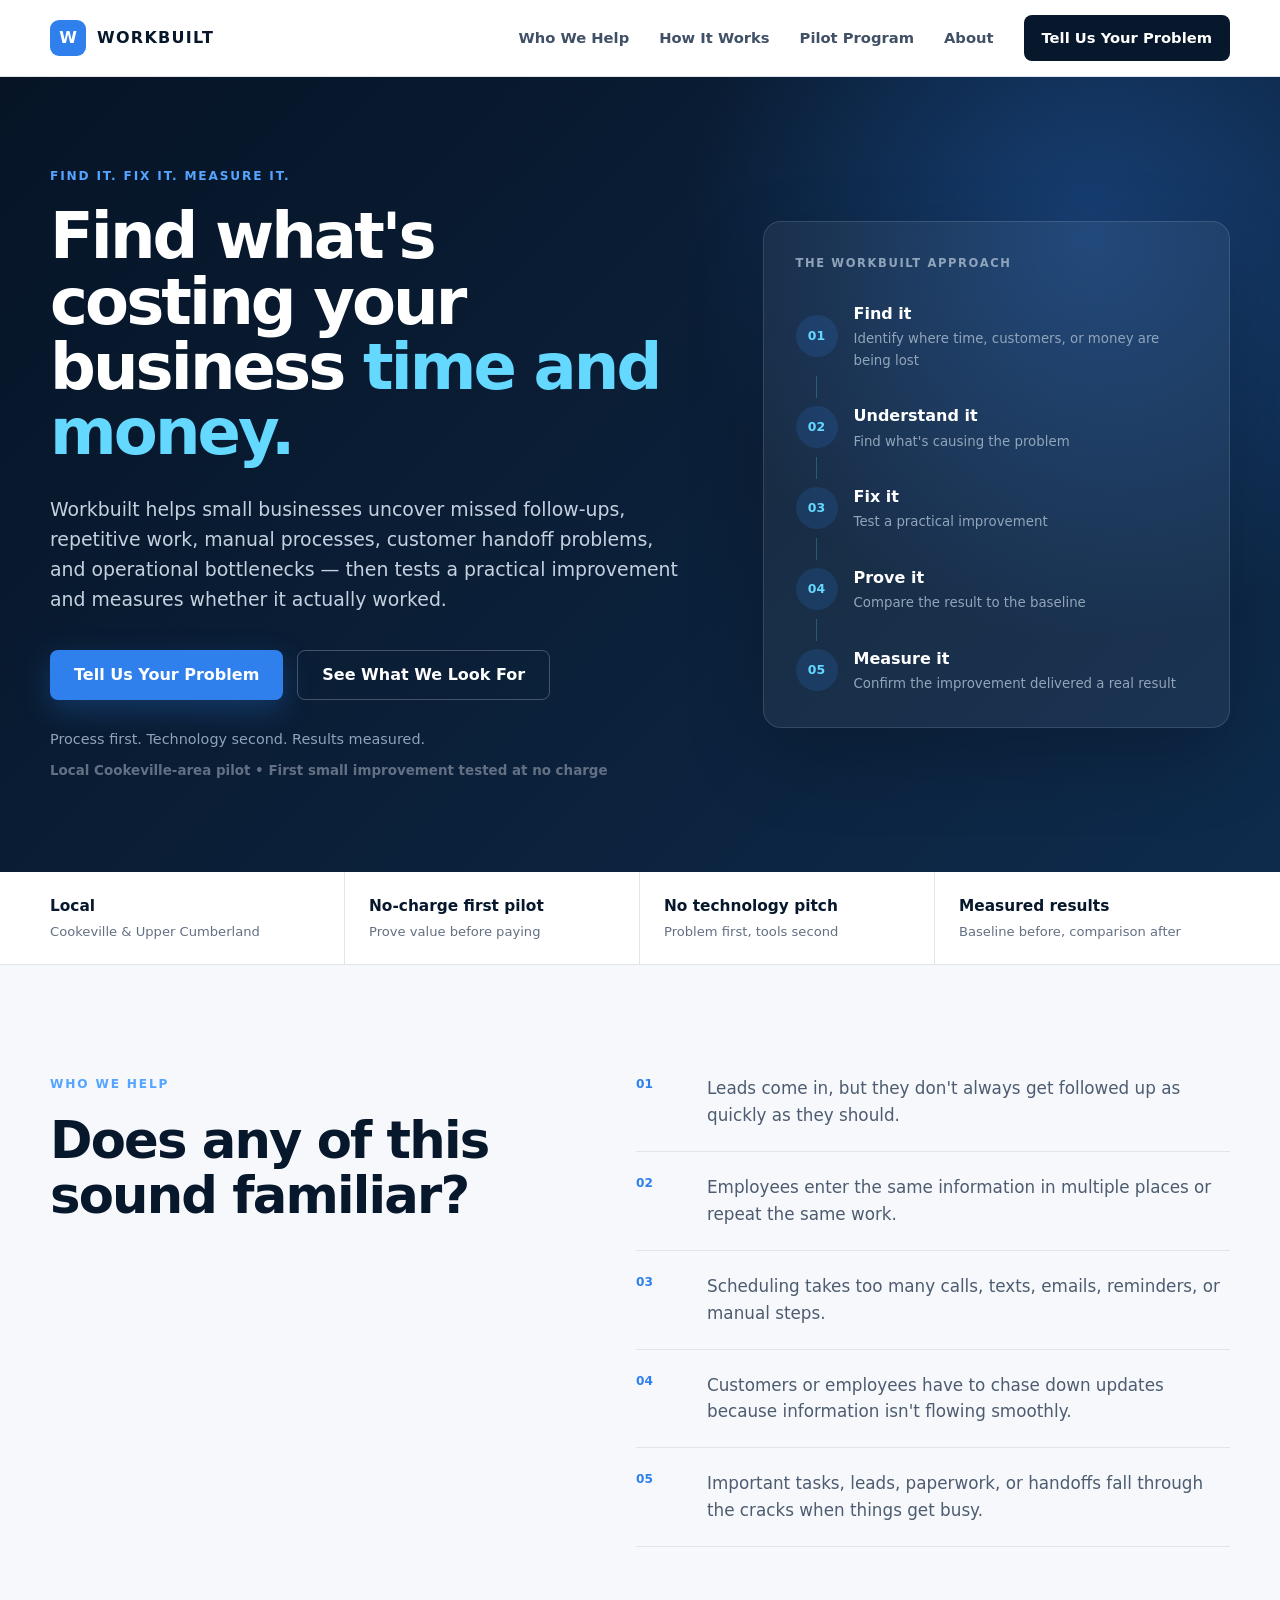
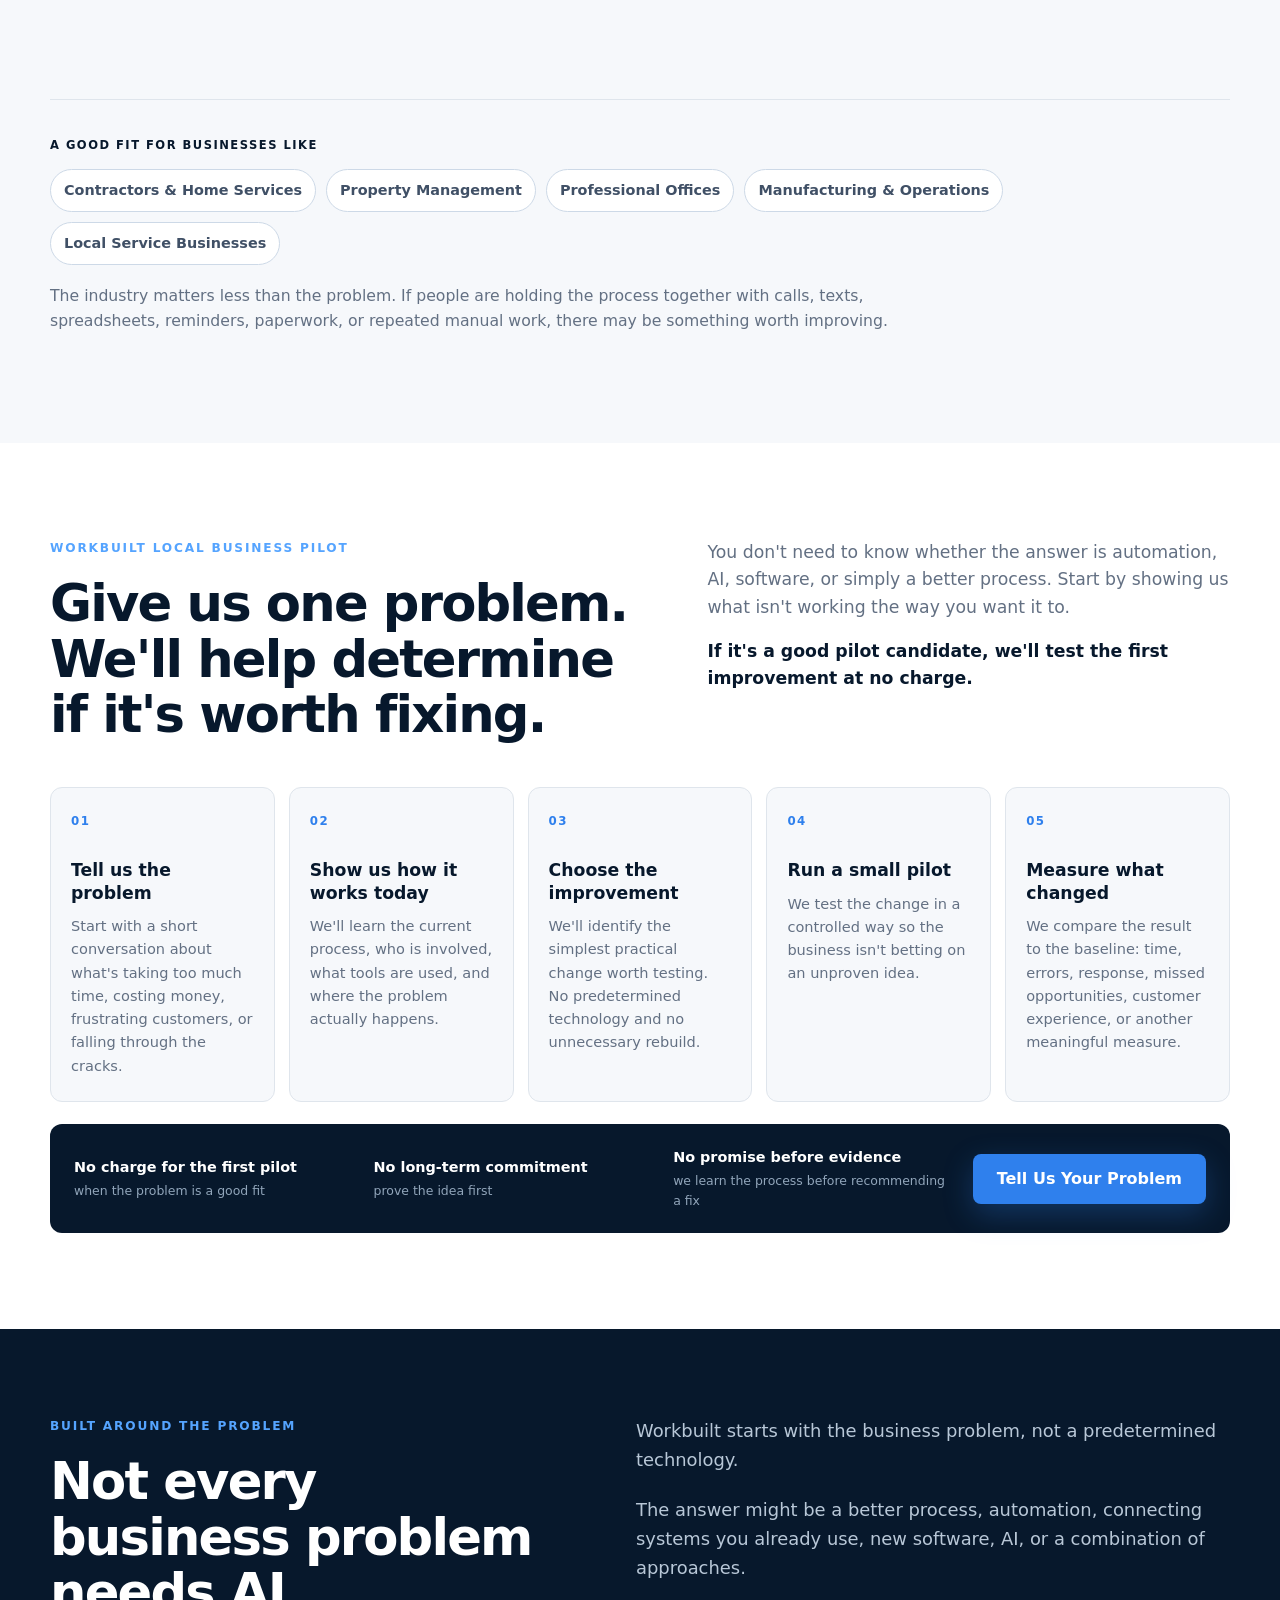
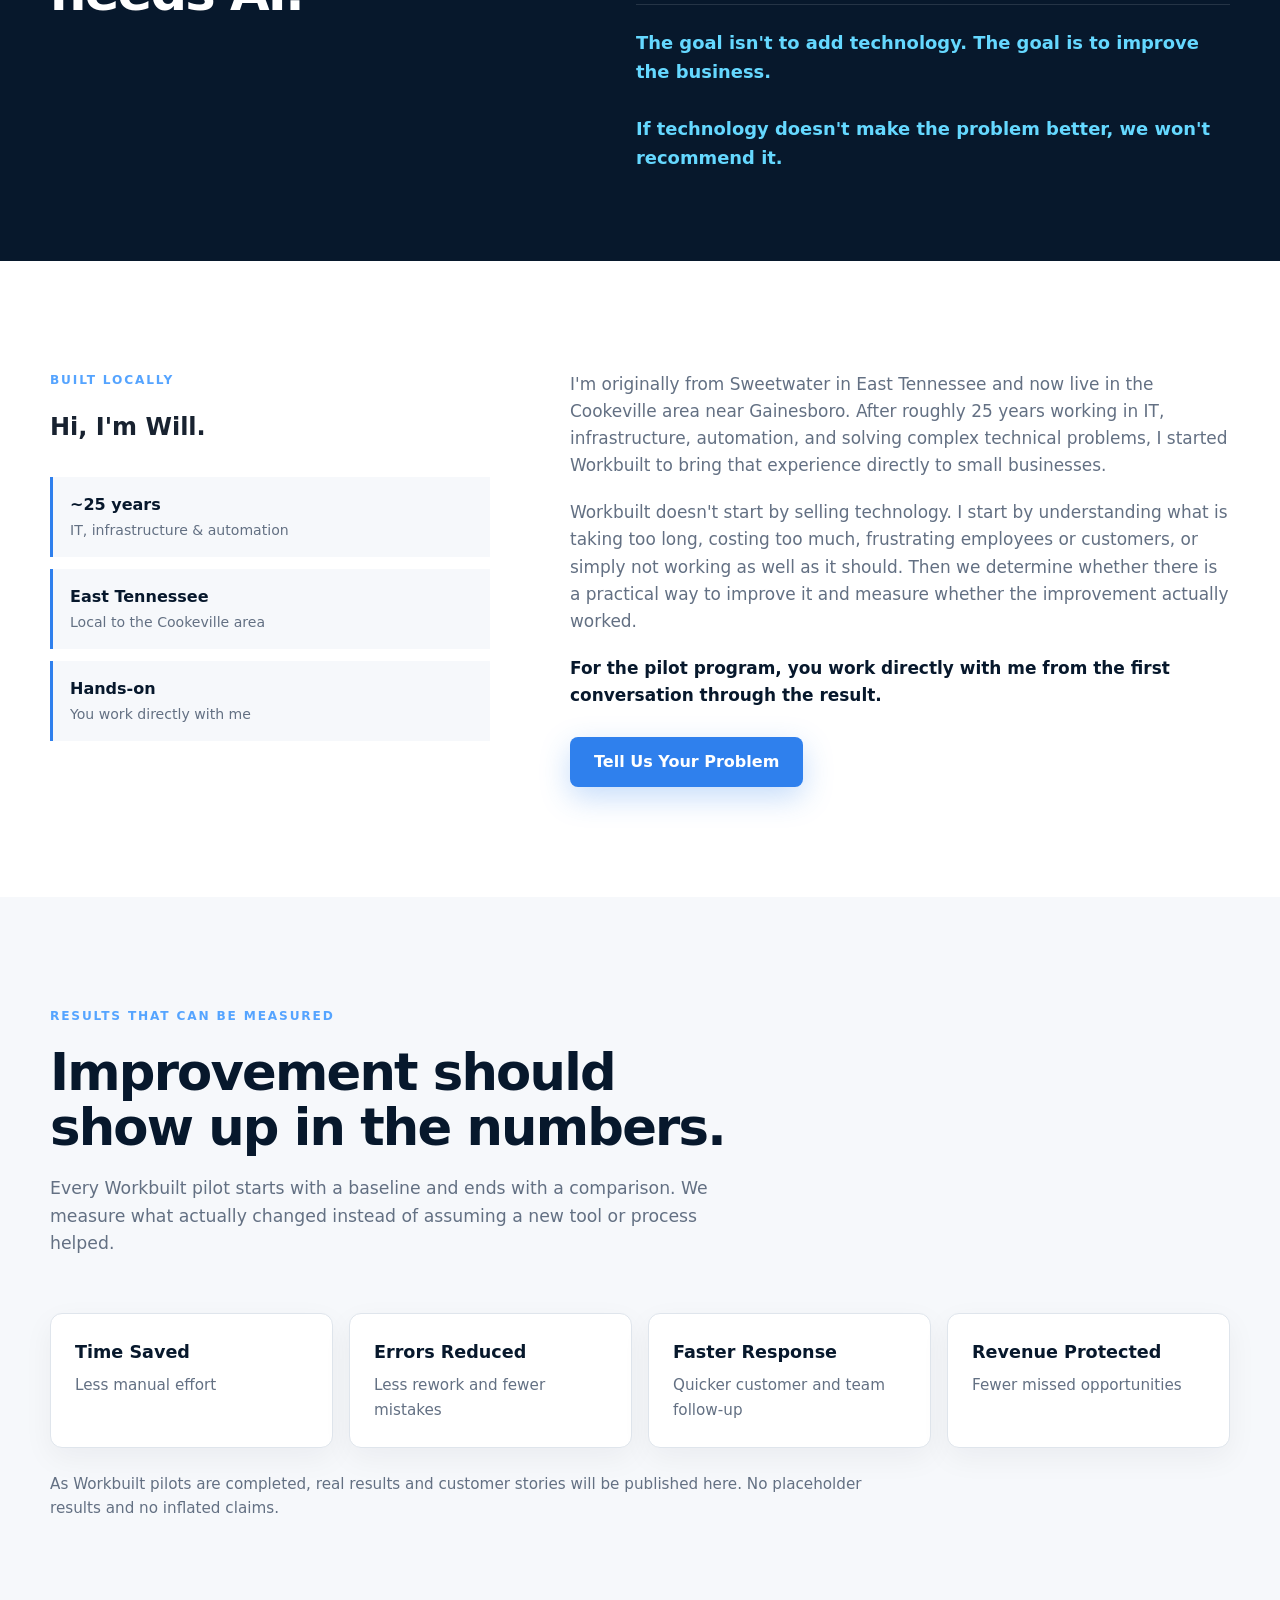
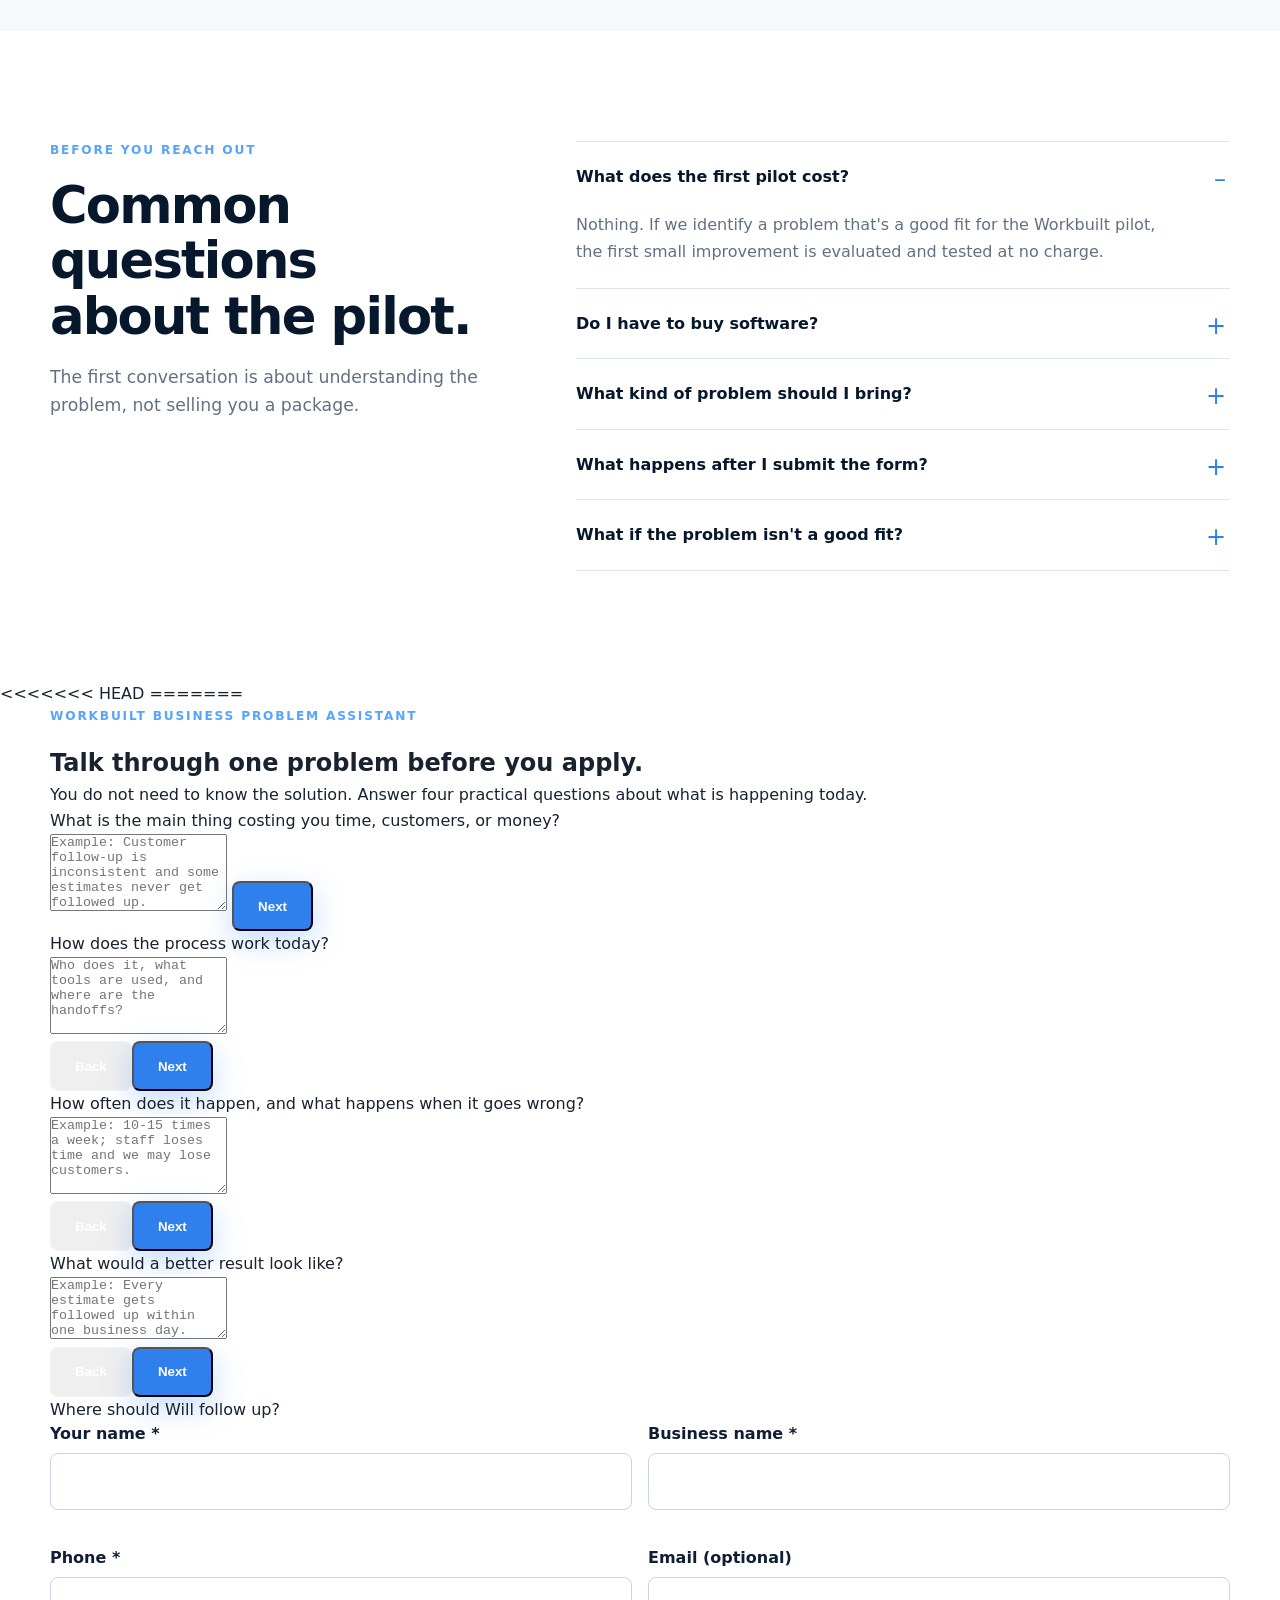
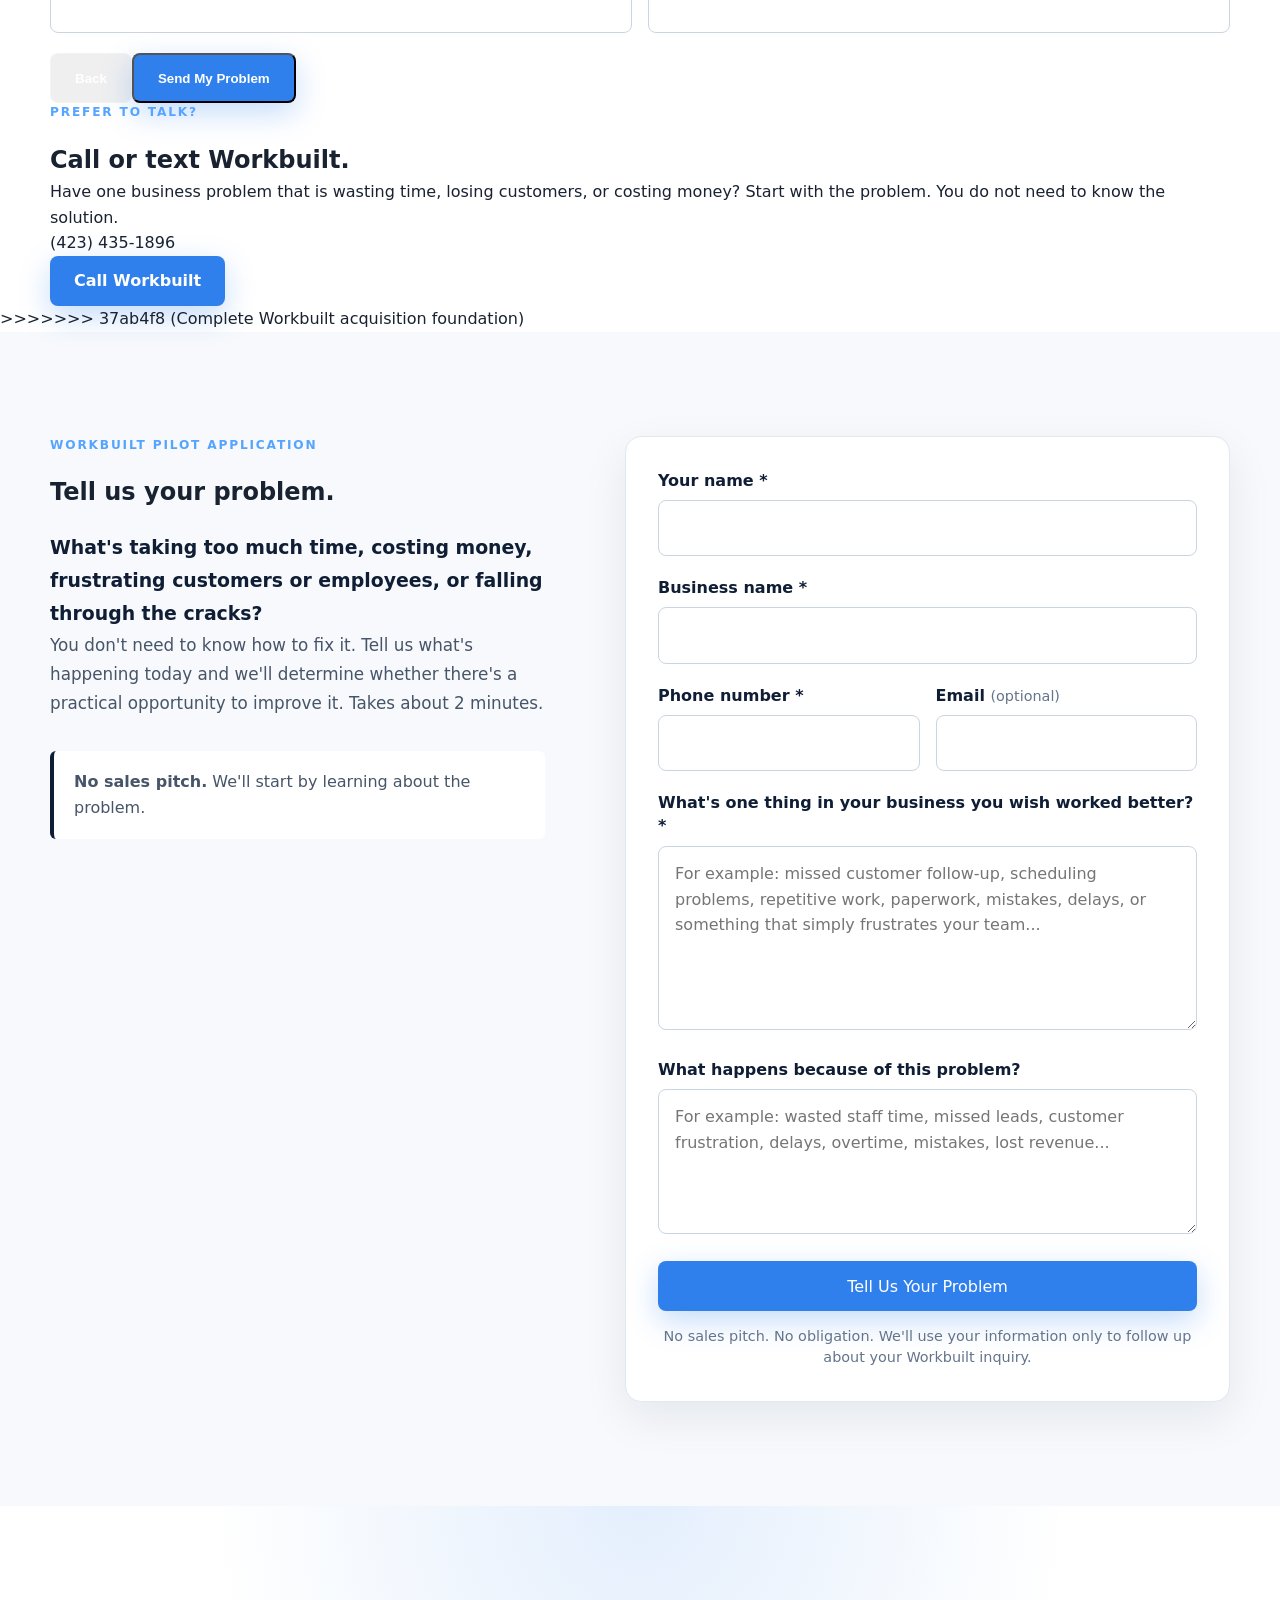
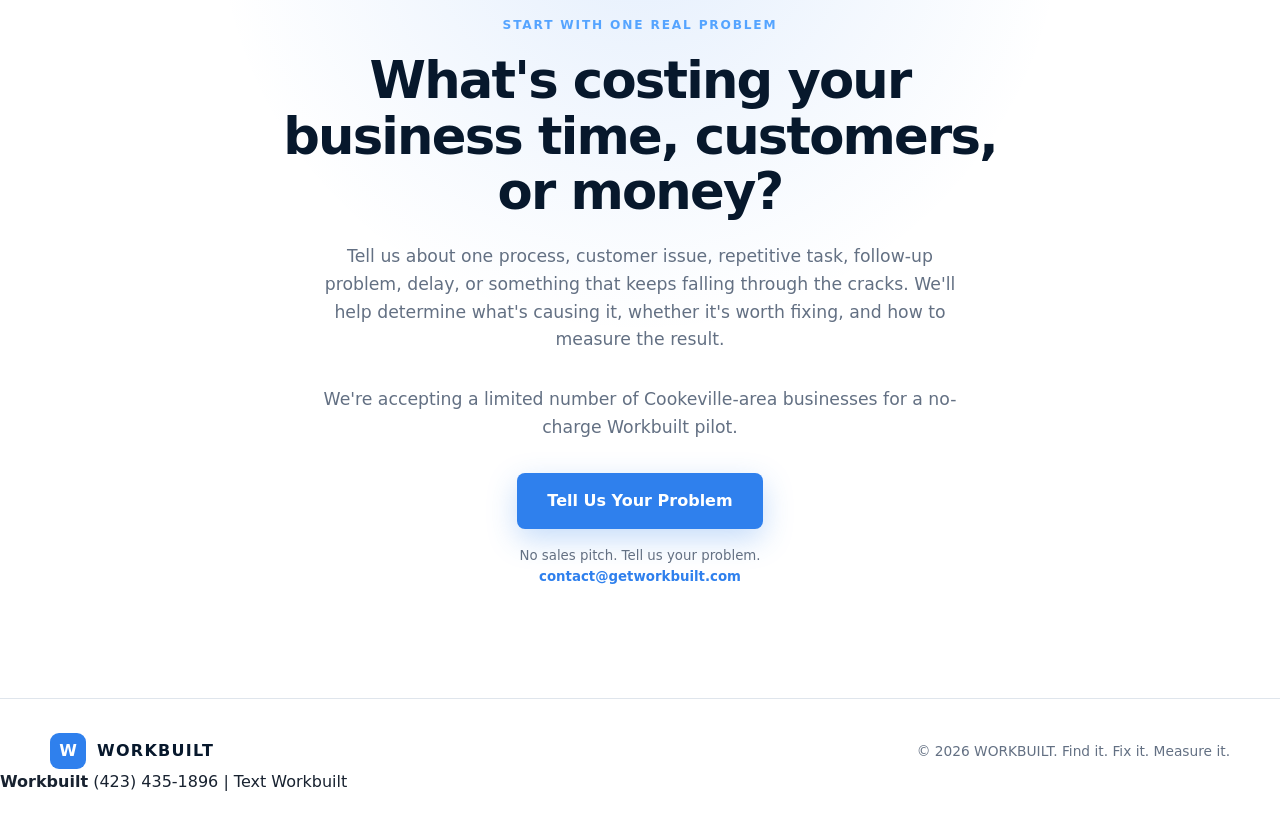
==== index.html @ 3d79f834 "Complete Workbuilt acquisition foundation" ====
<!DOCTYPE html>
<html lang="en">
<head>
    <meta charset="UTF-8">
    <meta
        name="viewport"
        content="width=device-width, initial-scale=1.0"
    >

    <title>
        WORKBUILT | Find What Is Costing Your Business Time and Money
    </title>

    <meta
        name="description"
        content="WORKBUILT helps small businesses find missed follow-ups, repetitive work, manual processes, and operational problems that cost time or money — then test practical improvements and measure the result."
    >

    <meta
        name="robots"
        content="index, follow"
    >

    <meta
        property="og:title"
        content="WORKBUILT"
    >

    <meta
        property="og:description"
        content="Workbuilt helps businesses find operational problems costing time, customers, or money, then test practical improvements and measure whether they worked."
    >

    <meta
        property="og:type"
        content="website"
    >

    <meta
        property="og:url"
        content="https://getworkbuilt.com"
    >

    <meta property="og:site_name" content="WORKBUILT">
    <meta name="twitter:card" content="summary">
    <meta name="twitter:title" content="WORKBUILT | Find It. Fix It. Measure It.">
    <meta name="twitter:description" content="Tell Workbuilt one real business problem. We find the cause, test a practical improvement, and measure the result.">
    <meta name="theme-color" content="#0f1e35">

    <link
        rel="canonical"
        href="https://getworkbuilt.com"
    >

    <link
        rel="stylesheet"
        href="styles.css"
    >

<style>

/* ==========================================================
   WORKBUILT CONVERSION STYLES
   ========================================================== */

/* Pilot readability */

#pilot .pilot-copy {
    color: #475569;
    max-width: 640px;
}

#pilot .pilot-copy p {
    color: #475569;
    font-size: 1.08rem;
    line-height: 1.75;
    margin: 0 0 1.35rem;
}

#pilot .pilot-copy .pilot-lead {
    color: #0f1e35;
    font-weight: 700;
    font-size: 1.22rem;
    line-height: 1.55;
}

#pilot .pilot-copy strong {
    color: #0f1e35;
    font-weight: 800;
}

#pilot .pilot-copy .button {
    margin-top: 0.35rem;
}

/* Tighten philosophy / AI section */

#solutions {
    padding-top: 5.5rem;
    padding-bottom: 5.5rem;
}

#solutions .philosophy-copy p:last-child {
    margin-bottom: 0;
}

/* Keep the pilot offer visually balanced */

#pilot {
    padding-top: 6rem;
    padding-bottom: 6rem;
}

#pilot .audience-grid {
    align-items: start;
}

/* Mobile refinement */

@media (max-width: 768px) {

    #pilot {
        padding-top: 4.5rem;
        padding-bottom: 4.5rem;
    }

    #solutions {
        padding-top: 4.5rem;
        padding-bottom: 4.5rem;
    }

    #pilot .pilot-copy {
        max-width: none;
    }

    #pilot .pilot-copy .pilot-lead {
        font-size: 1.12rem;
    }
}



/* ==========================================================
   WORKBUILT PILOT APPLICATION
   ========================================================== */

.pilot-application-section {
    padding: 6.5rem 0;
    background: #f7f9fc;
}

.pilot-application-grid {
    display: grid;
    grid-template-columns: minmax(0, 0.9fr) minmax(0, 1.1fr);
    gap: 5rem;
    align-items: start;
}

.pilot-application-intro h2 {
    margin-top: 0.75rem;
    margin-bottom: 1.25rem;
}

.pilot-application-intro p {
    color: #475569;
    font-size: 1.05rem;
    line-height: 1.75;
}

.pilot-application-lead {
    color: #0f1e35 !important;
    font-size: 1.18rem !important;
    font-weight: 650;
}

.pilot-application-note {
    margin-top: 2rem;
    padding: 1.15rem 1.25rem;
    background: #ffffff;
    border-left: 4px solid #0f1e35;
    border-radius: 6px;
    color: #475569;
    line-height: 1.6;
}

.pilot-form-card {
    background: #ffffff;
    border: 1px solid #e2e8f0;
    border-radius: 16px;
    padding: 2rem;
    box-shadow: 0 16px 45px rgba(15, 30, 53, 0.08);
}

.form-field {
    margin-bottom: 1.25rem;
}

.form-field label {
    display: block;
    margin-bottom: 0.5rem;
    color: #0f1e35;
    font-weight: 700;
    line-height: 1.45;
}

.optional-label {
    color: #64748b;
    font-weight: 500;
    font-size: 0.9rem;
}

.form-field input,
.form-field textarea {
    width: 100%;
    box-sizing: border-box;
    border: 1px solid #cbd5e1;
    border-radius: 8px;
    background: #ffffff;
    color: #0f1e35;
    font: inherit;
    font-size: 1rem;
    padding: 0.9rem 1rem;
    transition:
        border-color 0.15s ease,
        box-shadow 0.15s ease;
}

.form-field textarea {
    resize: vertical;
    min-height: 145px;
}

.form-field input:focus,
.form-field textarea:focus {
    outline: none;
    border-color: #0f1e35;
    box-shadow: 0 0 0 3px rgba(15, 30, 53, 0.10);
}

.pilot-contact-grid {
    display: grid;
    grid-template-columns: 1fr 1fr;
    gap: 1rem;
}

.pilot-submit-button {
    width: 100%;
    border: 0;
    cursor: pointer;
    font: inherit;
}

.pilot-submit-button:disabled {
    opacity: 0.65;
    cursor: wait;
}

.pilot-form-reassurance {
    margin: 0.9rem 0 0;
    text-align: center;
    color: #64748b;
    font-size: 0.9rem;
}

.pilot-form-status {
    display: none;
    margin-top: 1.25rem;
    padding: 1rem 1.1rem;
    border-radius: 8px;
    line-height: 1.55;
}

.pilot-form-status.success {
    display: block;
    background: #f0fdf4;
    border: 1px solid #bbf7d0;
    color: #166534;
}

.pilot-form-status.error {
    display: block;
    background: #fff7ed;
    border: 1px solid #fed7aa;
    color: #9a3412;
}

.form-honeypot {
    position: absolute !important;
    left: -10000px !important;
    width: 1px !important;
    height: 1px !important;
    overflow: hidden !important;
}

@media (max-width: 850px) {

    .pilot-application-section {
        padding: 4.75rem 0;
    }

    .pilot-application-grid {
        grid-template-columns: 1fr;
        gap: 2.5rem;
    }

    .pilot-form-card {
        padding: 1.5rem;
    }
}

@media (max-width: 600px) {

    .pilot-contact-grid {
        grid-template-columns: 1fr;
        gap: 0;
    }

    .pilot-form-card {
        padding: 1.25rem;
        border-radius: 12px;
    }

    .pilot-application-intro p {
        font-size: 1rem;
    }
}


/* Workbuilt Pilot form final responsive refinements */
.pilot-form-reassurance {
    width: 100%;
    max-width: 100%;
    box-sizing: border-box;
    white-space: normal;
    overflow-wrap: break-word;
    text-align: center;
    line-height: 1.5;
    margin-left: auto;
    margin-right: auto;
}

.pilot-form-card {
    min-width: 0;
}

.pilot-form-card form {
    min-width: 0;
    width: 100%;
}

@media (max-width: 700px) {
    .pilot-form-row {
        grid-template-columns: 1fr;
    }

    .pilot-application-grid {
        grid-template-columns: 1fr;
    }
}

</style>


<script type="application/ld+json">
{
  "@context": "https://schema.org",
  "@type": "ProfessionalService",
  "name": "Workbuilt",
  "url": "https://getworkbuilt.com",
  "email": "contact@getworkbuilt.com",
  "founder": {
    "@type": "Person",
    "name": "Will Goodman"
  },
  "areaServed": [
    {"@type": "City", "name": "Cookeville"},
    {"@type": "AdministrativeArea", "name": "Upper Cumberland, Tennessee"}
  ],
  "description": "Workbuilt helps small businesses identify operational problems, test practical improvements, and measure the result."
}
</script>

<script type="application/ld+json">
{
  "@context": "https://schema.org",
  "@type": "FAQPage",
  "mainEntity": [
    {"@type":"Question","name":"What does the first pilot cost?","acceptedAnswer":{"@type":"Answer","text":"Nothing. If Workbuilt identifies a problem that is a good fit for the pilot, the first small improvement is evaluated and tested at no charge."}},
    {"@type":"Question","name":"Do I have to buy software?","acceptedAnswer":{"@type":"Answer","text":"No. Workbuilt starts with the problem. The right answer may be a process change, something you already use, automation, AI, new software, or a combination."}},
    {"@type":"Question","name":"What kind of problem should I bring?","acceptedAnswer":{"@type":"Answer","text":"A recurring problem that wastes staff time, causes missed follow-up, creates delays or mistakes, frustrates customers, or depends too heavily on someone remembering the next step."}},
    {"@type":"Question","name":"What happens after I submit the form?","acceptedAnswer":{"@type":"Answer","text":"Workbuilt starts with a short conversation to understand the problem. If there is a promising opportunity, the current process is documented and both sides decide whether a small pilot makes sense."}}
  ]
}
</script>

</head>

<body>

<a class="skip-link" href="#main-content">Skip to main content</a>

<header class="site-header">
    <div class="container nav-container">

        <a
            class="brand"
            href="#top"
            aria-label="WORKBUILT home"
        >
            <span class="brand-mark">W</span>
            <span class="brand-name">WORKBUILT</span>
        </a>

        <nav class="nav-links" aria-label="Primary navigation">
            <a href="#who-we-help">Who We Help</a>
            <a href="#how-it-works">How It Works</a>
            <a href="#pilot">Pilot Program</a>
            <a href="#about">About</a>
            <a class="nav-cta" href="#pilot-application">
                Tell Us Your Problem
            </a>
        </nav>

    </div>
</header>


<main id="main-content" tabindex="-1">
<div id="top" aria-hidden="true"></div>

    <section class="hero">

        <div class="container hero-grid">

            <div class="hero-content">

                <div class="eyebrow">
                    FIND IT. FIX IT. MEASURE IT.
                </div>

                <h1>
                    Find what's costing your business
                    <span>time and money.</span>
                </h1>

                <p class="hero-copy">
                    Workbuilt helps small businesses uncover missed follow-ups,
                    repetitive work, manual processes, customer handoff problems,
                    and operational bottlenecks &mdash; then tests a practical
                    improvement and measures whether it actually worked.
                </p>

                <div class="hero-actions">

                    <a
                        class="button button-primary"
                        href="#pilot-application"
                    >Tell Us Your Problem</a>

                    <a
                        class="button button-secondary"
                        href="#who-we-help"
                    >
                        See What We Look For
                    </a>

                </div>

                <div class="hero-note">
                    Process first. Technology second. Results measured.
                    <span class="hero-local-note">Local Cookeville-area pilot &bull; First small improvement tested at no charge</span>
                </div>

            </div>


            <div class="hero-panel">

                <div class="panel-label">
                    THE WORKBUILT APPROACH
                </div>

                <div class="process-flow">

                    <div class="flow-item">
                        <span>01</span>
                        <div>
                            <strong>Find it</strong>
                            <small>Identify where time, customers, or money are being lost</small>
                        </div>
                    </div>

                    <div class="flow-line"></div>

                    <div class="flow-item">
                        <span>02</span>
                        <div>
                            <strong>Understand it</strong>
                            <small>Find what's causing the problem</small>
                        </div>
                    </div>

                    <div class="flow-line"></div>

                    <div class="flow-item">
                        <span>03</span>
                        <div>
                            <strong>Fix it</strong>
                            <small>Test a practical improvement</small>
                        </div>
                    </div>

                    <div class="flow-line"></div>

                    <div class="flow-item">
                        <span>04</span>
                        <div>
                            <strong>Prove it</strong>
                            <small>Compare the result to the baseline</small>
                        </div>
                    </div>

                    <div class="flow-line"></div>

                    <div class="flow-item">
                        <span>05</span>
                        <div>
                            <strong>Measure it</strong>
                            <small>Confirm the improvement delivered a real result</small>
                        </div>
                    </div>

                </div>

            </div>

        </div>

    </section>

    <section class="trust-strip" aria-label="Workbuilt pilot highlights">
        <div class="container trust-strip-grid">
            <div class="trust-item"><strong>Local</strong><span>Cookeville & Upper Cumberland</span></div>
            <div class="trust-item"><strong>No-charge first pilot</strong><span>Prove value before paying</span></div>
            <div class="trust-item"><strong>No technology pitch</strong><span>Problem first, tools second</span></div>
            <div class="trust-item"><strong>Measured results</strong><span>Baseline before, comparison after</span></div>
        </div>
    </section>


    <section
        class="section section-light"
        id="who-we-help"
    >

        <div class="container audience-grid">

            <div class="section-heading audience-heading">

                <div class="eyebrow">WHO WE HELP</div>

                <h2>
                    Does any of this
                    sound familiar?
                </h2>

            </div>


            <div class="signal-list">

                <div class="signal">
                    <span>01</span>
                    <p>
                        Leads come in, but they don't always get
                        followed up as quickly as they should.
                    </p>
                </div>

                <div class="signal">
                    <span>02</span>
                    <p>
                        Employees enter the same information in multiple
                        places or repeat the same work.
                    </p>
                </div>

                <div class="signal">
                    <span>03</span>
                    <p>
                        Scheduling takes too many calls, texts, emails,
                        reminders, or manual steps.
                    </p>
                </div>

                <div class="signal">
                    <span>04</span>
                    <p>
                        Customers or employees have to chase down updates
                        because information isn't flowing smoothly.
                    </p>
                </div>

                <div class="signal">
                    <span>05</span>
                    <p>
                        Important tasks, leads, paperwork, or handoffs fall
                        through the cracks when things get busy.
                    </p>
                </div>

            </div>

            <div class="industry-fit" aria-label="Businesses Workbuilt can help">
                <p class="industry-fit-label">A GOOD FIT FOR BUSINESSES LIKE</p>
                <div class="industry-chips">
                    <span>Contractors & Home Services</span>
                    <span>Property Management</span>
                    <span>Professional Offices</span>
                    <span>Manufacturing & Operations</span>
                    <span>Local Service Businesses</span>
                </div>
                <p class="industry-fit-note">The industry matters less than the problem. If people are holding the process together with calls, texts, spreadsheets, reminders, paperwork, or repeated manual work, there may be something worth improving.</p>
            </div>

        </div>

    </section>


    <section class="section pilot-section" id="pilot">
        <div class="container">
            <div class="pilot-header-grid">
                <div class="section-heading">
                    <div class="eyebrow">WORKBUILT LOCAL BUSINESS PILOT</div>
                    <h2>Give us one problem. We'll help determine if it's worth fixing.</h2>
                </div>
                <div class="pilot-intro-copy">
                    <p>You don't need to know whether the answer is automation, AI, software, or simply a better process. Start by showing us what isn't working the way you want it to.</p>
                    <p><strong>If it's a good pilot candidate, we'll test the first improvement at no charge.</strong></p>
                </div>
            </div>

            <div class="pilot-steps" id="how-it-works">
                <article class="pilot-step"><span>01</span><h3>Tell us the problem</h3><p>Start with a short conversation about what's taking too much time, costing money, frustrating customers, or falling through the cracks.</p></article>
                <article class="pilot-step"><span>02</span><h3>Show us how it works today</h3><p>We'll learn the current process, who is involved, what tools are used, and where the problem actually happens.</p></article>
                <article class="pilot-step"><span>03</span><h3>Choose the improvement</h3><p>We'll identify the simplest practical change worth testing. No predetermined technology and no unnecessary rebuild.</p></article>
                <article class="pilot-step"><span>04</span><h3>Run a small pilot</h3><p>We test the change in a controlled way so the business isn't betting on an unproven idea.</p></article>
                <article class="pilot-step"><span>05</span><h3>Measure what changed</h3><p>We compare the result to the baseline: time, errors, response, missed opportunities, customer experience, or another meaningful measure.</p></article>
            </div>

            <div class="pilot-proof-bar">
                <div><strong>No charge for the first pilot</strong><span>when the problem is a good fit</span></div>
                <div><strong>No long-term commitment</strong><span>prove the idea first</span></div>
                <div><strong>No promise before evidence</strong><span>we learn the process before recommending a fix</span></div>
                <a class="button button-primary" href="#pilot-application">Tell Us Your Problem</a>
            </div>
        </div>
    </section>


    <section
        class="section philosophy-section"
        id="solutions"
    >

        <div class="container philosophy-grid">

            <div>

                <div class="eyebrow">
                    BUILT AROUND THE PROBLEM
                </div>

                <h2>
                    Not every business problem needs AI.
                </h2>

            </div>

            <div class="philosophy-copy">

                <p>
                    Workbuilt starts with the business problem,
                    not a predetermined technology.
                </p>

                <p>
                    The answer might be a better process, automation,
                    connecting systems you already use, new software,
                    AI, or a combination of approaches.
                </p>

                <p class="highlight-copy">
                    The goal isn't to add technology.
                    The goal is to improve the business.<br><br>
                    If technology doesn't make the problem better,
                    we won't recommend it.
                </p>

            </div>

        </div>

    </section>


    <section class="section founder-section" id="about">
    <div class="container founder-grid">
        <div class="founder-heading">
            <div class="eyebrow">BUILT LOCALLY</div>
            <h2>Hi, I'm Will.</h2>
            <div class="founder-facts">
                <div><strong>~25 years</strong><span>IT, infrastructure & automation</span></div>
                <div><strong>East Tennessee</strong><span>Local to the Cookeville area</span></div>
                <div><strong>Hands-on</strong><span>You work directly with me</span></div>
            </div>
        </div>
        <div class="founder-copy">
            <p>I'm originally from Sweetwater in East Tennessee and now live in the Cookeville area near Gainesboro. After roughly 25 years working in IT, infrastructure, automation, and solving complex technical problems, I started Workbuilt to bring that experience directly to small businesses.</p>
            <p>Workbuilt doesn't start by selling technology. I start by understanding what is taking too long, costing too much, frustrating employees or customers, or simply not working as well as it should. Then we determine whether there is a practical way to improve it and measure whether the improvement actually worked.</p>
            <p><strong>For the pilot program, you work directly with me from the first conversation through the result.</strong></p>
            <a class="button button-primary" href="#pilot-application">Tell Us Your Problem</a>
        </div>
    </div>
</section>

<section class="section section-light results-section" id="results">
    <div class="container">
        <div class="section-heading">
            <div class="eyebrow">RESULTS THAT CAN BE MEASURED</div>
            <h2>Improvement should show up in the numbers.</h2>
            <p>Every Workbuilt pilot starts with a baseline and ends with a comparison. We measure what actually changed instead of assuming a new tool or process helped.</p>
        </div>
        <div class="results-grid">
            <div class="result-card"><strong>Time Saved</strong><span>Less manual effort</span></div>
            <div class="result-card"><strong>Errors Reduced</strong><span>Less rework and fewer mistakes</span></div>
            <div class="result-card"><strong>Faster Response</strong><span>Quicker customer and team follow-up</span></div>
            <div class="result-card"><strong>Revenue Protected</strong><span>Fewer missed opportunities</span></div>
        </div>
        <p class="results-note">As Workbuilt pilots are completed, real results and customer stories will be published here. No placeholder results and no inflated claims.</p>
    </div>
</section>

<section class="section faq-section" id="faq">
    <div class="container faq-grid">
        <div class="section-heading faq-heading">
            <div class="eyebrow">BEFORE YOU REACH OUT</div>
            <h2>Common questions about the pilot.</h2>
            <p>The first conversation is about understanding the problem, not selling you a package.</p>
        </div>
        <div class="faq-list">
            <details open><summary>What does the first pilot cost?</summary><p>Nothing. If we identify a problem that's a good fit for the Workbuilt pilot, the first small improvement is evaluated and tested at no charge.</p></details>
            <details><summary>Do I have to buy software?</summary><p>No. Workbuilt starts with the problem. The right answer may be a process change, something you already use, automation, AI, new software, or a combination.</p></details>
            <details><summary>What kind of problem should I bring?</summary><p>Anything that repeatedly wastes staff time, causes missed follow-up, creates delays or mistakes, frustrates customers, or depends too heavily on someone remembering to do the next step.</p></details>
            <details><summary>What happens after I submit the form?</summary><p>We'll have a short conversation to understand the problem. If there's a promising opportunity, we'll document how it works today and decide together whether a small pilot makes sense.</p></details>
            <details><summary>What if the problem isn't a good fit?</summary><p>We'll tell you. The goal is not to force every problem into a Workbuilt project. If we don't see a practical way to help, there's no obligation.</p></details>
        </div>
    </div>
</section>

<<<<<<< HEAD
=======
    

<section id="workbuilt-problem-assistant" class="wb-assistant-section">
  <div class="container">
    <div class="wb-assistant-card">
      <div class="eyebrow">WORKBUILT BUSINESS PROBLEM ASSISTANT</div>
      <h2>Talk through one problem before you apply.</h2>
      <p class="wb-assistant-lead">You do not need to know the solution. Answer four practical questions about what is happening today.</p>
      <form id="wb-assistant-form" action="https://formspree.io/f/mppzkrew" method="POST">
        <input type="hidden" name="_subject" value="New Workbuilt Website Problem Conversation">
        <input type="hidden" name="source" value="WEBSITE CHAT">
        <input type="hidden" name="utm_source" id="wba-utm-source">
        <input type="hidden" name="utm_medium" id="wba-utm-medium">
        <input type="hidden" name="utm_campaign" id="wba-utm-campaign">
        <input type="hidden" name="utm_content" id="wba-utm-content">
        <input type="hidden" name="utm_term" id="wba-utm-term">
        <input type="hidden" name="landing_page" id="wba-landing-page">
        <input type="hidden" name="referrer" id="wba-referrer">

        <div class="wb-assistant-step is-active" data-step="1">
          <div class="wb-assistant-question">What is the main thing costing you time, customers, or money?</div>
          <textarea name="business_problem" rows="5" required placeholder="Example: Customer follow-up is inconsistent and some estimates never get followed up."></textarea>
          <button type="button" class="button button-primary" data-wb-next>Next</button>
        </div>

        <div class="wb-assistant-step" data-step="2">
          <div class="wb-assistant-question">How does the process work today?</div>
          <textarea name="current_process" rows="5" required placeholder="Who does it, what tools are used, and where are the handoffs?"></textarea>
          <div class="wb-assistant-actions"><button type="button" class="button button-secondary" data-wb-back>Back</button><button type="button" class="button button-primary" data-wb-next>Next</button></div>
        </div>

        <div class="wb-assistant-step" data-step="3">
          <div class="wb-assistant-question">How often does it happen, and what happens when it goes wrong?</div>
          <textarea name="frequency_and_impact" rows="5" required placeholder="Example: 10-15 times a week; staff loses time and we may lose customers."></textarea>
          <div class="wb-assistant-actions"><button type="button" class="button button-secondary" data-wb-back>Back</button><button type="button" class="button button-primary" data-wb-next>Next</button></div>
        </div>

        <div class="wb-assistant-step" data-step="4">
          <div class="wb-assistant-question">What would a better result look like?</div>
          <textarea name="desired_outcome" rows="4" required placeholder="Example: Every estimate gets followed up within one business day."></textarea>
          <div class="wb-assistant-actions"><button type="button" class="button button-secondary" data-wb-back>Back</button><button type="button" class="button button-primary" data-wb-next>Next</button></div>
        </div>

        <div class="wb-assistant-step" data-step="5">
          <div class="wb-assistant-question">Where should Will follow up?</div>
          <div class="pilot-contact-grid">
            <div class="form-field"><label for="wba-name">Your name *</label><input id="wba-name" name="name" type="text" autocomplete="name" required></div>
            <div class="form-field"><label for="wba-business">Business name *</label><input id="wba-business" name="business" type="text" autocomplete="organization" required></div>
            <div class="form-field"><label for="wba-phone">Phone *</label><input id="wba-phone" name="phone" type="tel" autocomplete="tel" required></div>
            <div class="form-field"><label for="wba-email">Email (optional)</label><input id="wba-email" name="email" type="email" autocomplete="email"></div>
          </div>
          <div class="form-honeypot" aria-hidden="true"><label>Leave this field empty<input type="text" name="_gotcha" tabindex="-1" autocomplete="off"></label></div>
          <div class="wb-assistant-actions"><button type="button" class="button button-secondary" data-wb-back>Back</button><button id="wb-assistant-submit" type="submit" class="button button-primary">Send My Problem</button></div>
        </div>
        <div id="wb-assistant-status" class="pilot-form-status" role="status" aria-live="polite"></div>
      </form>
    </div>
  </div>
</section>


<section class="wb-phone-section" data-workbuilt-phone="true">
  <div class="container">
    <div class="wb-phone-card">
      <div>
        <div class="eyebrow">PREFER TO TALK?</div>
        <h2>Call or text Workbuilt.</h2>
        <p>Have one business problem that is wasting time, losing customers, or costing money? Start with the problem. You do not need to know the solution.</p>
        <a class="wb-phone-number" href="tel:+14234351896" data-contact-method="PHONE">(423) 435-1896</a>
      </div>
      <div class="wb-phone-actions">
        <a class="button button-primary" href="tel:+14234351896" data-contact-method="PHONE">Call Workbuilt</a>
        <a class="button button-secondary" href="sms:+14234351896" data-contact-method="SMS">Text Workbuilt</a>
      </div>
    </div>
  </div>
</section>

>>>>>>> 37ab4f8 (Complete Workbuilt acquisition foundation)
<section id="pilot-application" class="pilot-application-section">
    <div class="container">
        <div class="pilot-application-grid">

            <div class="pilot-application-intro">
                <div class="eyebrow">
                    WORKBUILT PILOT APPLICATION
                </div>

                <h2>
                    Tell us your problem.
                </h2>

                <p class="pilot-application-lead">
                    What's taking too much time, costing money, frustrating customers
                    or employees, or falling through the cracks?
                </p>

                <p>
                    You don't need to know how to fix it. Tell us what's happening today
                    and we'll determine whether there's a practical opportunity
                    to improve it. Takes about 2 minutes.
                </p>

                <div class="pilot-application-note">
                    <strong>No sales pitch.</strong>
                    We'll start by learning about the problem.
                </div>
            </div>

            <div class="pilot-form-card">

                <form
                    id="workbuilt-pilot-form"
                    action="https://formspree.io/f/mppzkrew"
                    method="POST"
                >

                    <input
                        type="hidden"
                        name="_subject"
                        value="New Workbuilt Pilot Application"
                    >

                    <input
                        type="hidden"
                        name="source"
                        value="getworkbuilt.com Workbuilt Pilot"
                    >
                    <input type="hidden" name="utm_source" id="wb-utm-source">
                    <input type="hidden" name="utm_medium" id="wb-utm-medium">
                    <input type="hidden" name="utm_campaign" id="wb-utm-campaign">
                    <input type="hidden" name="utm_content" id="wb-utm-content">
                    <input type="hidden" name="utm_term" id="wb-utm-term">
                    <input type="hidden" name="landing_page" id="wb-landing-page">
                    <input type="hidden" name="referrer" id="wb-referrer">

                    <div class="form-field">
                        <label for="pilot-name">
                            Your name <span aria-hidden="true">*</span>
                        </label>

                        <input
                            id="pilot-name"
                            name="name"
                            type="text"
                            autocomplete="name"
                            required
                        >
                    </div>

                    <div class="form-field">
                        <label for="pilot-business">
                            Business name <span aria-hidden="true">*</span>
                        </label>

                        <input
                            id="pilot-business"
                            name="business"
                            type="text"
                            autocomplete="organization"
                            required
                        >
                    </div>

                    <div class="pilot-contact-grid">

                        <div class="form-field">
                            <label for="pilot-phone">
                                Phone number <span aria-hidden="true">*</span>
                            </label>

                            <input
                                id="pilot-phone"
                                name="phone"
                                type="tel"
                                autocomplete="tel"
                                required
                            >
                        </div>

                        <div class="form-field">
                            <label for="pilot-email">
                                Email
                                <span class="optional-label">(optional)</span>
                            </label>

                            <input
                                id="pilot-email"
                                name="email"
                                type="email"
                                autocomplete="email"
                            >
                        </div>

                    </div>

                    <div class="form-field">
                        <label for="pilot-problem">
                            What's one thing in your business you wish worked better?
                            <span aria-hidden="true">*</span>
                        </label>

                        <textarea
                            id="pilot-problem"
                            name="business_problem"
                            rows="6"
                            required
                            placeholder="For example: missed customer follow-up, scheduling problems, repetitive work, paperwork, mistakes, delays, or something that simply frustrates your team..."
                        ></textarea>
                    </div>

                    <div class="form-field">
                        <label for="pilot-impact">
                            What happens because of this problem?
                        </label>
                        <textarea
                            id="pilot-impact"
                            name="business_impact"
                            rows="4"
                            placeholder="For example: wasted staff time, missed leads, customer frustration, delays, overtime, mistakes, lost revenue..."
                        ></textarea>
                    </div>

                    <div class="form-honeypot" aria-hidden="true">
                        <label>
                            Leave this field empty
                            <input
                                type="text"
                                name="_gotcha"
                                tabindex="-1"
                                autocomplete="off"
                            >
                        </label>
                    </div>

                    <button
                        id="pilot-submit"
                        class="button button-primary pilot-submit-button"
                        type="submit"
                    >
                        Tell Us Your Problem
                    </button>

                    <p class="pilot-form-reassurance">
                        No sales pitch. No obligation. We'll use your information only to follow up about your Workbuilt inquiry.
                    </p>

                    <div
                        id="pilot-form-status"
                        class="pilot-form-status"
                        role="status"
                        aria-live="polite"
                    ></div>

                    <noscript>
                        <p class="pilot-form-reassurance">JavaScript is off. You can still submit this form normally, or email contact@getworkbuilt.com.</p>
                    </noscript>

                </form>

            </div>
        </div>
    </div>
</section>


<section
        class="section contact-section"
        id="contact"
    >

        <div class="container contact-inner">

            <div class="eyebrow">
                START WITH ONE REAL PROBLEM
            </div>

            <h2>
                What's costing your business time, customers, or money?
            </h2>

            <p>
                Tell us about one process, customer issue, repetitive task,
                follow-up problem, delay, or something that keeps falling
                through the cracks. We'll help determine what's causing it,
                whether it's worth fixing, and how to measure the result.
            </p>

            <p>
                We're accepting a limited number of Cookeville-area
                businesses for a no-charge Workbuilt pilot.
            </p>

            <a
                class="button button-primary button-large"
                href="#pilot-application"
            >Tell Us Your Problem</a>

            <small class="contact-note">
                No sales pitch. Tell us your problem.<br>
                <a href="mailto:contact@getworkbuilt.com">contact@getworkbuilt.com</a>
            </small>

        </div>

    </section>

</main>


<div class="mobile-cta" aria-label="Workbuilt pilot shortcut">
    <span><strong>Have one problem in mind?</strong><small>Tell Workbuilt about it.</small></span>
    <a class="button button-primary" href="#pilot-application">Start Here</a>
</div>

<footer class="site-footer">

    <div class="container footer-inner">

        <div class="footer-brand">
            <span class="brand-mark">W</span>
            <span class="brand-name">WORKBUILT</span>
        </div>

        <div class="footer-copy">
            &copy; 2026 WORKBUILT.
            Find it. Fix it. Measure it.
        </div>

    </div>


  <div class="wb-footer-contact">
    <strong>Workbuilt</strong>
    <span><a href="tel:+14234351896" data-contact-method="PHONE">(423) 435-1896</a> | <a href="sms:+14234351896" data-contact-method="SMS">Text Workbuilt</a></span>
  </div>
</footer>


<script>
document.addEventListener("DOMContentLoaded", function () {

    document.querySelectorAll("[data-contact-method]").forEach(function (link) {
        link.addEventListener("click", function () {
            try {
                const method = link.getAttribute("data-contact-method") || "UNKNOWN";
                sessionStorage.setItem("wb_last_contact_method", method);
                sessionStorage.setItem("wb_last_contact_click_at", new Date().toISOString());
            } catch (error) {
                // Contact link remains usable if browser storage is unavailable.
            }
        });
    });


    const params = new URLSearchParams(window.location.search);
    const attributionKeys = ["utm_source","utm_medium","utm_campaign","utm_content","utm_term"];
    attributionKeys.forEach(function(key) {
        const incoming = params.get(key);
        if (incoming && !sessionStorage.getItem("wb_" + key)) sessionStorage.setItem("wb_" + key, incoming);
    });
    if (!sessionStorage.getItem("wb_landing_page")) sessionStorage.setItem("wb_landing_page", window.location.href);
    if (!sessionStorage.getItem("wb_referrer")) sessionStorage.setItem("wb_referrer", document.referrer || "DIRECT");

    function populateAttribution(prefix) {
        attributionKeys.forEach(function(key) {
            const el = document.getElementById(prefix + key.replaceAll("_","-"));
            if (el) el.value = sessionStorage.getItem("wb_" + key) || "";
        });
        const landing = document.getElementById(prefix + "landing-page");
        const referrer = document.getElementById(prefix + "referrer");
        if (landing) landing.value = sessionStorage.getItem("wb_landing_page") || window.location.href;
        if (referrer) referrer.value = sessionStorage.getItem("wb_referrer") || "DIRECT";
    }
    populateAttribution("wb-");
    populateAttribution("wba-");

    const assistantForm = document.getElementById("wb-assistant-form");
    const assistantStatus = document.getElementById("wb-assistant-status");
    const assistantSubmit = document.getElementById("wb-assistant-submit");
    if (assistantForm && assistantStatus && assistantSubmit) {
        const steps = Array.from(assistantForm.querySelectorAll(".wb-assistant-step"));
        let currentStep = 0;
        function showStep(i) {
            steps.forEach(function(step, n) { step.classList.toggle("is-active", n === i); });
            currentStep = i;
        }
        function valid() {
            for (const field of steps[currentStep].querySelectorAll("[required]")) {
                if (!field.checkValidity()) { field.reportValidity(); return false; }
            }
            return true;
        }
        assistantForm.querySelectorAll("[data-wb-next]").forEach(function(btn) {
            btn.addEventListener("click", function() { if (valid() && currentStep < steps.length - 1) showStep(currentStep + 1); });
        });
        assistantForm.querySelectorAll("[data-wb-back]").forEach(function(btn) {
            btn.addEventListener("click", function() { if (currentStep > 0) showStep(currentStep - 1); });
        });
        assistantForm.addEventListener("submit", async function(event) {
            event.preventDefault();
            if (!valid()) return;
            assistantSubmit.disabled = true;
            assistantSubmit.textContent = "Sending...";
            try {
                const response = await fetch(assistantForm.action, {method: assistantForm.method, body: new FormData(assistantForm), headers: {"Accept":"application/json"}});
                if (!response.ok) throw new Error("Submission failed");
                assistantForm.reset(); showStep(0); populateAttribution("wba-");
                assistantStatus.className = "pilot-form-status success";
                assistantStatus.innerHTML = "<strong>Thanks — Will has your starting point.</strong><br>We'll review the problem and follow up to understand how the process works today.";
                assistantSubmit.textContent = "Problem Sent";
            } catch (error) {
                assistantStatus.className = "pilot-form-status error";
                assistantStatus.innerHTML = "<strong>We couldn't send this right now.</strong><br>Please try again in a moment.";
                assistantSubmit.disabled = false;
                assistantSubmit.textContent = "Send My Problem";
            }
        });
    }

    const form = document.getElementById("workbuilt-pilot-form");
    const status = document.getElementById("pilot-form-status");
    const submitButton = document.getElementById("pilot-submit");

    if (!form || !status || !submitButton) {
        return;
    }

    form.addEventListener("submit", async function (event) {

        event.preventDefault();

        status.className = "pilot-form-status";
        status.textContent = "";

        submitButton.disabled = true;
        submitButton.textContent = "Sending...";

        try {

            const response = await fetch(form.action, {
                method: form.method,
                body: new FormData(form),
                headers: {
                    "Accept": "application/json"
                }
            });

            if (response.ok) {

                form.reset();
                populateAttribution("wb-");

                status.className = "pilot-form-status success";
                status.innerHTML =
                    "<strong>Thanks — we'll take a look.</strong><br>" +
                    "We'll review what you shared and reach out to learn " +
                    "a little more about how the process works today.";

                submitButton.textContent = "Application Sent";
            }
            else {

                throw new Error("Submission failed");
            }

        }
        catch (error) {

            status.className = "pilot-form-status error";
            status.innerHTML =
                "<strong>We couldn't send your application.</strong><br>" +
                "Please try again in a moment, or email us at " +
                "<a href=\"mailto:contact@getworkbuilt.com\">contact@getworkbuilt.com</a>.";

            submitButton.disabled = false;
            submitButton.textContent = "Tell Us Your Problem";
        }
    });
});
</script>

</body>
</html>
---- styles.css ----
:root {
    --navy: #07182c;
    --navy-soft: #102844;
    --blue: #2f80ed;
    --blue-bright: #55a4ff;
    --cyan: #65d8ff;
    --white: #ffffff;
    --off-white: #f6f8fb;
    --text: #182230;
    --muted: #637083;
    --border: #dfe5ec;
    --shadow: 0 20px 50px rgba(7, 24, 44, 0.10);
}

* {
    box-sizing: border-box;
    margin: 0;
    padding: 0;
}

html {
    scroll-behavior: smooth;
}

body {
    font-family:
        Inter,
        ui-sans-serif,
        system-ui,
        -apple-system,
        BlinkMacSystemFont,
        "Segoe UI",
        sans-serif;

    color: var(--text);
    background: var(--white);
    line-height: 1.6;
}

a {
    color: inherit;
    text-decoration: none;
}

.container {
    width: min(1180px, calc(100% - 48px));
    margin: 0 auto;
}


/* HEADER */

.site-header {
    position: sticky;
    top: 0;
    z-index: 100;
    background: rgba(255, 255, 255, 0.96);
    border-bottom: 1px solid var(--border);
    backdrop-filter: blur(12px);
}

.nav-container {
    min-height: 76px;
    display: flex;
    align-items: center;
    justify-content: space-between;
}

.brand,
.footer-brand {
    display: flex;
    align-items: center;
    gap: 11px;
}

.brand-mark {
    width: 36px;
    height: 36px;
    display: inline-flex;
    align-items: center;
    justify-content: center;
    border-radius: 9px;
    background: var(--blue);
    color: var(--white);
    font-weight: 800;
}

.brand-name {
    font-weight: 800;
    letter-spacing: 0.08em;
    color: var(--navy);
}

.nav-links {
    display: flex;
    align-items: center;
    gap: 30px;
    font-size: 0.92rem;
    font-weight: 600;
}

.nav-links a {
    color: #405066;
}

.nav-links a:hover {
    color: var(--blue);
}

.nav-links .nav-cta {
    padding: 11px 18px;
    border-radius: 8px;
    background: var(--navy);
    color: var(--white);
}


/* HERO */

.hero {
    overflow: hidden;
    color: var(--white);
    background:
        radial-gradient(
            circle at 85% 20%,
            rgba(47, 128, 237, 0.32),
            transparent 32%
        ),
        linear-gradient(
            135deg,
            #061426 0%,
            #0b2039 55%,
            #0e2b4d 100%
        );
}

.hero-grid {
    min-height: 690px;
    display: grid;
    grid-template-columns: 1.15fr 0.85fr;
    align-items: center;
    gap: 80px;
    padding-top: 90px;
    padding-bottom: 90px;
}

.eyebrow {
    margin-bottom: 18px;
    color: var(--blue-bright);
    font-size: 0.76rem;
    font-weight: 800;
    letter-spacing: 0.15em;
}

.hero h1 {
    max-width: 760px;
    font-size: clamp(3rem, 5vw, 5rem);
    line-height: 1.02;
    letter-spacing: -0.045em;
}

.hero h1 span {
    color: var(--cyan);
}

.hero-copy {
    max-width: 690px;
    margin-top: 28px;
    color: #c5d1df;
    font-size: 1.18rem;
}

.hero-actions {
    display: flex;
    gap: 14px;
    margin-top: 36px;
}

.button {
    display: inline-flex;
    align-items: center;
    justify-content: center;
    min-height: 50px;
    padding: 0 24px;
    border-radius: 8px;
    font-weight: 750;
    transition:
        transform 0.15s ease,
        box-shadow 0.15s ease;
}

.button:hover {
    transform: translateY(-2px);
}

.button-primary {
    background: var(--blue);
    color: var(--white);
    box-shadow:
        0 10px 30px rgba(47, 128, 237, 0.28);
}

.button-secondary {
    border: 1px solid rgba(255, 255, 255, 0.24);
    color: var(--white);
}

.hero-note {
    margin-top: 28px;
    color: #8fa4ba;
    font-size: 0.9rem;
}


/* HERO PROCESS PANEL */

.hero-panel {
    padding: 32px;
    border:
        1px solid rgba(255, 255, 255, 0.12);
    border-radius: 18px;
    background: rgba(255, 255, 255, 0.055);
    box-shadow: 0 30px 80px rgba(0, 0, 0, 0.20);
}

.panel-label {
    margin-bottom: 28px;
    color: #8fa4ba;
    font-size: 0.72rem;
    font-weight: 800;
    letter-spacing: 0.14em;
}

.flow-item {
    display: flex;
    align-items: center;
    gap: 16px;
}

.flow-item > span {
    width: 42px;
    height: 42px;
    flex: 0 0 42px;
    display: inline-flex;
    align-items: center;
    justify-content: center;
    border-radius: 50%;
    background: rgba(47, 128, 237, 0.16);
    color: var(--cyan);
    font-size: 0.78rem;
    font-weight: 800;
}

.flow-item strong,
.flow-item small {
    display: block;
}

.flow-item strong {
    font-size: 1rem;
}

.flow-item small {
    margin-top: 2px;
    color: #91a5ba;
}

.flow-line {
    width: 1px;
    height: 22px;
    margin: 5px 0 5px 20px;
    background: rgba(101, 216, 255, 0.25);
}


/* GENERAL SECTIONS */

.section {
    padding: 110px 0;
}

.section-light {
    background: var(--off-white);
}

.section-heading {
    max-width: 700px;
    margin-bottom: 55px;
}

.section-heading h2,
.philosophy-section h2,
.contact-section h2 {
    color: var(--navy);
    font-size: clamp(2.2rem, 4vw, 3.5rem);
    line-height: 1.08;
    letter-spacing: -0.035em;
}

.section-heading p {
    margin-top: 20px;
    color: var(--muted);
    font-size: 1.08rem;
}


/* PROCESS CARDS */

.card-grid {
    display: grid;
    grid-template-columns: repeat(3, 1fr);
    gap: 22px;
}

.process-card {
    min-height: 270px;
    padding: 30px;
    border: 1px solid var(--border);
    border-radius: 14px;
    background: var(--white);
    box-shadow: 0 8px 30px rgba(7, 24, 44, 0.04);
}

.card-number {
    margin-bottom: 35px;
    color: var(--blue);
    font-size: 0.75rem;
    font-weight: 800;
    letter-spacing: 0.12em;
}

.process-card h3 {
    color: var(--navy);
    font-size: 1.35rem;
}

.process-card p {
    margin-top: 12px;
    color: var(--muted);
}


/* PHILOSOPHY */

.philosophy-section {
    color: var(--white);
    background: var(--navy);
}

.philosophy-grid {
    display: grid;
    grid-template-columns: 0.9fr 1.1fr;
    gap: 100px;
    align-items: start;
}

.philosophy-section h2 {
    color: var(--white);
}

.philosophy-copy {
    color: #b8c7d7;
    font-size: 1.12rem;
}

.philosophy-copy p + p {
    margin-top: 22px;
}

.philosophy-copy .highlight-copy {
    padding-top: 24px;
    border-top: 1px solid rgba(255, 255, 255, 0.12);
    color: var(--cyan);
    font-weight: 700;
}


/* AUDIENCE */

.audience-grid {
    display: grid;
    grid-template-columns: 0.9fr 1.1fr;
    gap: 100px;
}

.audience-heading {
    margin-bottom: 0;
}

.signal {
    display: grid;
    grid-template-columns: 55px 1fr;
    gap: 16px;
    padding: 22px 0;
    border-bottom: 1px solid var(--border);
}

.signal:first-child {
    padding-top: 0;
}

.signal span {
    color: var(--blue);
    font-size: 0.76rem;
    font-weight: 800;
}

.signal p {
    color: #4d5c70;
    font-size: 1.05rem;
}


/* CONTACT */

.contact-section {
    text-align: center;
    background:
        radial-gradient(
            circle at center top,
            rgba(47, 128, 237, 0.13),
            transparent 42%
        ),
        #ffffff;
}

.contact-inner {
    max-width: 760px;
}

.contact-section p {
    max-width: 640px;
    margin: 24px auto 32px;
    color: var(--muted);
    font-size: 1.08rem;
}

.button-large {
    min-height: 56px;
    padding: 0 30px;
}

.contact-note {
    display: block;
    margin-top: 16px;
    color: var(--muted);
}


/* FOOTER */

.site-footer {
    padding: 34px 0;
    border-top: 1px solid var(--border);
    background: var(--white);
}

.footer-inner {
    display: flex;
    align-items: center;
    justify-content: space-between;
    gap: 30px;
}

.footer-copy {
    color: var(--muted);
    font-size: 0.86rem;
}


/* RESPONSIVE */

@media (max-width: 900px) {

    .nav-links a:not(.nav-cta) {
        display: none;
    }

    .hero-grid,
    .philosophy-grid,
    .audience-grid {
        grid-template-columns: 1fr;
    }

    .hero-grid {
        gap: 55px;
        padding-top: 70px;
        padding-bottom: 70px;
    }

    .card-grid {
        grid-template-columns: repeat(2, 1fr);
    }

    .philosophy-grid,
    .audience-grid {
        gap: 50px;
    }
}


@media (max-width: 620px) {

    .container {
        width: min(100% - 30px, 1180px);
    }

    .nav-container {
        min-height: 68px;
    }

    .nav-cta {
        font-size: 0.8rem;
    }

    .hero-grid {
        min-height: auto;
    }

    .hero h1 {
        font-size: 2.8rem;
    }

    .hero-actions {
        flex-direction: column;
    }

    .button {
        width: 100%;
    }

    .card-grid {
        grid-template-columns: 1fr;
    }

    .section {
        padding: 80px 0;
    }

    .footer-inner {
        flex-direction: column;
        align-items: flex-start;
    }
}
<<<<<<< HEAD
/* ==========================================================
   WORKBUILT 2026 CONVERSION UPDATE
   ========================================================== */
.centered-heading { max-width: 850px; margin: 0 auto; text-align: center; }
.centered-heading p { max-width: 760px; margin: 1rem auto 0; color: var(--muted); font-size: 1.08rem; }
.principle-line { color: var(--navy) !important; }
.founder-section { background: var(--white); }
.founder-grid { display: grid; grid-template-columns: .8fr 1.2fr; gap: 5rem; align-items: start; }
.founder-copy { max-width: 720px; }
.founder-copy p { color: var(--muted); font-size: 1.06rem; margin-bottom: 1.25rem; }
.founder-copy strong { color: var(--navy); }
.founder-copy .button { margin-top: .5rem; }
.results-grid { display: grid; grid-template-columns: repeat(4,1fr); gap: 1rem; margin-top: 2.5rem; }
.result-card { background: var(--white); border: 1px solid var(--border); border-radius: 12px; padding: 1.5rem; box-shadow: 0 10px 30px rgba(7,24,44,.05); }
.result-card strong { display: block; color: var(--navy); font-size: 1.1rem; margin-bottom: .35rem; }
.result-card span { color: var(--muted); font-size: .95rem; }
.results-note { max-width: 820px; margin-top: 1.5rem; color: var(--muted); font-size: .95rem; }
@media (max-width: 900px) {
  .founder-grid { grid-template-columns: 1fr; gap: 2rem; }
  .results-grid { grid-template-columns: repeat(2,1fr); }
}
@media (max-width: 560px) {
  .results-grid { grid-template-columns: 1fr; }
}

/* ==========================================================
   WORKBUILT CONVERSION UPDATE — CHUNK 2
   Trust, pilot clarity, local fit, FAQ, accessibility
   ========================================================== */

:focus-visible {
    outline: 3px solid var(--cyan);
    outline-offset: 3px;
}

.trust-strip {
    background: #ffffff;
    border-bottom: 1px solid var(--border);
}

.trust-strip-grid {
    display: grid;
    grid-template-columns: repeat(4, 1fr);
}

.trust-item {
    padding: 22px 24px;
    border-right: 1px solid var(--border);
}

.trust-item:first-child { padding-left: 0; }
.trust-item:last-child { border-right: 0; }
.trust-item strong,
.trust-item span { display: block; }
.trust-item strong { color: var(--navy); font-size: .96rem; }
.trust-item span { margin-top: 3px; color: var(--muted); font-size: .82rem; }

.industry-fit {
    grid-column: 1 / -1;
    margin-top: 52px;
    padding-top: 36px;
    border-top: 1px solid var(--border);
}

.industry-fit-label {
    margin-bottom: 14px;
    color: var(--navy);
    font-size: .72rem;
    font-weight: 800;
    letter-spacing: .13em;
}

.industry-chips { display: flex; flex-wrap: wrap; gap: 10px; }
.industry-chips span {
    padding: 9px 13px;
    border: 1px solid #cdd9e7;
    border-radius: 999px;
    background: #ffffff;
    color: #405066;
    font-size: .9rem;
    font-weight: 650;
}
.industry-fit-note {
    max-width: 900px;
    margin-top: 18px;
    color: var(--muted);
    font-size: .98rem;
}

.pilot-section { background: #ffffff; }
.pilot-header-grid {
    display: grid;
    grid-template-columns: 1.05fr .95fr;
    gap: 80px;
    align-items: start;
    margin-bottom: 45px;
}
.pilot-header-grid .section-heading { margin-bottom: 0; }
.pilot-intro-copy { color: var(--muted); font-size: 1.08rem; }
.pilot-intro-copy p + p { margin-top: 16px; }
.pilot-intro-copy strong { color: var(--navy); }

.pilot-steps {
    display: grid;
    grid-template-columns: repeat(5, 1fr);
    gap: 14px;
}
.pilot-step {
    position: relative;
    min-height: 245px;
    padding: 24px 20px;
    border: 1px solid var(--border);
    border-radius: 12px;
    background: var(--off-white);
}
.pilot-step span {
    display: block;
    margin-bottom: 28px;
    color: var(--blue);
    font-size: .74rem;
    font-weight: 800;
    letter-spacing: .12em;
}
.pilot-step h3 { color: var(--navy); font-size: 1.08rem; line-height: 1.3; }
.pilot-step p { margin-top: 10px; color: var(--muted); font-size: .91rem; line-height: 1.6; }

.pilot-proof-bar {
    display: grid;
    grid-template-columns: repeat(3, 1fr) auto;
    gap: 24px;
    align-items: center;
    margin-top: 22px;
    padding: 22px 24px;
    border-radius: 12px;
    background: var(--navy);
    color: #fff;
}
.pilot-proof-bar strong,
.pilot-proof-bar span { display: block; }
.pilot-proof-bar strong { font-size: .9rem; }
.pilot-proof-bar span { margin-top: 2px; color: #91a5ba; font-size: .78rem; }
.pilot-proof-bar .button { white-space: nowrap; }

.founder-facts {
    display: grid;
    gap: 12px;
    margin-top: 30px;
}
.founder-facts div {
    padding: 15px 17px;
    border-left: 3px solid var(--blue);
    background: var(--off-white);
}
.founder-facts strong,
.founder-facts span { display: block; }
.founder-facts strong { color: var(--navy); }
.founder-facts span { margin-top: 2px; color: var(--muted); font-size: .88rem; }

.faq-section { background: #ffffff; }
.faq-grid {
    display: grid;
    grid-template-columns: .8fr 1.2fr;
    gap: 90px;
    align-items: start;
}
.faq-heading { position: sticky; top: 115px; margin-bottom: 0; }
.faq-list details { border-bottom: 1px solid var(--border); }
.faq-list details:first-child { border-top: 1px solid var(--border); }
.faq-list summary {
    cursor: pointer;
    list-style: none;
    padding: 22px 44px 22px 0;
    color: var(--navy);
    font-weight: 750;
    position: relative;
}
.faq-list summary::-webkit-details-marker { display: none; }
.faq-list summary::after {
    content: "+";
    position: absolute;
    right: 4px;
    top: 18px;
    color: var(--blue);
    font-size: 1.5rem;
    font-weight: 400;
}
.faq-list details[open] summary::after { content: "–"; }
.faq-list details p {
    max-width: 700px;
    padding: 0 44px 22px 0;
    color: var(--muted);
    line-height: 1.7;
}

.contact-note a { color: var(--blue); font-weight: 700; }

@media (max-width: 1050px) {
    .pilot-steps { grid-template-columns: repeat(3, 1fr); }
    .pilot-proof-bar { grid-template-columns: repeat(3, 1fr); }
    .pilot-proof-bar .button { grid-column: 1 / -1; }
}

@media (max-width: 900px) {
    .trust-strip-grid { grid-template-columns: repeat(2, 1fr); }
    .trust-item:nth-child(2) { border-right: 0; }
    .trust-item:nth-child(-n+2) { border-bottom: 1px solid var(--border); }
    .trust-item:first-child { padding-left: 24px; }
    .pilot-header-grid,
    .faq-grid { grid-template-columns: 1fr; gap: 38px; }
    .faq-heading { position: static; }
}

@media (max-width: 700px) {
    .trust-strip-grid { grid-template-columns: 1fr; }
    .trust-item,
    .trust-item:nth-child(2) {
        padding: 16px 0;
        border-right: 0;
        border-bottom: 1px solid var(--border);
    }
    .trust-item:last-child { border-bottom: 0; }
    .pilot-steps { grid-template-columns: 1fr; }
    .pilot-step { min-height: auto; }
    .pilot-proof-bar { grid-template-columns: 1fr; padding: 20px; }
    .pilot-proof-bar .button { grid-column: auto; }
    .industry-fit { margin-top: 35px; }
}


/* ==========================================================
   WORKBUILT CHUNK 3 — FINAL CONVERSION / MOBILE POLISH
   ========================================================== */
.skip-link {
    position: fixed; left: 16px; top: -80px; z-index: 9999;
    padding: 10px 14px; border-radius: 8px; background: #fff; color: var(--navy);
    box-shadow: 0 8px 24px rgba(0,0,0,.15); font-weight: 800;
}
.skip-link:focus { top: 16px; }
.hero-local-note {
    display: block; margin-top: 9px; color: var(--muted); font-size: .84rem;
    font-weight: 650; letter-spacing: 0;
}
.mobile-cta { display: none; }
.pilot-form-reassurance { max-width: 520px; line-height: 1.5; }
.button, .nav-links a, summary { -webkit-tap-highlight-color: transparent; }
.button:focus-visible, a:focus-visible, input:focus-visible, textarea:focus-visible, summary:focus-visible {
    outline: 3px solid rgba(36, 112, 184, .35); outline-offset: 3px;
}
@media (max-width: 700px) {
    body { padding-bottom: 82px; }
    .hero-actions .button { width: 100%; text-align: center; }
    .hero-local-note { margin-top: 10px; }
    .pilot-form-card { padding: 24px 18px; }
    .pilot-contact-grid { grid-template-columns: 1fr; }
    .pilot-submit-button { width: 100%; }
    .mobile-cta {
        display: flex; position: fixed; left: 0; right: 0; bottom: 0; z-index: 1000;
        align-items: center; justify-content: space-between; gap: 14px;
        padding: 11px 16px; background: rgba(15,30,53,.98); color: #fff;
        box-shadow: 0 -8px 24px rgba(15,30,53,.16);
    }
    .mobile-cta span, .mobile-cta strong, .mobile-cta small { display: block; }
    .mobile-cta strong { font-size: .86rem; }
    .mobile-cta small { margin-top: 2px; color: #aebed0; font-size: .72rem; }
    .mobile-cta .button { flex: 0 0 auto; padding: 10px 15px; font-size: .82rem; }
}


/* ==========================================================
   FINAL QA / DEPLOYMENT POLISH
   ========================================================== */

:target {
    scroll-margin-top: 96px;
}

button, input, textarea, summary, a {
    -webkit-tap-highlight-color: transparent;
}

summary {
    cursor: pointer;
}

.pilot-form-status a {
    color: inherit;
    text-decoration: underline;
    font-weight: 700;
}

@media (prefers-reduced-motion: reduce) {
    html { scroll-behavior: auto; }
    *, *::before, *::after {
        animation-duration: 0.01ms !important;
        animation-iteration-count: 1 !important;
        transition-duration: 0.01ms !important;
    }
}

@media (max-width: 768px) {
    body { padding-bottom: 78px; }
    .hero-grid { min-height: auto; }
=======

/* WORKBUILT ACQUISITION RELEASE 1B */
.wb-assistant-section { padding: 90px 0; }
.wb-assistant-card { max-width: 900px; margin: 0 auto; padding: 42px; border: 1px solid var(--border); border-radius: 18px; background: var(--surface); }
.wb-assistant-lead { max-width: 720px; margin-bottom: 30px; color: var(--muted); }
.wb-assistant-step { display: none; }
.wb-assistant-step.is-active { display: block; }
.wb-assistant-question { margin-bottom: 14px; font-size: 1.15rem; font-weight: 700; }
.wb-assistant-step textarea, .wb-assistant-step input { width: 100%; }
.wb-assistant-step textarea { min-height: 130px; margin-bottom: 18px; }
.wb-assistant-actions { display: flex; gap: 12px; margin-top: 18px; }
@media (max-width: 620px) {
  .wb-assistant-card { padding: 26px 20px; }
  .wb-assistant-actions { flex-direction: column; }
}


/* WORKBUILT ACQUISITION RELEASE 1D */
.wb-phone-section { padding: 36px 0 80px; }
.wb-phone-card { display:flex; align-items:center; justify-content:space-between; gap:36px; padding:34px 38px; border:1px solid var(--border); border-radius:18px; background:var(--surface); }
.wb-phone-card h2 { margin-bottom:10px; }
.wb-phone-card p { max-width:680px; margin-bottom:12px; color:var(--muted); }
.wb-phone-number { display:inline-block; font-size:1.25rem; font-weight:700; text-decoration:none; }
.wb-phone-actions { display:flex; flex-wrap:wrap; gap:12px; flex-shrink:0; }
.wb-footer-contact { display:flex; flex-wrap:wrap; justify-content:center; gap:10px; padding:18px 20px; text-align:center; }
.wb-footer-contact a { text-decoration:none; }
@media (max-width:760px) {
  .wb-phone-card { flex-direction:column; align-items:flex-start; padding:28px 22px; }
  .wb-phone-actions { width:100%; }
  .wb-phone-actions .button { flex:1 1 180px; text-align:center; }
>>>>>>> 37ab4f8 (Complete Workbuilt acquisition foundation)
}
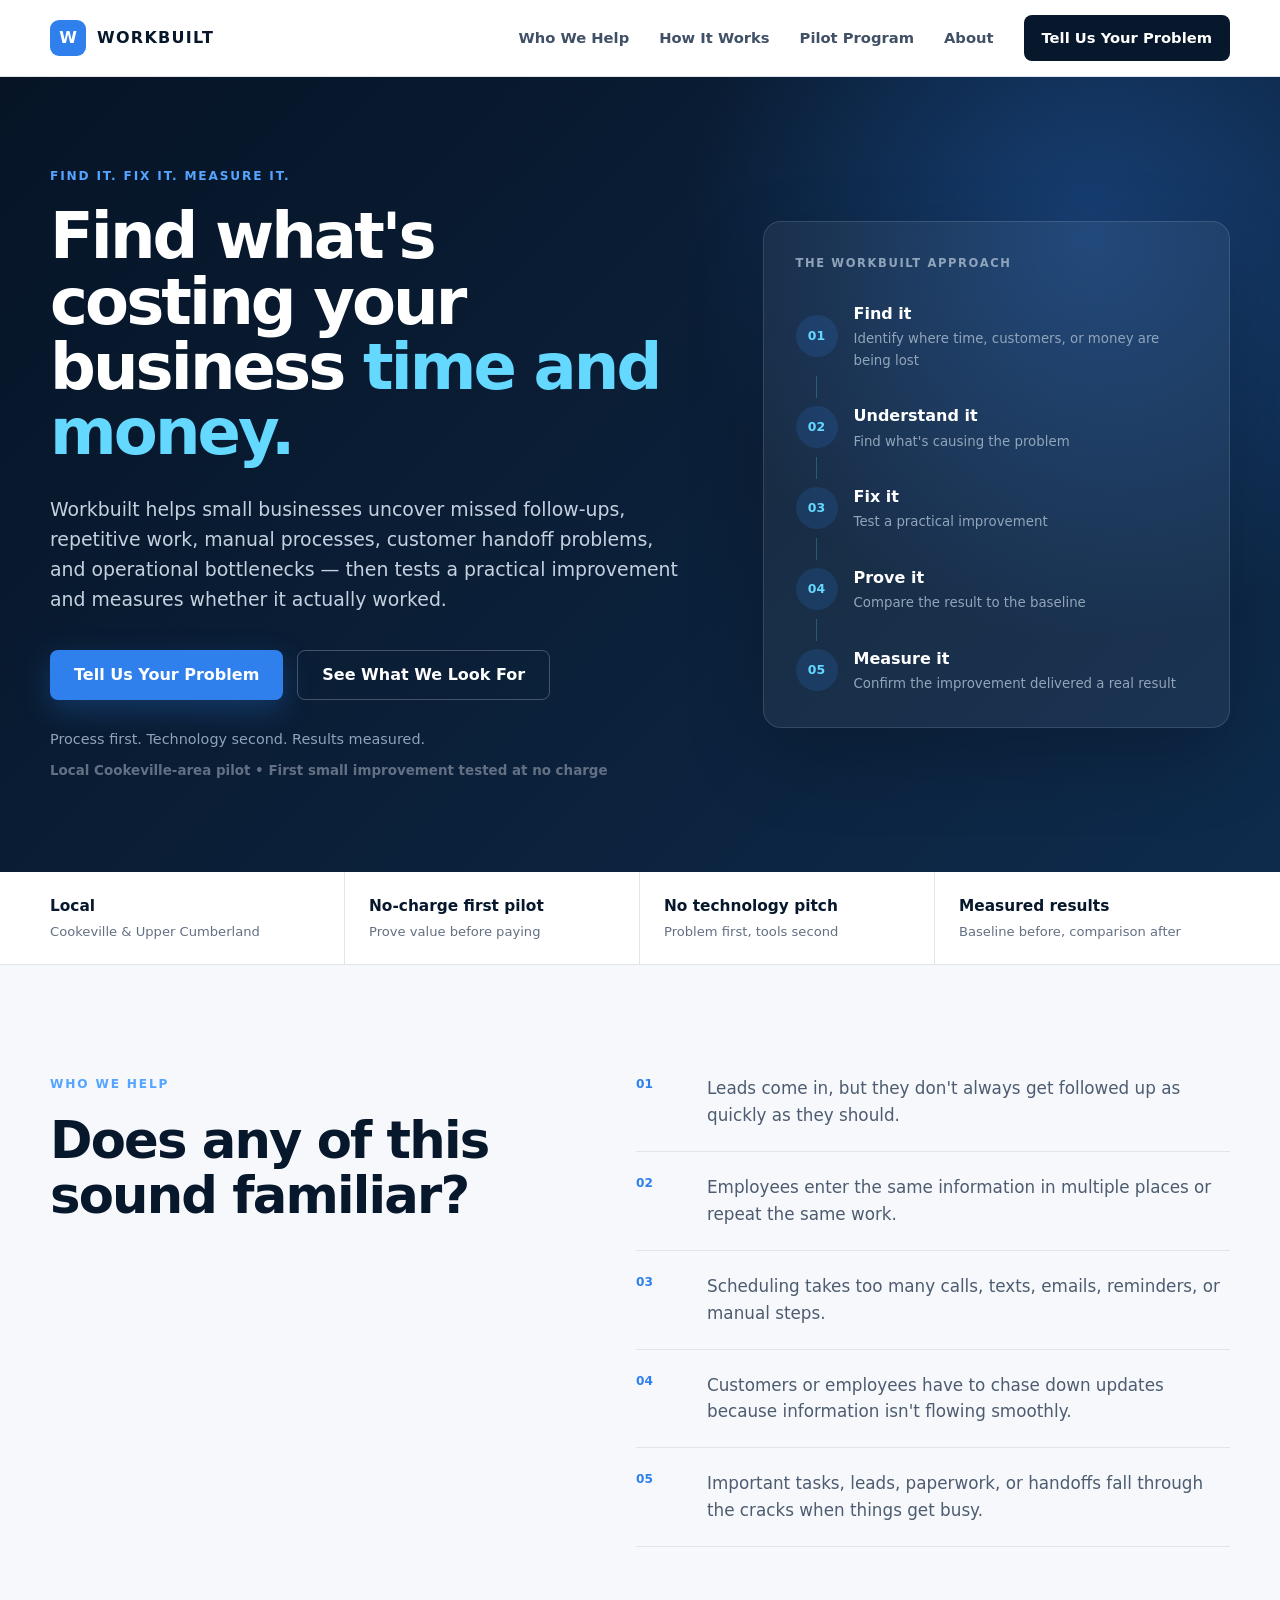
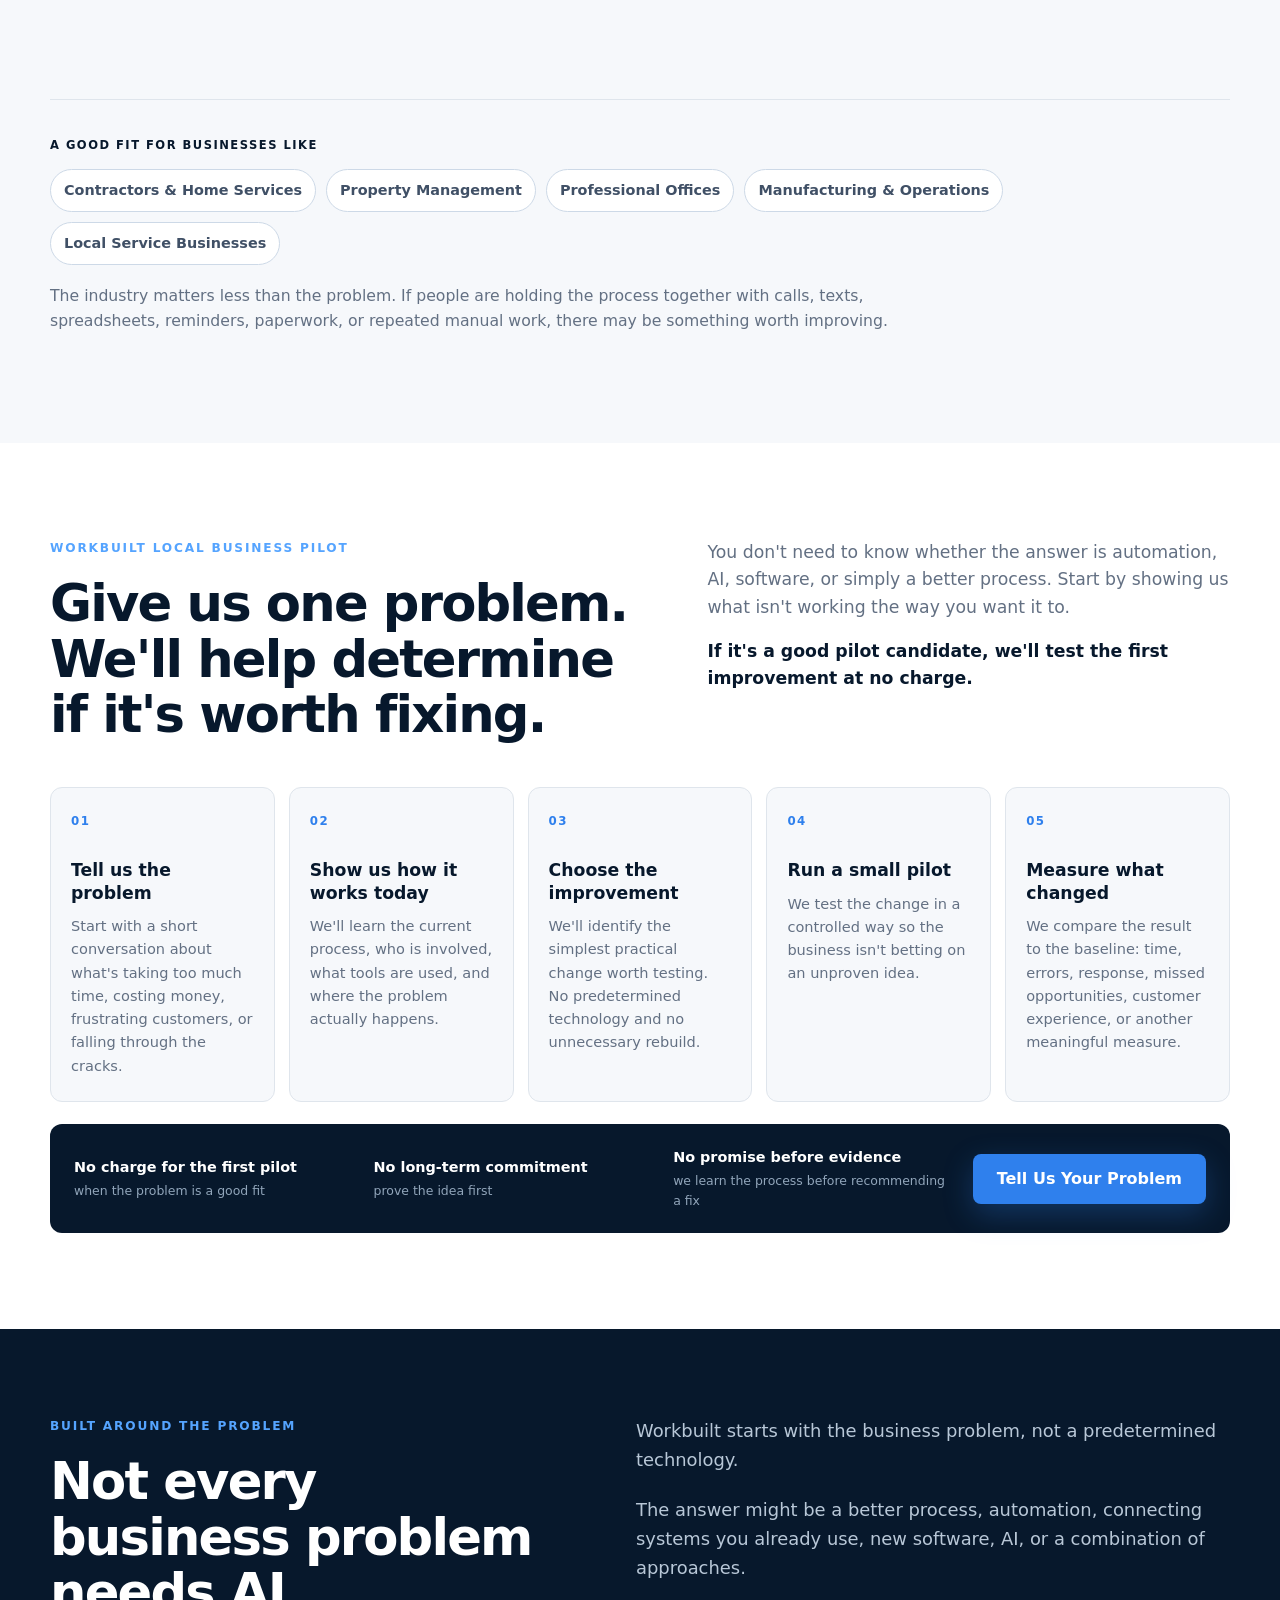
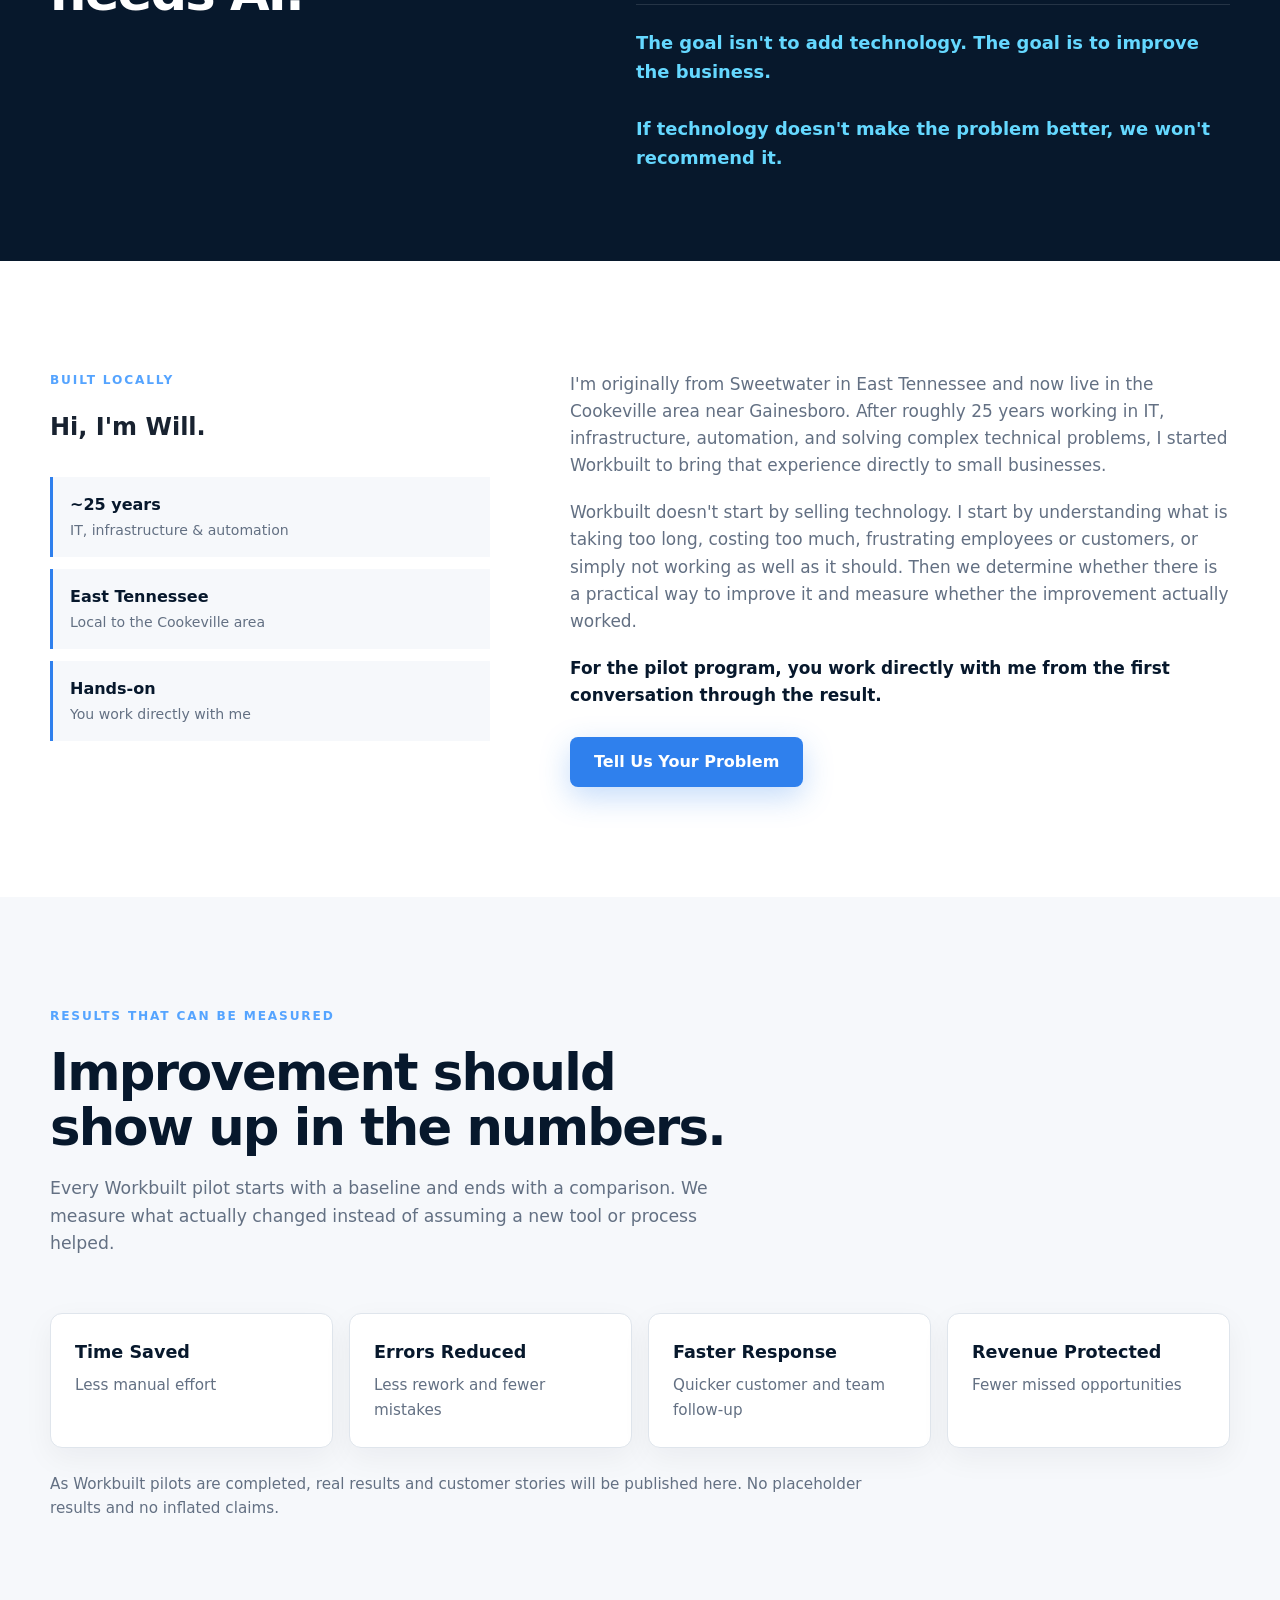
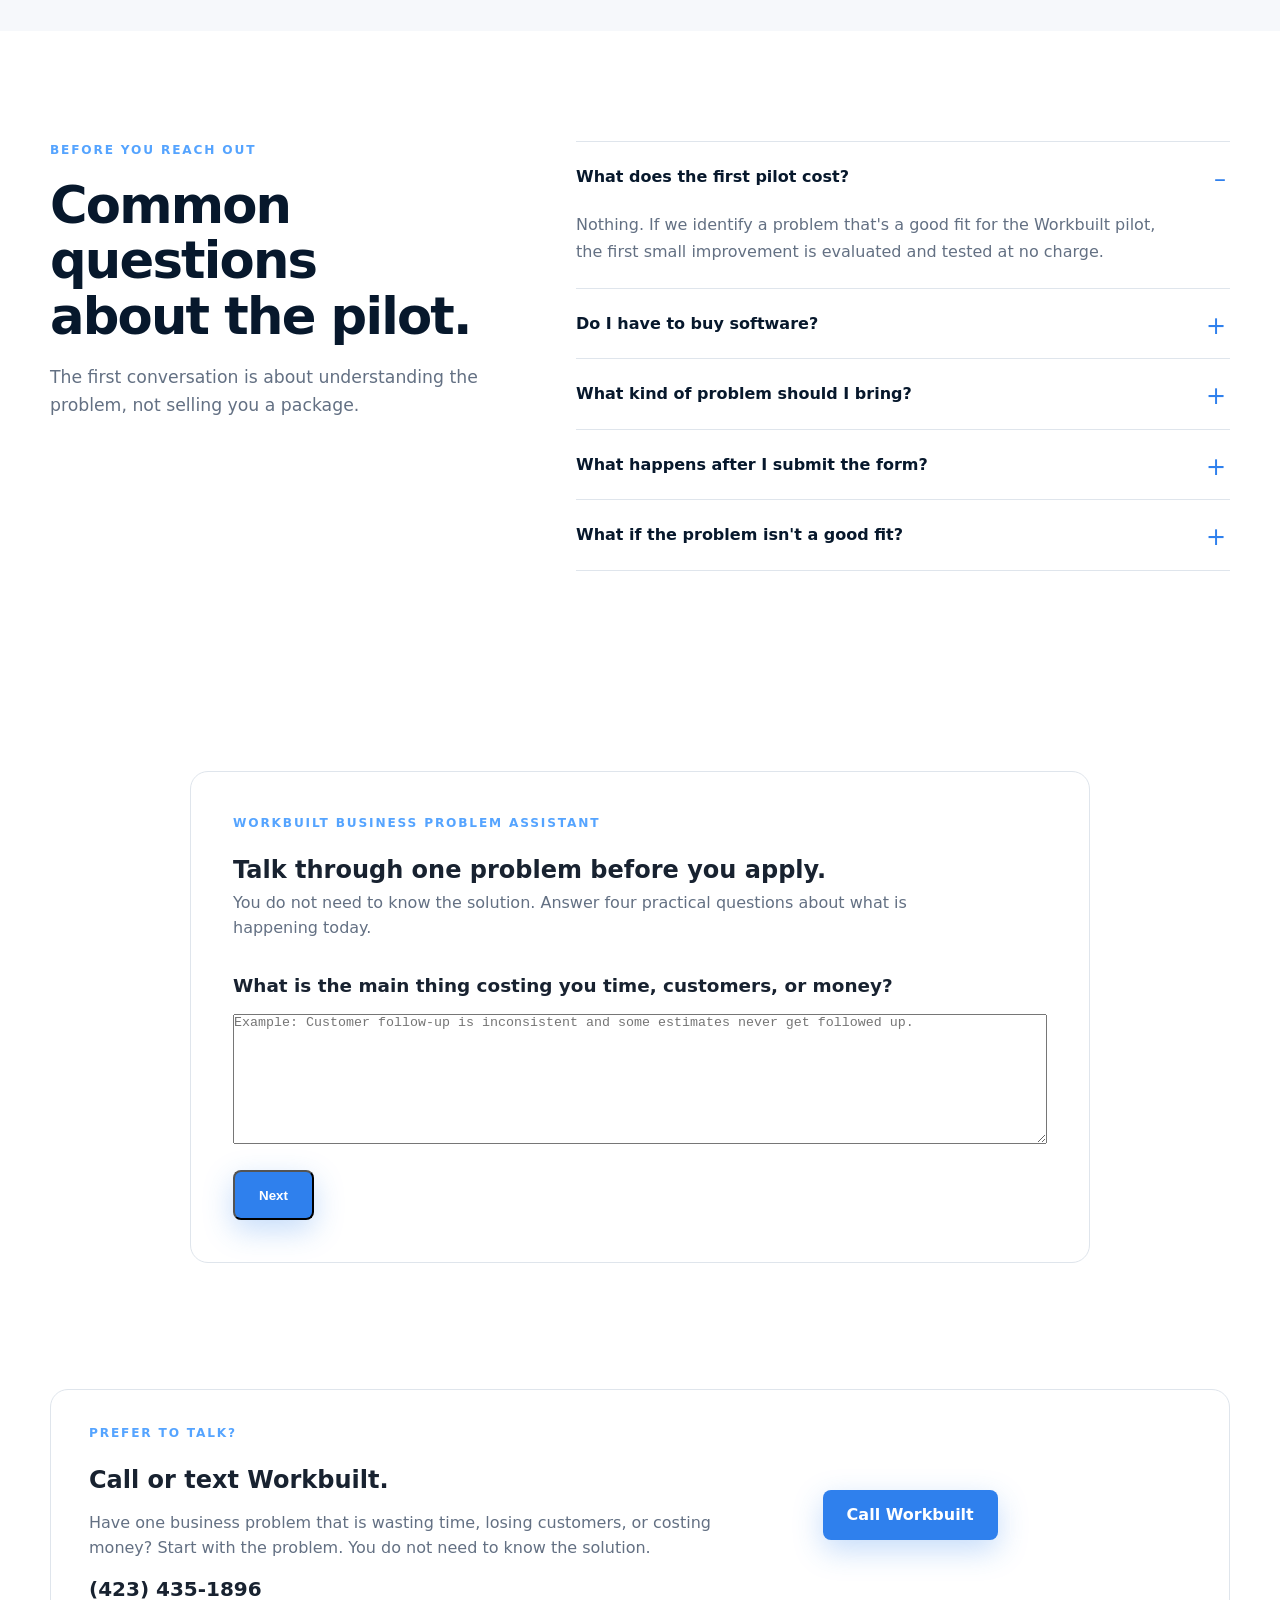
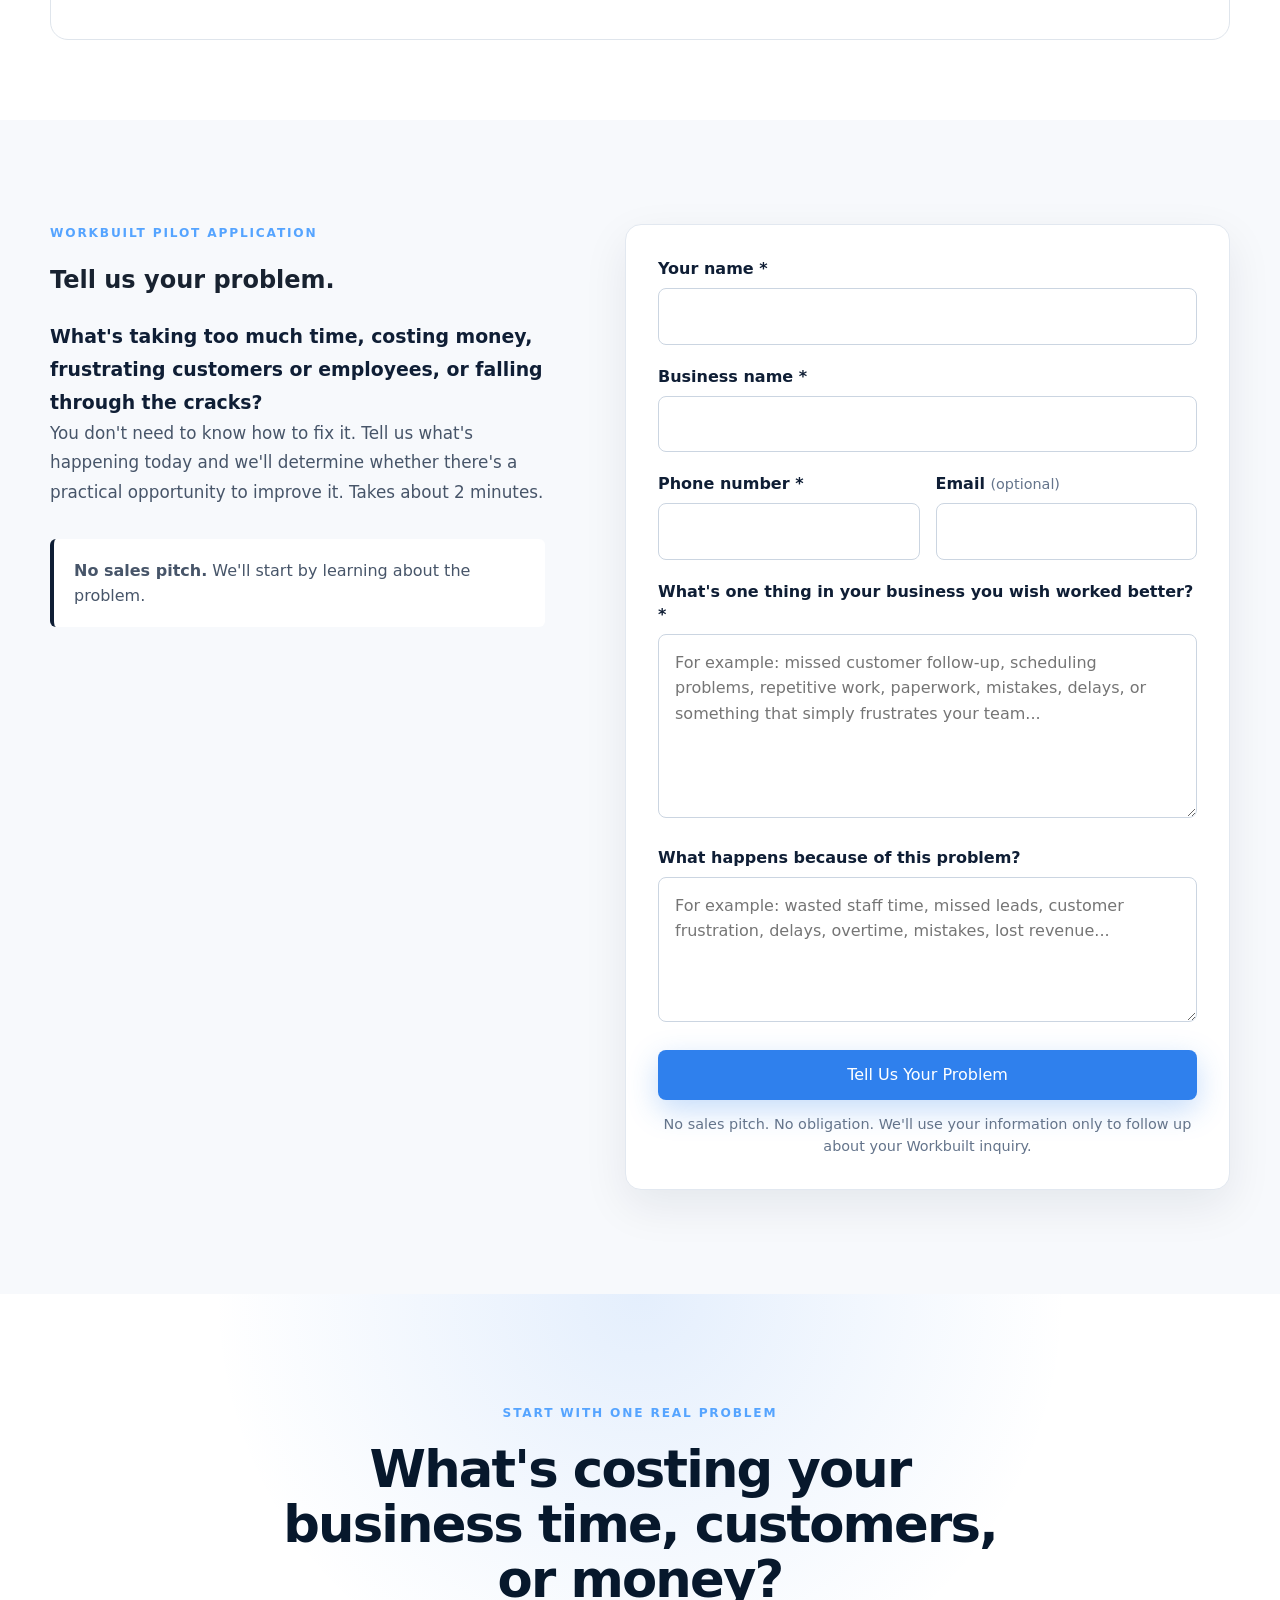
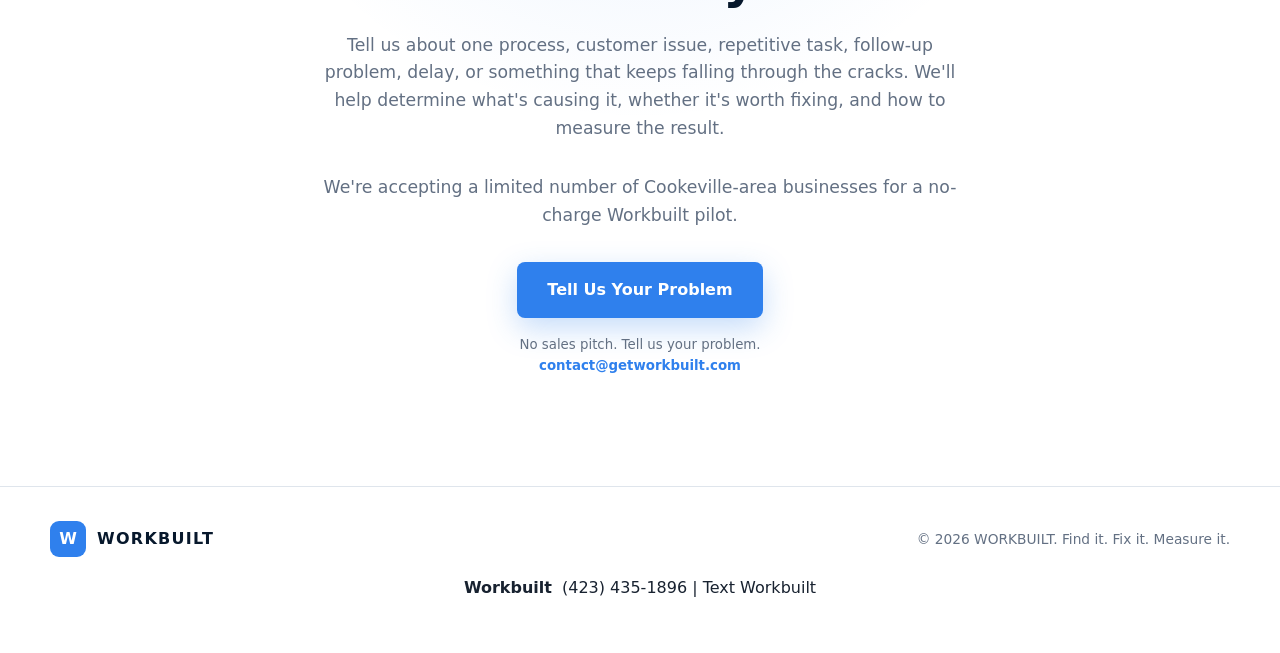
==== commit 4fca228f: "Repair production merge conflict artifacts" ====
--- a/index.html
+++ b/index.html
@@ -759,8 +759,6 @@
     </div>
 </section>
 
-<<<<<<< HEAD
-=======
     
 
 <section id="workbuilt-problem-assistant" class="wb-assistant-section">
@@ -839,7 +837,6 @@
   </div>
 </section>
 
->>>>>>> 37ab4f8 (Complete Workbuilt acquisition foundation)
 <section id="pilot-application" class="pilot-application-section">
     <div class="container">
         <div class="pilot-application-grid">
--- a/styles.css
+++ b/styles.css
@@ -542,7 +542,6 @@
         align-items: flex-start;
     }
 }
-<<<<<<< HEAD
 /* ==========================================================
    WORKBUILT 2026 CONVERSION UPDATE
    ========================================================== */
@@ -845,7 +844,7 @@
 @media (max-width: 768px) {
     body { padding-bottom: 78px; }
     .hero-grid { min-height: auto; }
-=======
+}
 
 /* WORKBUILT ACQUISITION RELEASE 1B */
 .wb-assistant-section { padding: 90px 0; }
@@ -876,5 +875,4 @@
   .wb-phone-card { flex-direction:column; align-items:flex-start; padding:28px 22px; }
   .wb-phone-actions { width:100%; }
   .wb-phone-actions .button { flex:1 1 180px; text-align:center; }
->>>>>>> 37ab4f8 (Complete Workbuilt acquisition foundation)
-}
+}
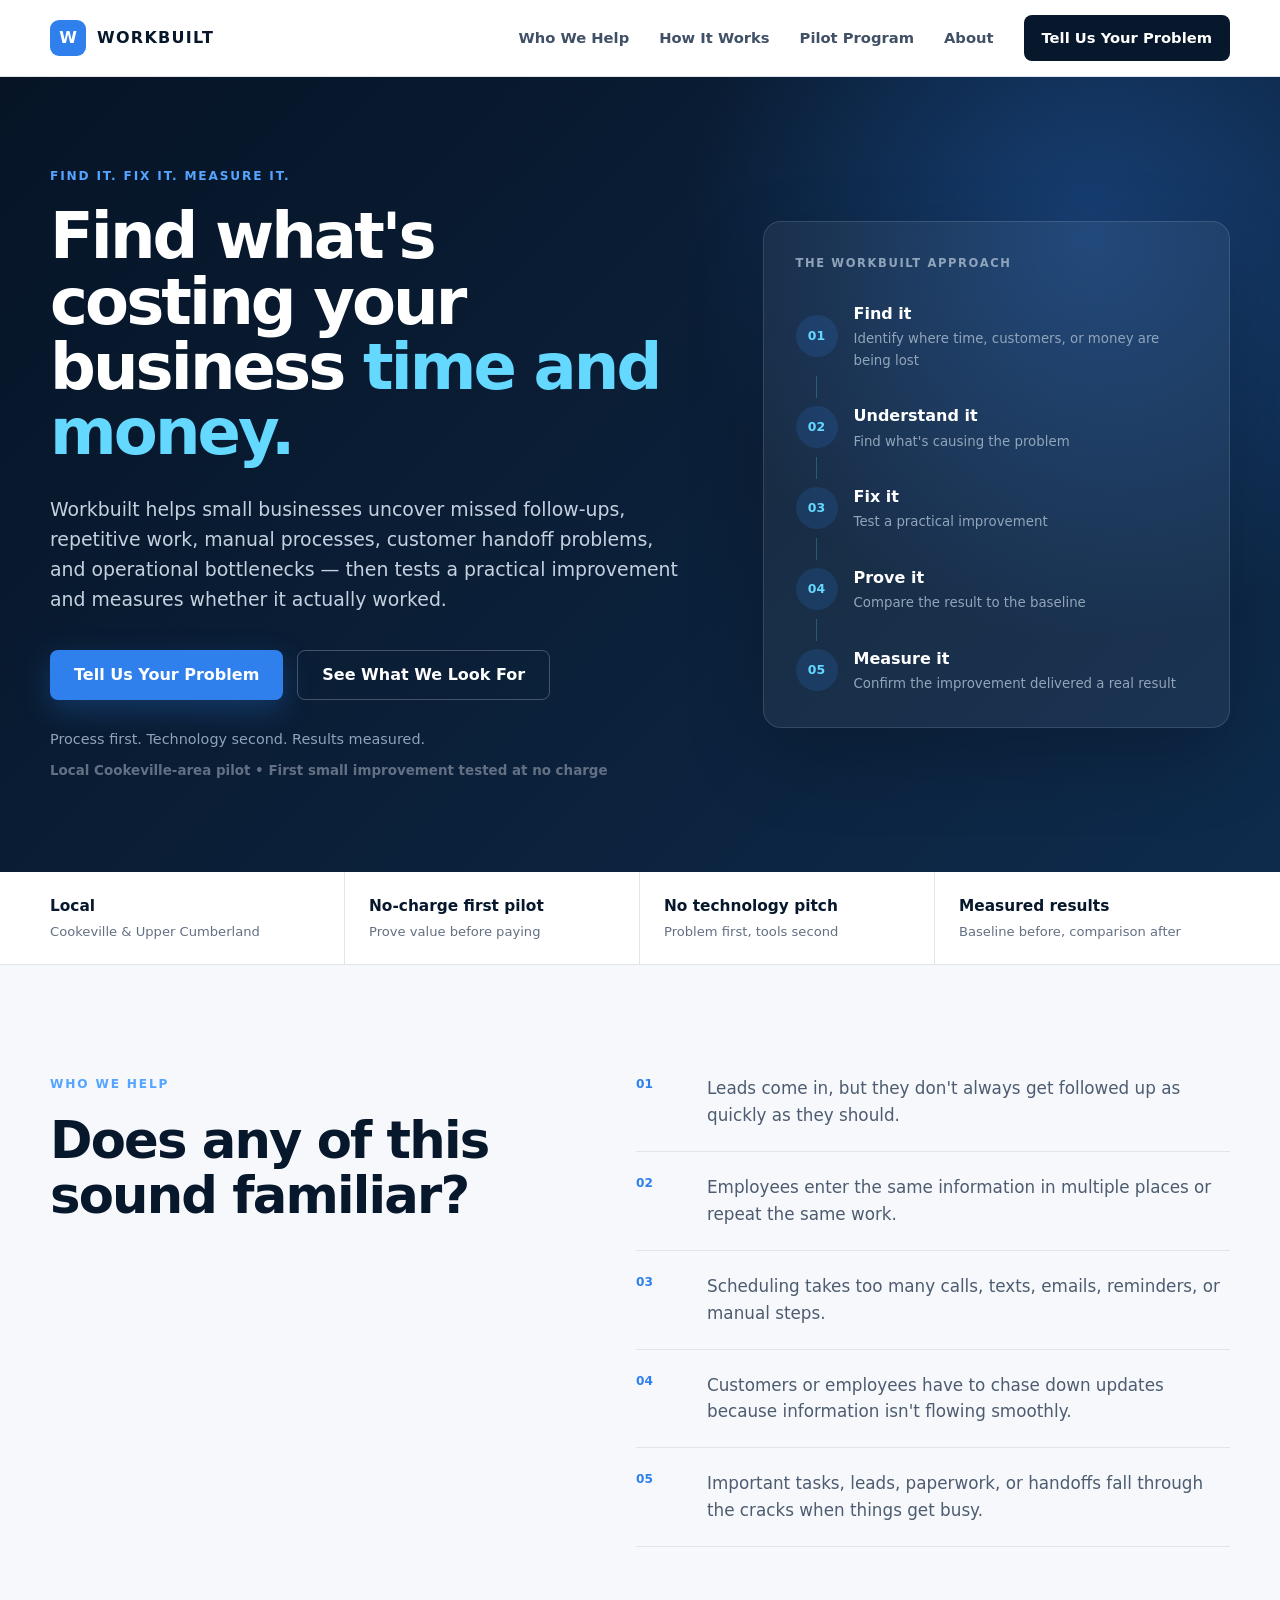
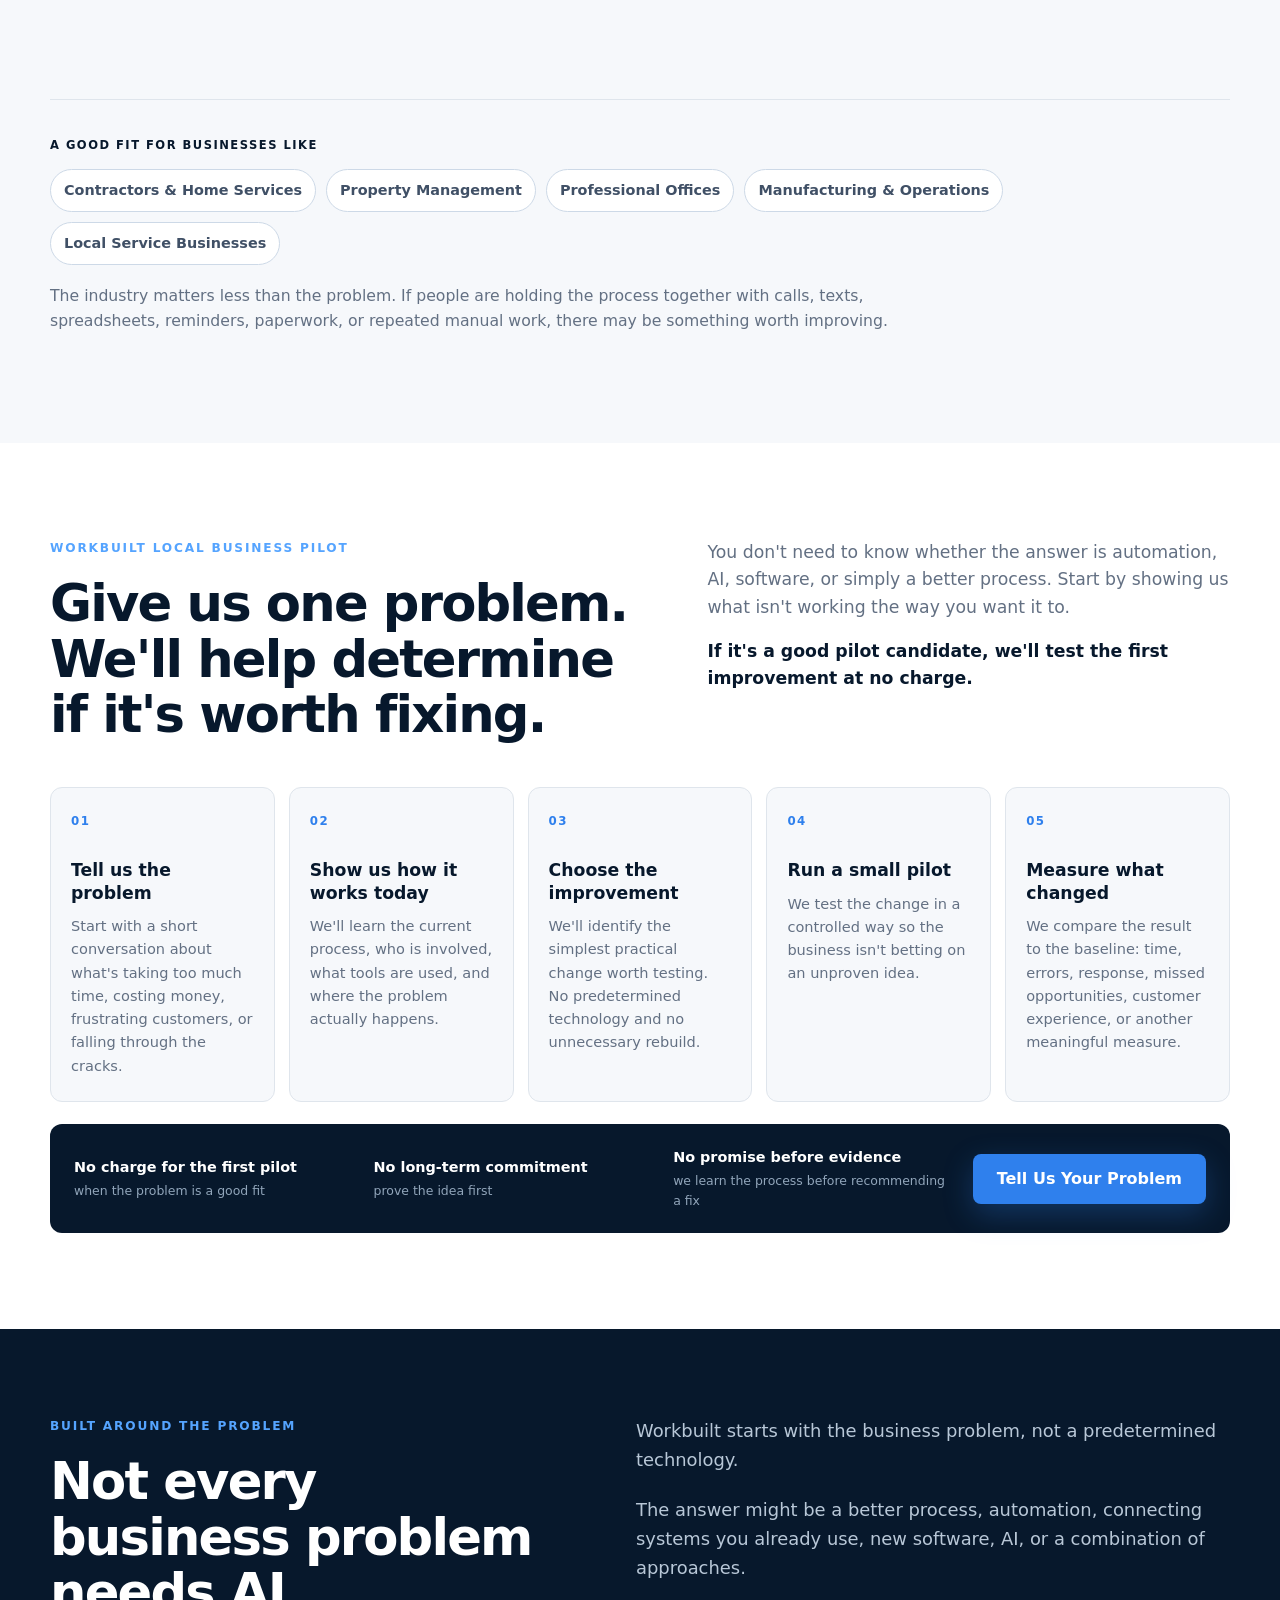
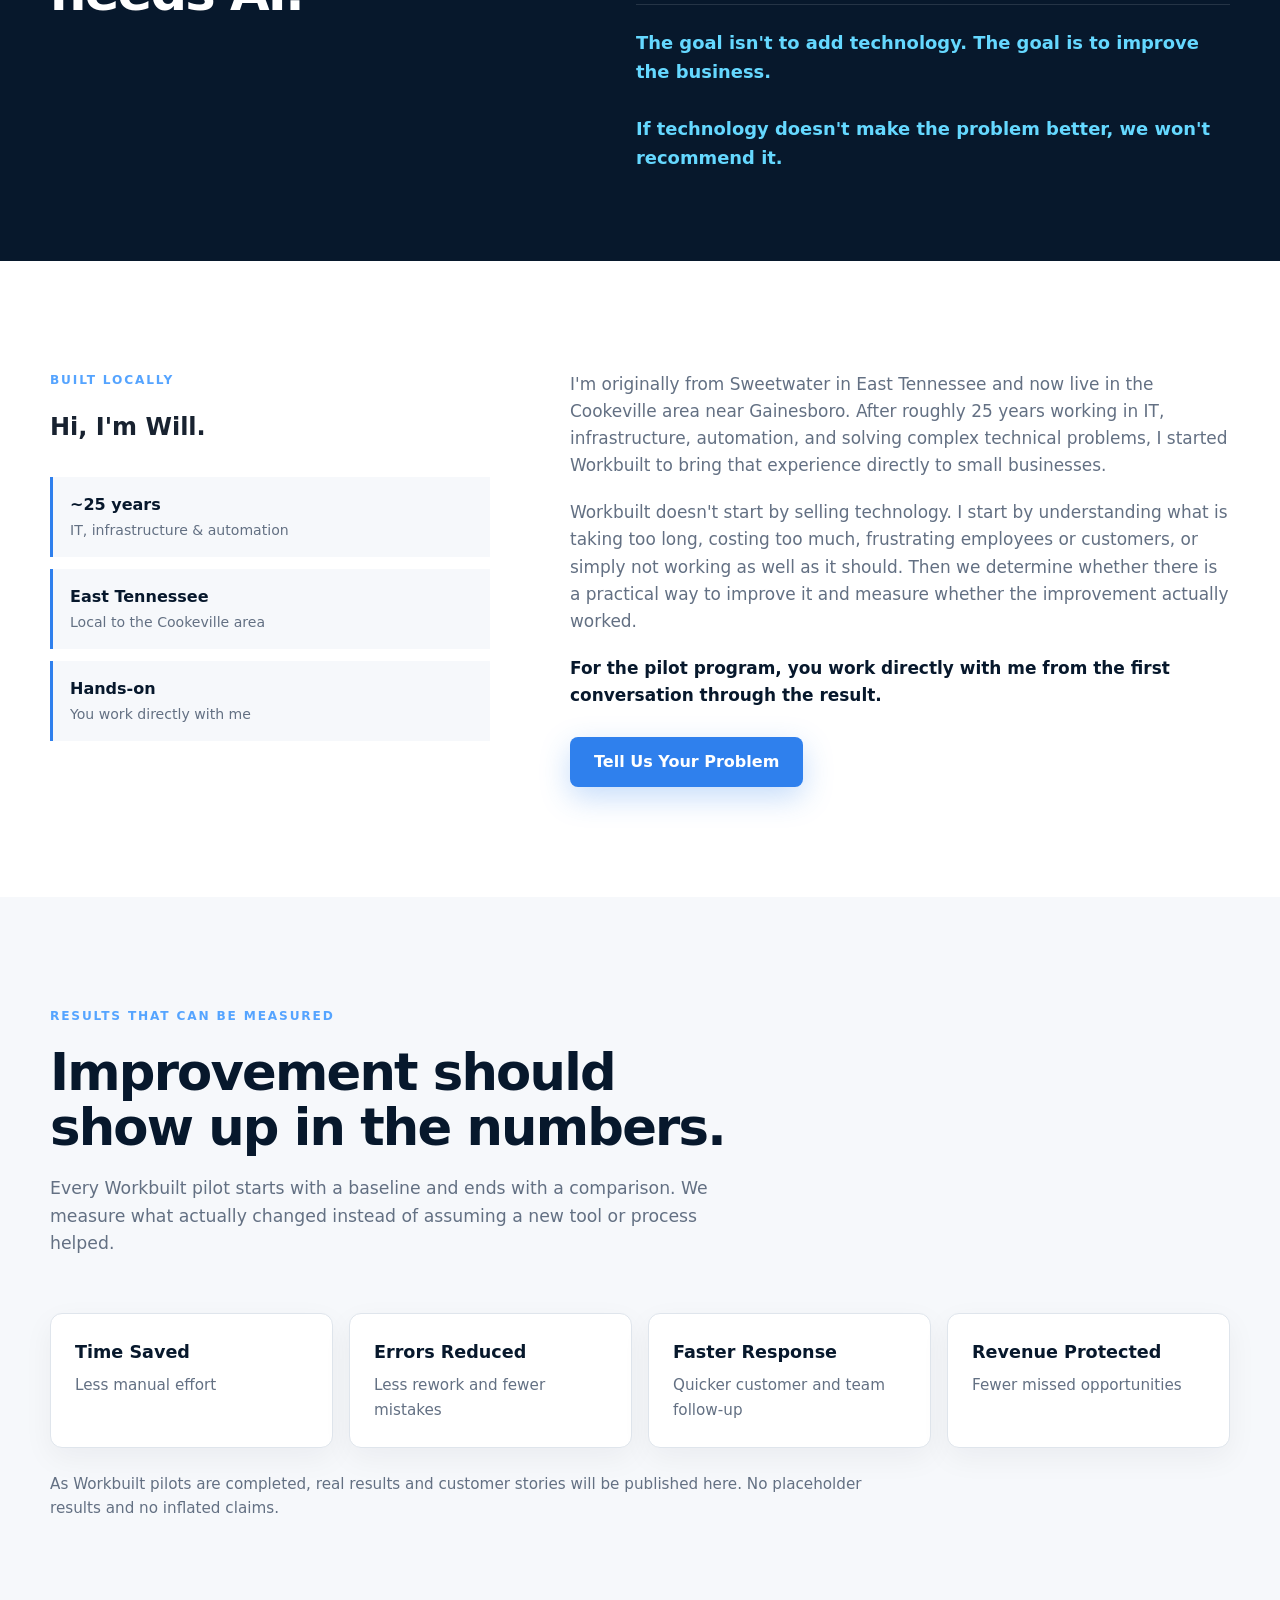
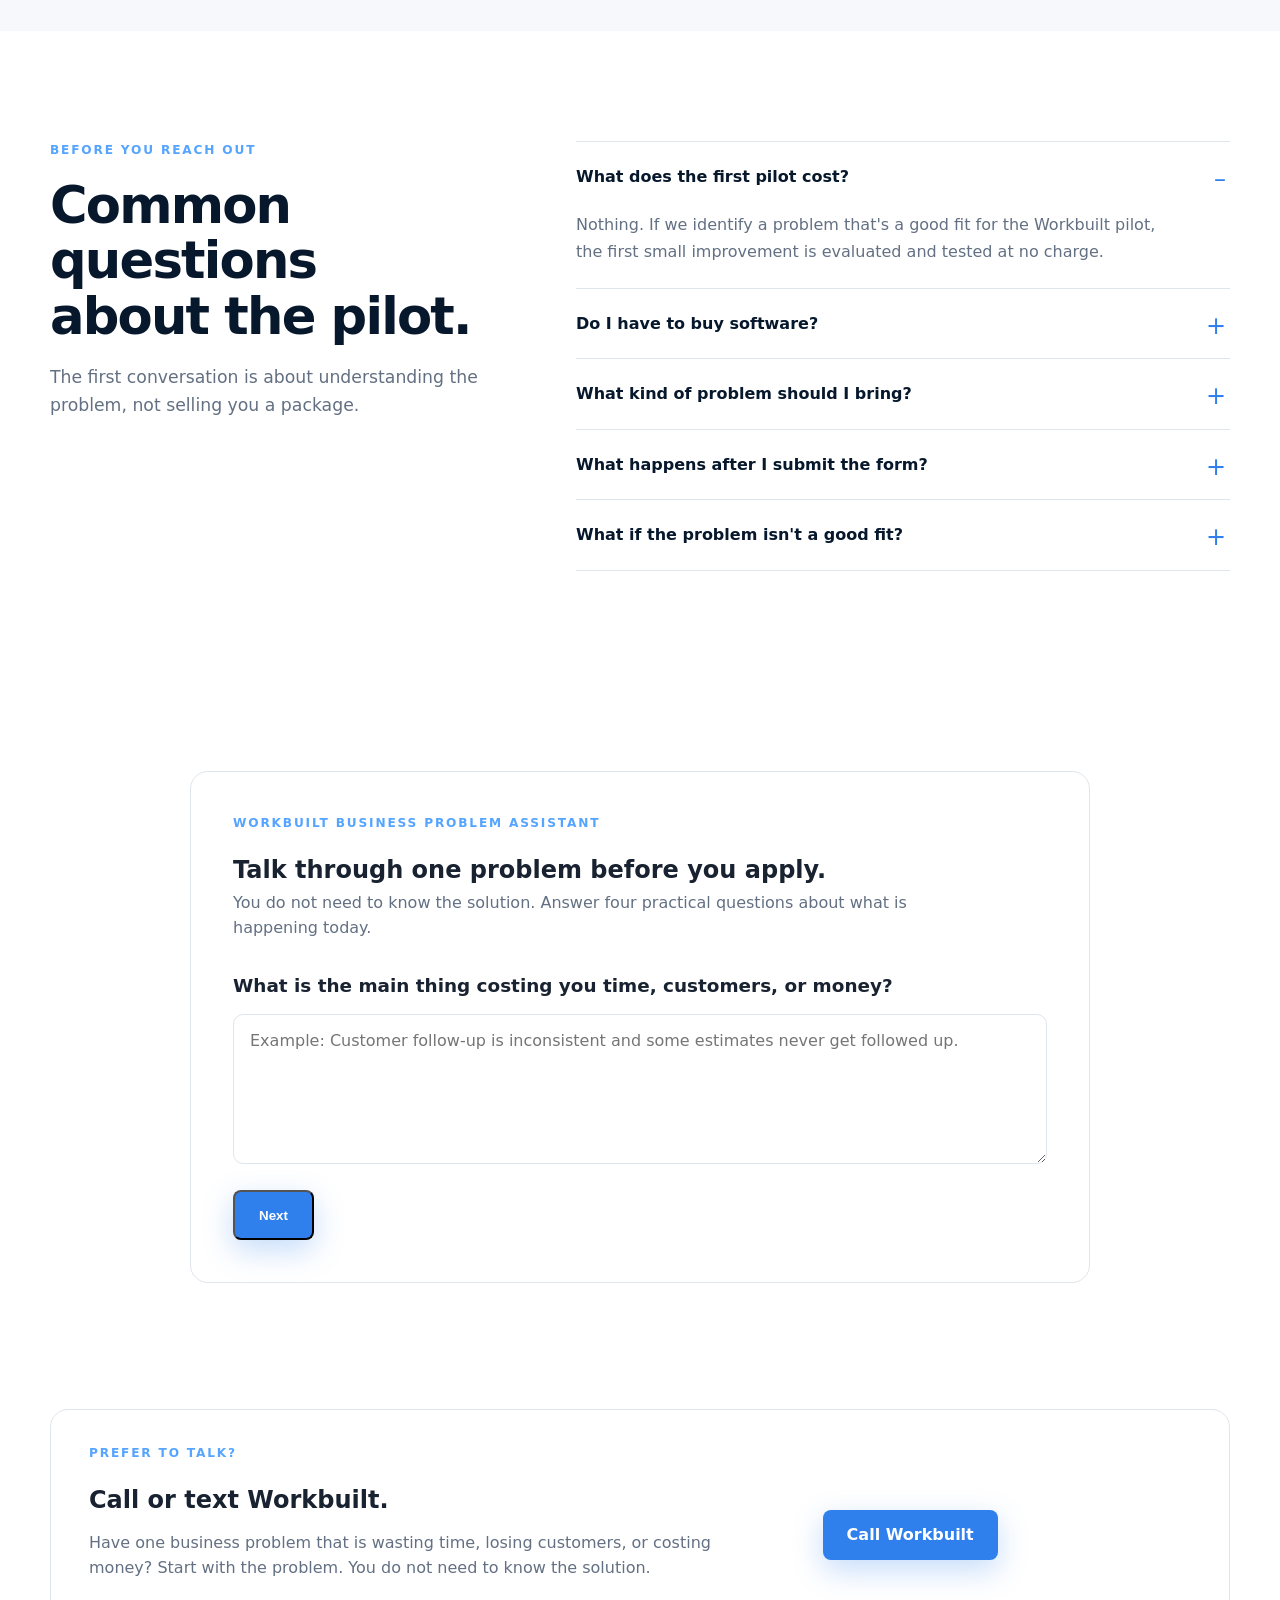
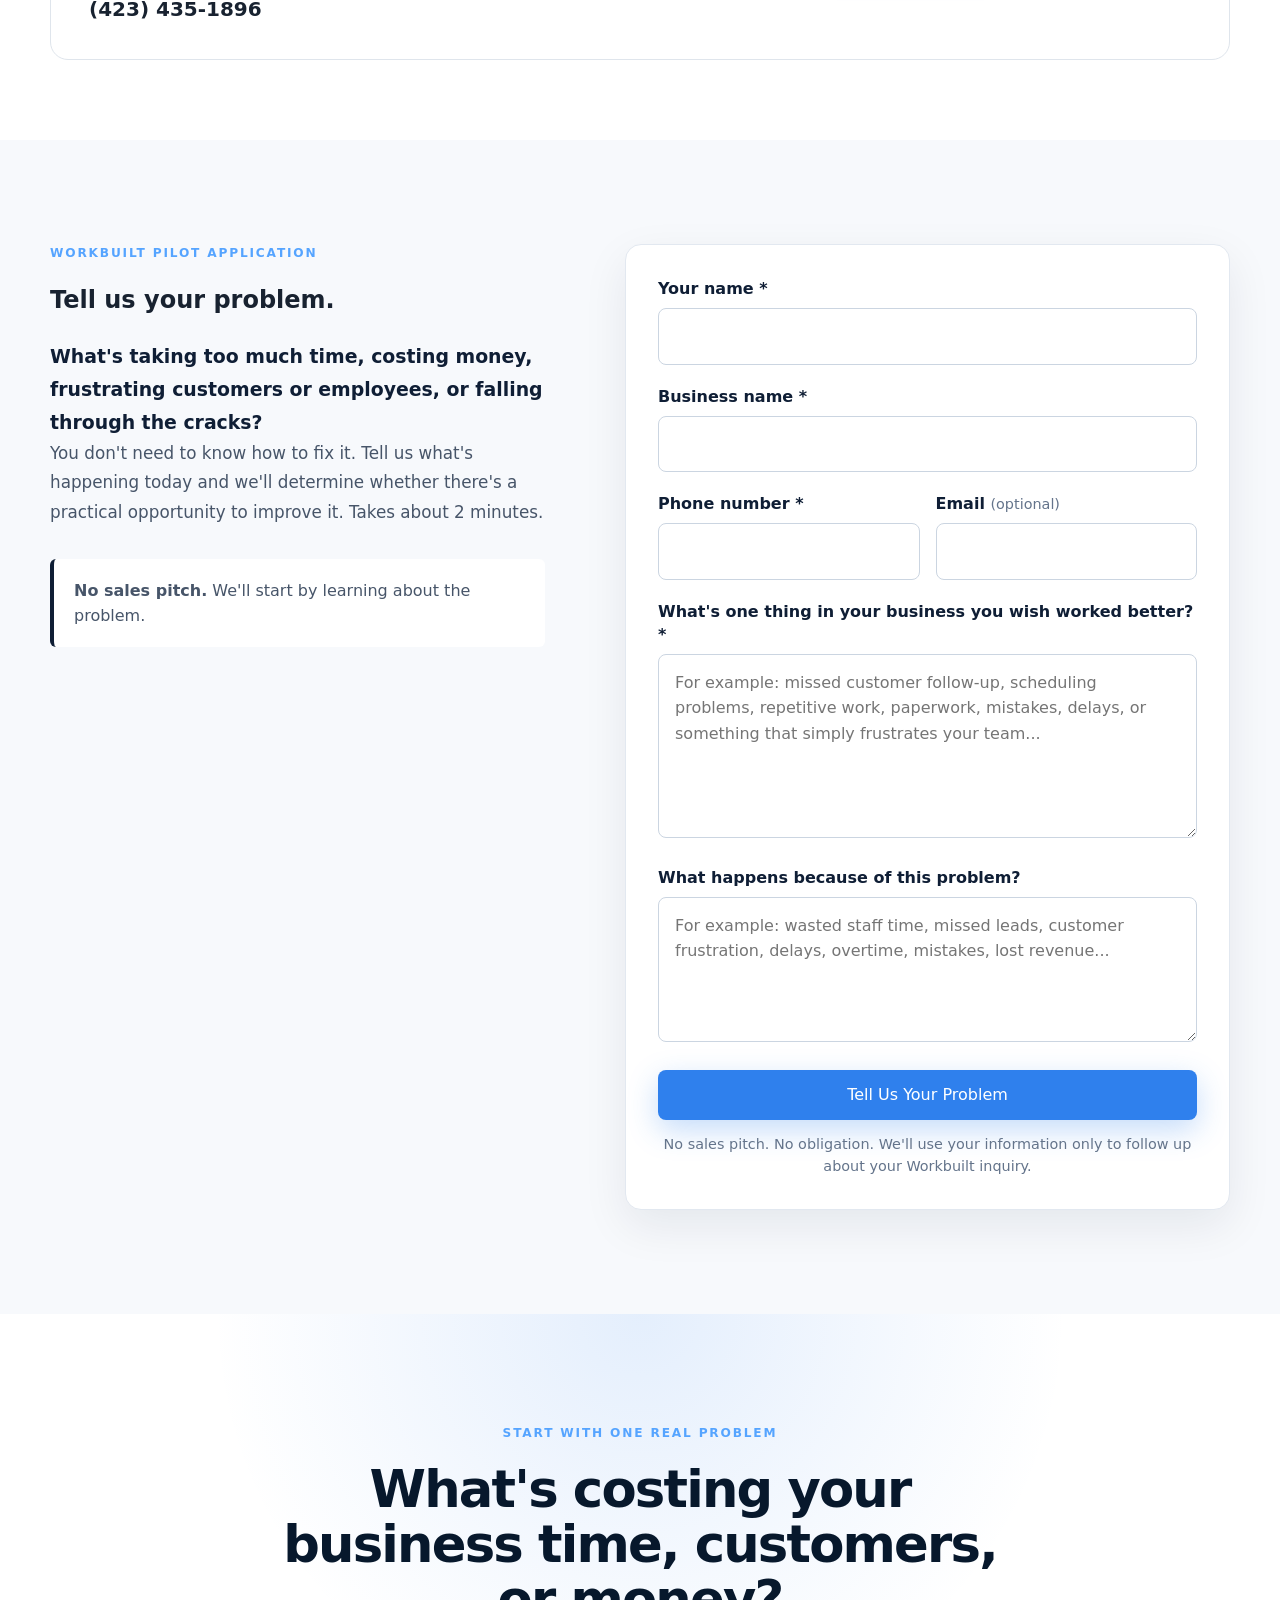
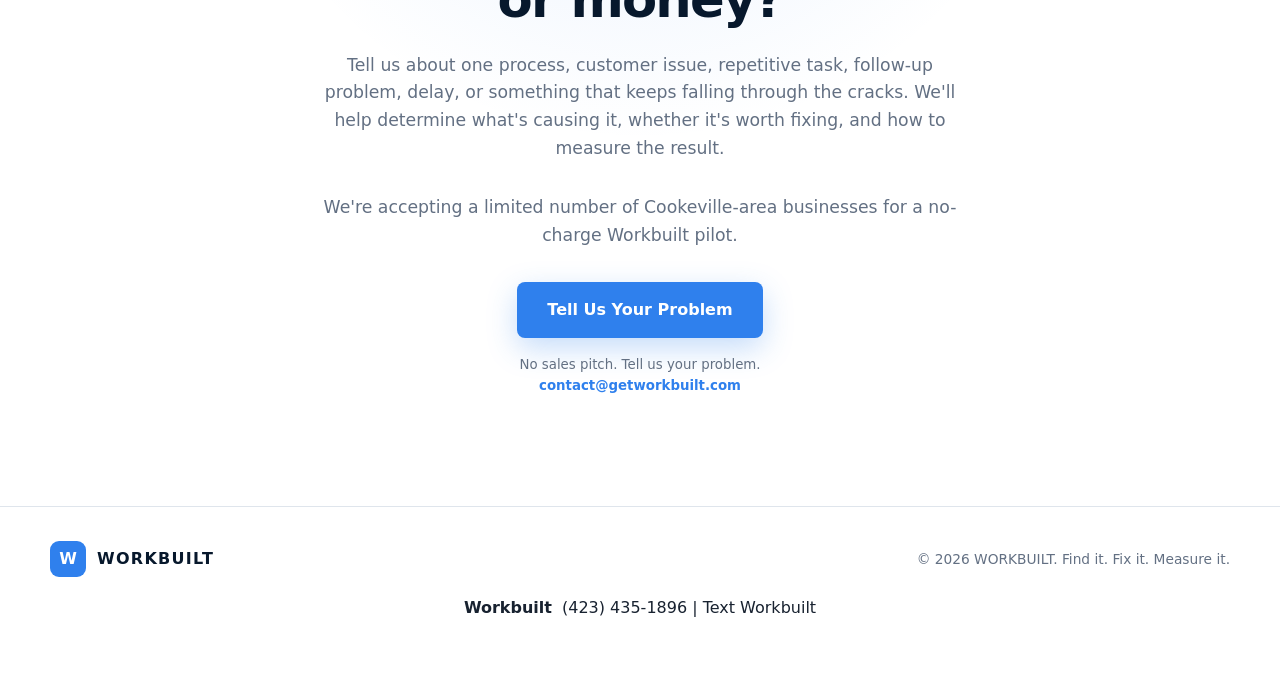
==== commit 454796e0: "Repair Workbuilt business problem assistant" ====
--- a/index.html
+++ b/index.html
@@ -1099,6 +1099,61 @@
 
 <script>
 document.addEventListener("DOMContentLoaded", function () {
+
+    /* WORKBUILT ASSISTANT FINAL REPAIR BEGIN */
+    const wbAssistantForm = document.getElementById("wb-assistant-form");
+
+    if (wbAssistantForm) {
+        const wbAssistantSteps = Array.from(wbAssistantForm.querySelectorAll(".wb-assistant-step"));
+        let wbAssistantCurrentStep = 0;
+
+        function wbShowAssistantStep(index) {
+            if (!wbAssistantSteps.length) return;
+            wbAssistantCurrentStep = Math.max(0, Math.min(index, wbAssistantSteps.length - 1));
+
+            wbAssistantSteps.forEach(function (step, i) {
+                const active = i === wbAssistantCurrentStep;
+                step.classList.toggle("is-active", active);
+                step.hidden = !active;
+                step.setAttribute("aria-hidden", active ? "false" : "true");
+            });
+        }
+
+        function wbValidateAssistantStep(step) {
+            const fields = Array.from(step.querySelectorAll("textarea[required], input[required], select[required]"));
+            for (const field of fields) {
+                if (!field.checkValidity()) {
+                    field.reportValidity();
+                    field.focus();
+                    return false;
+                }
+            }
+            return true;
+        }
+
+        wbAssistantForm.addEventListener("click", function (event) {
+            const nextButton = event.target.closest("[data-wb-next]");
+            const backButton = event.target.closest("[data-wb-back]");
+
+            if (nextButton) {
+                event.preventDefault();
+                const current = wbAssistantSteps[wbAssistantCurrentStep];
+                if (wbValidateAssistantStep(current)) {
+                    wbShowAssistantStep(wbAssistantCurrentStep + 1);
+                }
+                return;
+            }
+
+            if (backButton) {
+                event.preventDefault();
+                wbShowAssistantStep(wbAssistantCurrentStep - 1);
+            }
+        });
+
+        wbShowAssistantStep(0);
+    }
+    /* WORKBUILT ASSISTANT FINAL REPAIR END */
+
 
     document.querySelectorAll("[data-contact-method]").forEach(function (link) {
         link.addEventListener("click", function () {
--- a/styles.css
+++ b/styles.css
@@ -846,21 +846,25 @@
     .hero-grid { min-height: auto; }
 }
 
-/* WORKBUILT ACQUISITION RELEASE 1B */
+/* WORKBUILT ACQUISITION RELEASE 1B - REPAIRED */
 .wb-assistant-section { padding: 90px 0; }
 .wb-assistant-card { max-width: 900px; margin: 0 auto; padding: 42px; border: 1px solid var(--border); border-radius: 18px; background: var(--surface); }
 .wb-assistant-lead { max-width: 720px; margin-bottom: 30px; color: var(--muted); }
-.wb-assistant-step { display: none; }
-.wb-assistant-step.is-active { display: block; }
+
+#wb-assistant-form .wb-assistant-step { display: none !important; }
+#wb-assistant-form .wb-assistant-step.is-active { display: block !important; }
+
 .wb-assistant-question { margin-bottom: 14px; font-size: 1.15rem; font-weight: 700; }
-.wb-assistant-step textarea, .wb-assistant-step input { width: 100%; }
-.wb-assistant-step textarea { min-height: 130px; margin-bottom: 18px; }
+#wb-assistant-form textarea,
+#wb-assistant-form input { width: 100%; box-sizing: border-box; }
+#wb-assistant-form textarea { min-height: 130px; margin-bottom: 18px; padding: 14px 16px; resize: vertical; font: inherit; line-height: 1.5; border: 1px solid var(--border); border-radius: 10px; background: #fff; }
+#wb-assistant-form input { padding: 12px 14px; }
 .wb-assistant-actions { display: flex; gap: 12px; margin-top: 18px; }
+
 @media (max-width: 620px) {
-  .wb-assistant-card { padding: 26px 20px; }
-  .wb-assistant-actions { flex-direction: column; }
-}
-
+    .wb-assistant-card { padding: 26px 20px; }
+    .wb-assistant-actions { flex-direction: column; }
+}
 
 /* WORKBUILT ACQUISITION RELEASE 1D */
 .wb-phone-section { padding: 36px 0 80px; }
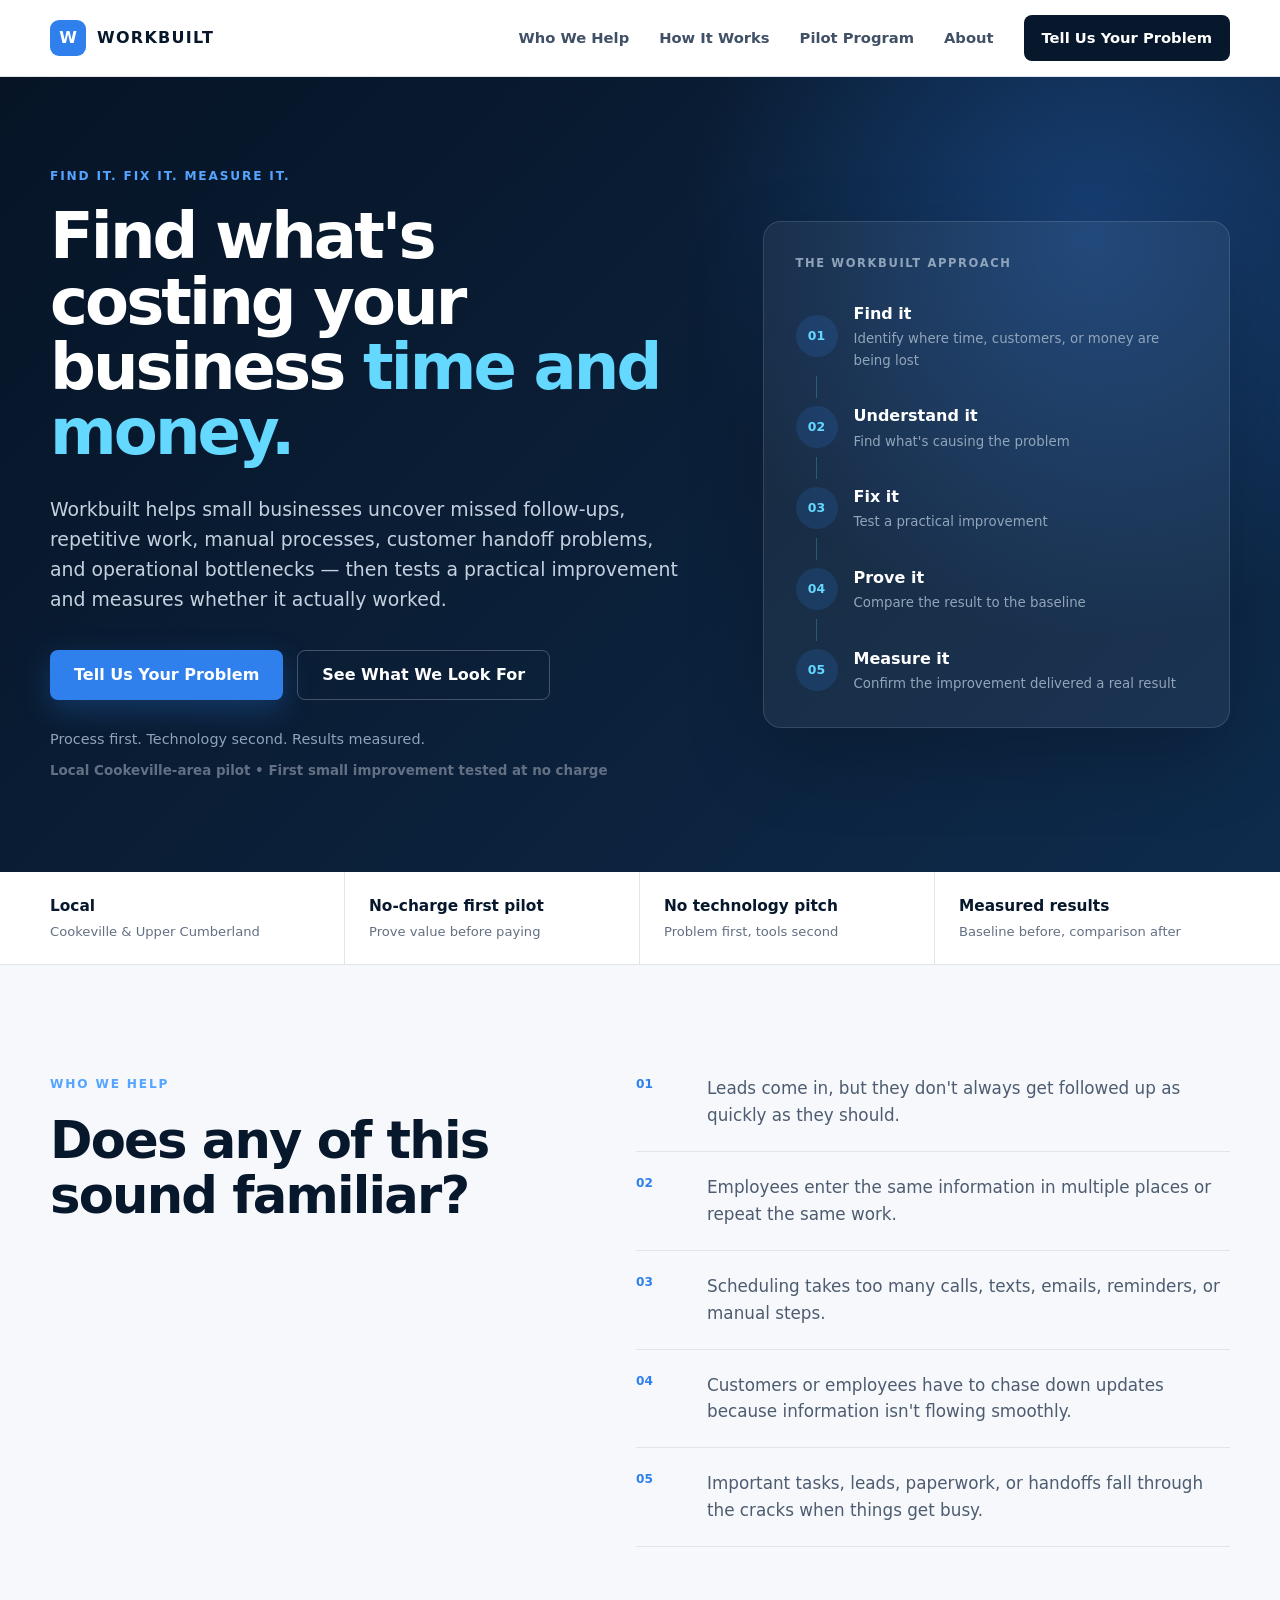
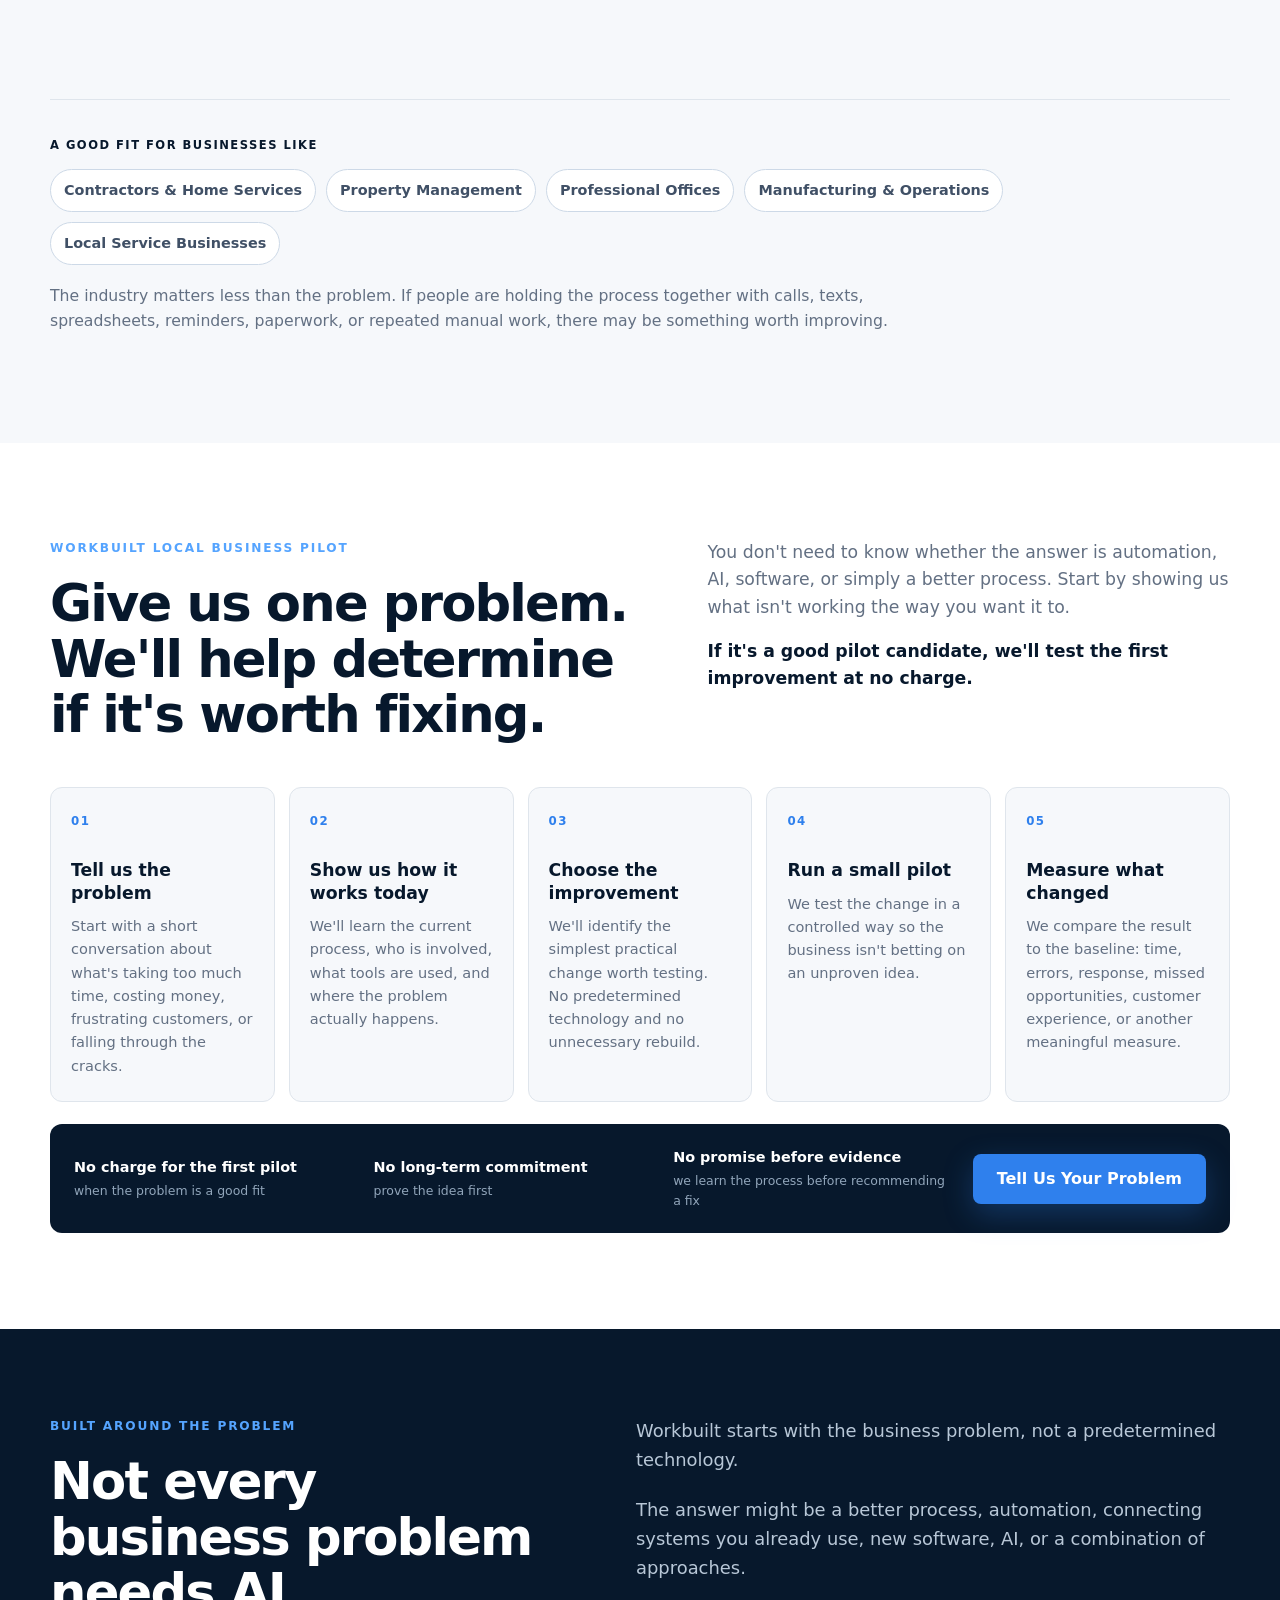
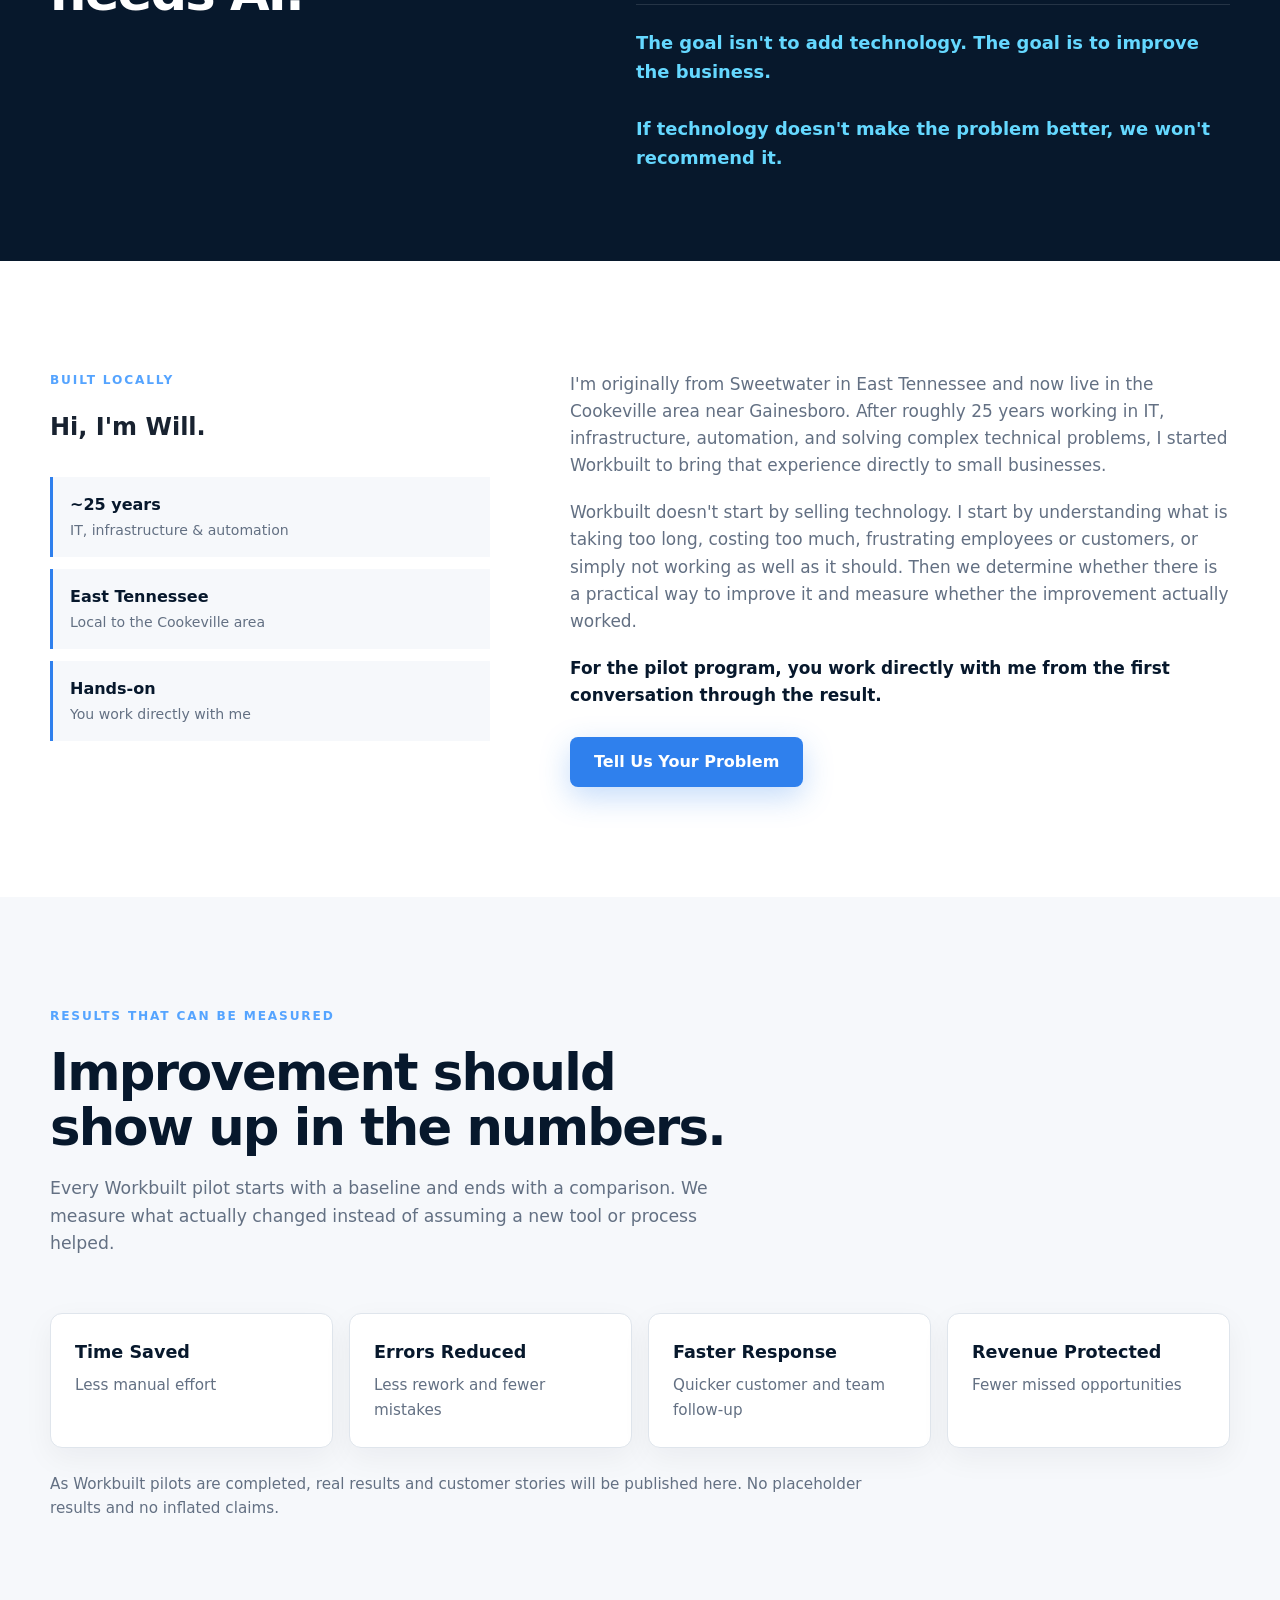
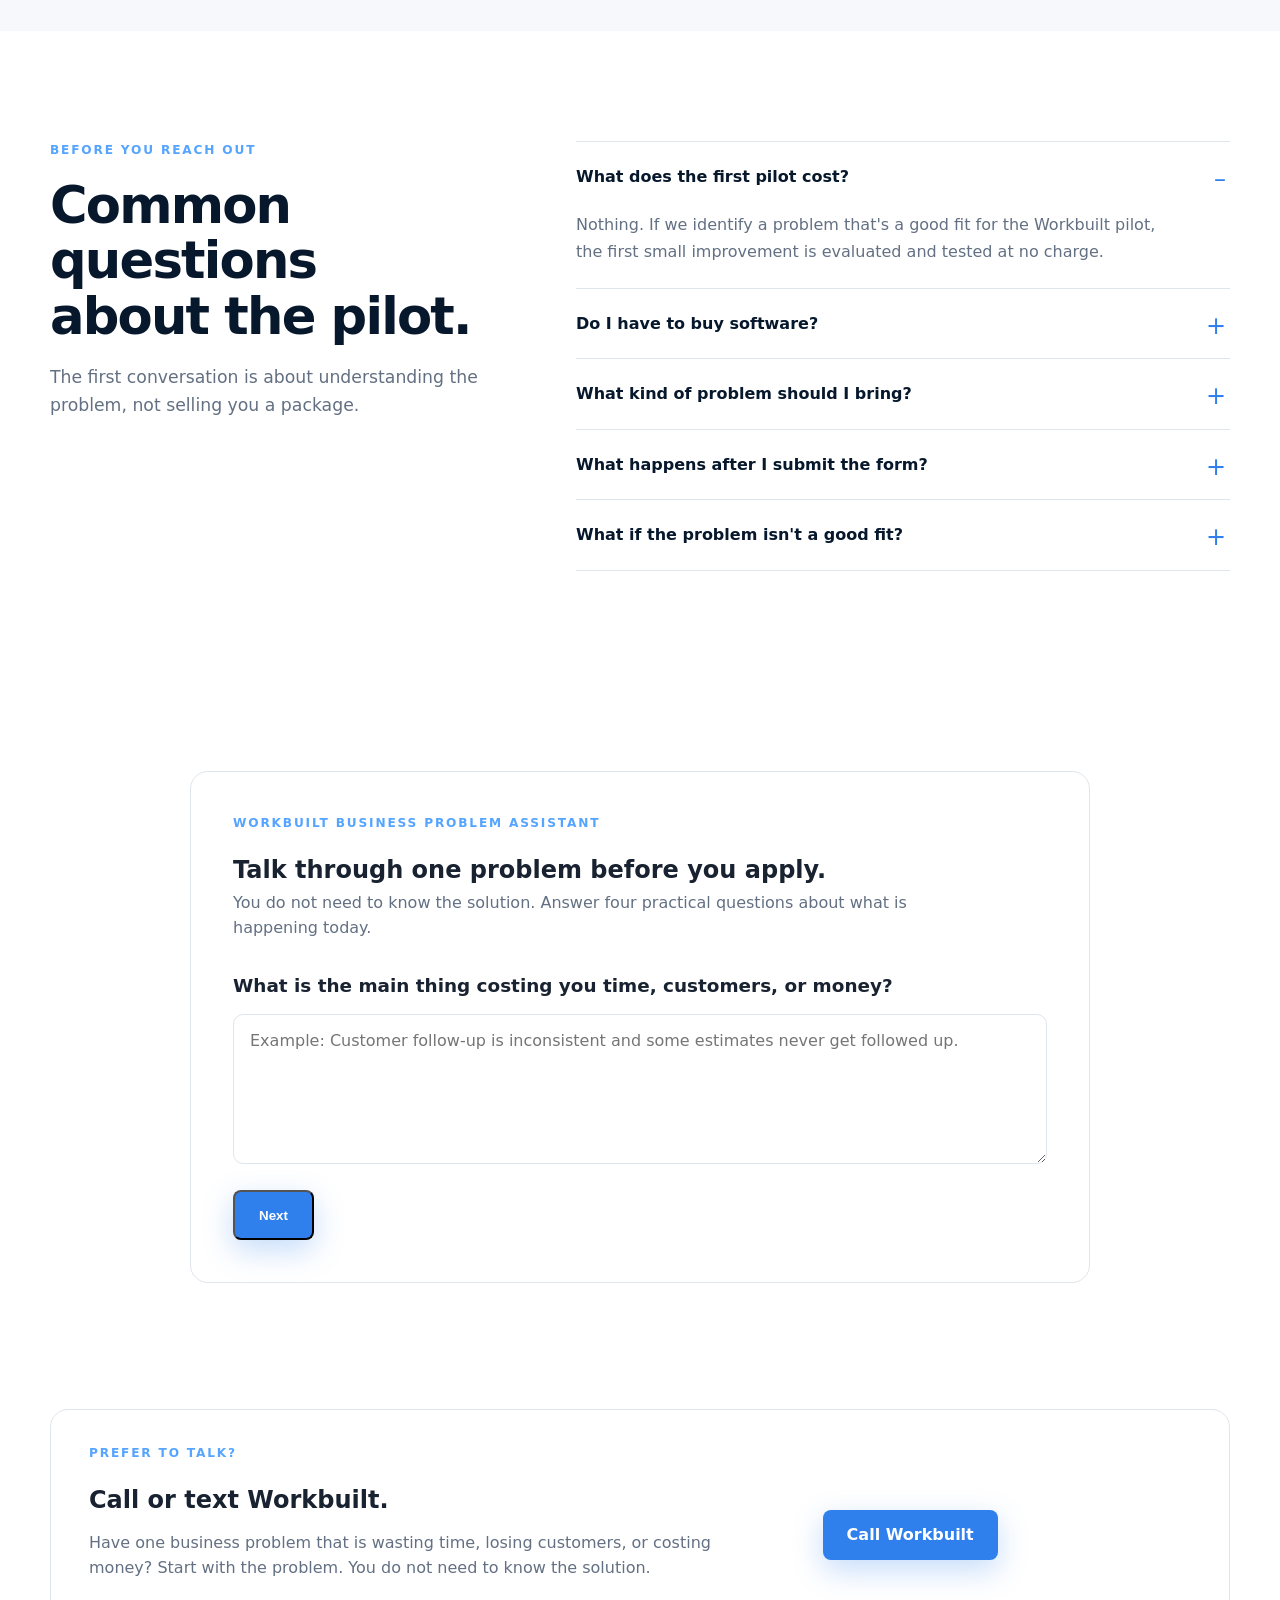
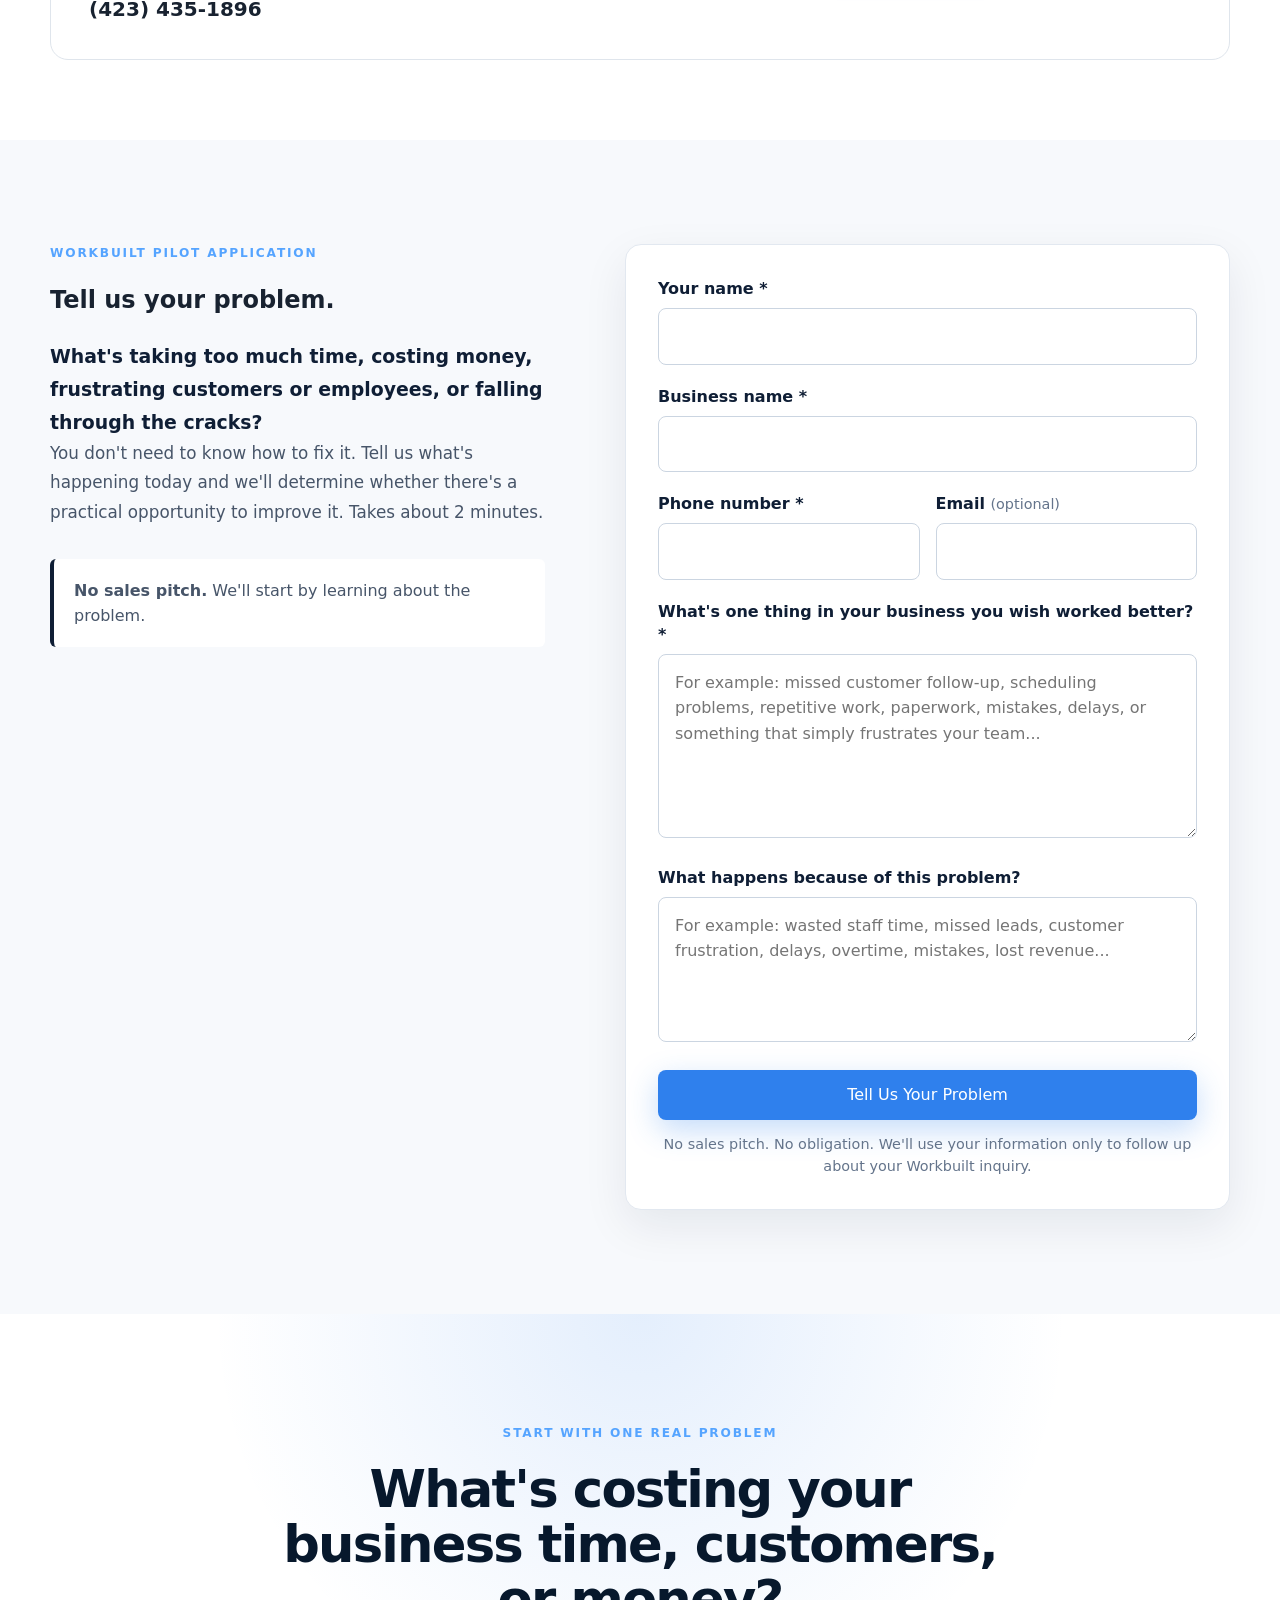
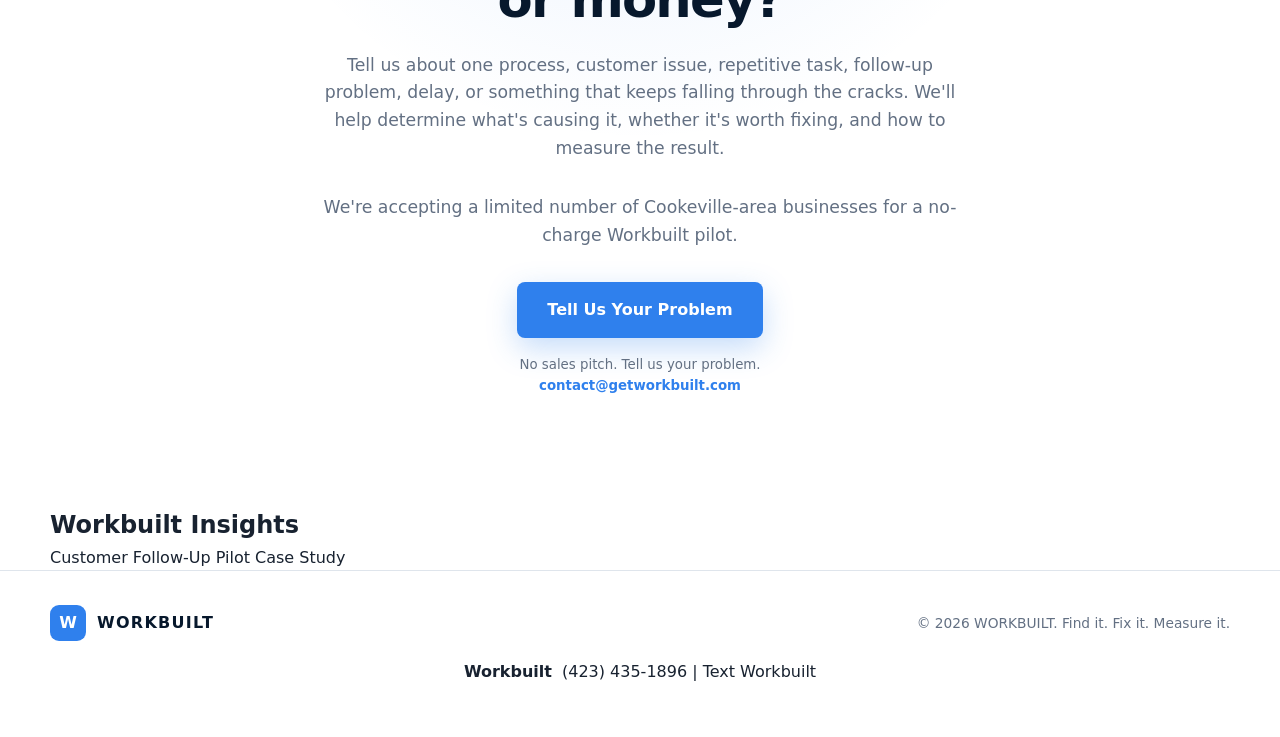
==== commit 74d602a5: "Publish anonymized Workbuilt customer follow-up case study" ====
--- a/index.html
+++ b/index.html
@@ -38,7 +38,7 @@
 
     <meta
         property="og:url"
-        content="https://getworkbuilt.com"
+        content="https://getworkbuilt.com/"
     >
 
     <meta property="og:site_name" content="WORKBUILT">
@@ -49,7 +49,7 @@
 
     <link
         rel="canonical"
-        href="https://getworkbuilt.com"
+        href="https://getworkbuilt.com/"
     >
 
     <link
@@ -362,22 +362,7 @@
 
 
 <script type="application/ld+json">
-{
-  "@context": "https://schema.org",
-  "@type": "ProfessionalService",
-  "name": "Workbuilt",
-  "url": "https://getworkbuilt.com",
-  "email": "contact@getworkbuilt.com",
-  "founder": {
-    "@type": "Person",
-    "name": "Will Goodman"
-  },
-  "areaServed": [
-    {"@type": "City", "name": "Cookeville"},
-    {"@type": "AdministrativeArea", "name": "Upper Cumberland, Tennessee"}
-  ],
-  "description": "Workbuilt helps small businesses identify operational problems, test practical improvements, and measure the result."
-}
+{"@context":"https://schema.org","@type":["ProfessionalService","Organization"],"@id":"https://getworkbuilt.com/#organization","name":"Workbuilt","url":"https://getworkbuilt.com/","email":"contact@getworkbuilt.com","telephone":"+1-423-435-1896","founder":{"@type":"Person","name":"Will Goodman"},"areaServed":[{"@type":"City","name":"Cookeville","addressRegion":"TN"},{"@type":"AdministrativeArea","name":"Upper Cumberland, Tennessee"}],"description":"Workbuilt helps small businesses identify operational problems, test practical improvements, and measure the result."}
 </script>
 
 <script type="application/ld+json">
@@ -1065,6 +1050,9 @@
 
     </section>
 
+
+<section class="wb-authority-discovery" aria-label="Workbuilt insights"><div class="container"><h2>Workbuilt Insights</h2><!-- WORKBUILT AUTHORITY LINKS -->
+<p class="wb-authority-link"><a href="/customer-follow-up-pilot-case-study/">Customer Follow-Up Pilot Case Study</a></p></div></section>
 </main>
 
 
@@ -1169,11 +1157,18 @@
 
 
     const params = new URLSearchParams(window.location.search);
+    /* WORKBUILT RELEASE 2A REFERRAL CLASSIFIER */
+    function wbClassifyReferral(referrer){const r=(referrer||"").toLowerCase();if(!r)return {source:"direct",medium:"none"};if(r.includes("chatgpt.com"))return {source:"chatgpt",medium:"ai_referral"};if(r.includes("perplexity.ai"))return {source:"perplexity",medium:"ai_referral"};if(r.includes("claude.ai"))return {source:"claude",medium:"ai_referral"};if(r.includes("grok.com")||r.includes("x.com"))return {source:"grok_x",medium:"ai_referral"};if(r.includes("google."))return {source:"google",medium:"organic"};if(r.includes("bing.com"))return {source:"bing",medium:"organic"};return {source:"referral",medium:"referral"};}
+    /* WORKBUILT RELEASE 2A REFERRAL CLASSIFIER END */
+
     const attributionKeys = ["utm_source","utm_medium","utm_campaign","utm_content","utm_term"];
     attributionKeys.forEach(function(key) {
         const incoming = params.get(key);
         if (incoming && !sessionStorage.getItem("wb_" + key)) sessionStorage.setItem("wb_" + key, incoming);
     });
+    const wbReferral=wbClassifyReferral(document.referrer);
+    if(!sessionStorage.getItem("wb_utm_source")&&!params.get("utm_source")) sessionStorage.setItem("wb_utm_source",wbReferral.source);
+    if(!sessionStorage.getItem("wb_utm_medium")&&!params.get("utm_medium")) sessionStorage.setItem("wb_utm_medium",wbReferral.medium);
     if (!sessionStorage.getItem("wb_landing_page")) sessionStorage.setItem("wb_landing_page", window.location.href);
     if (!sessionStorage.getItem("wb_referrer")) sessionStorage.setItem("wb_referrer", document.referrer || "DIRECT");
 
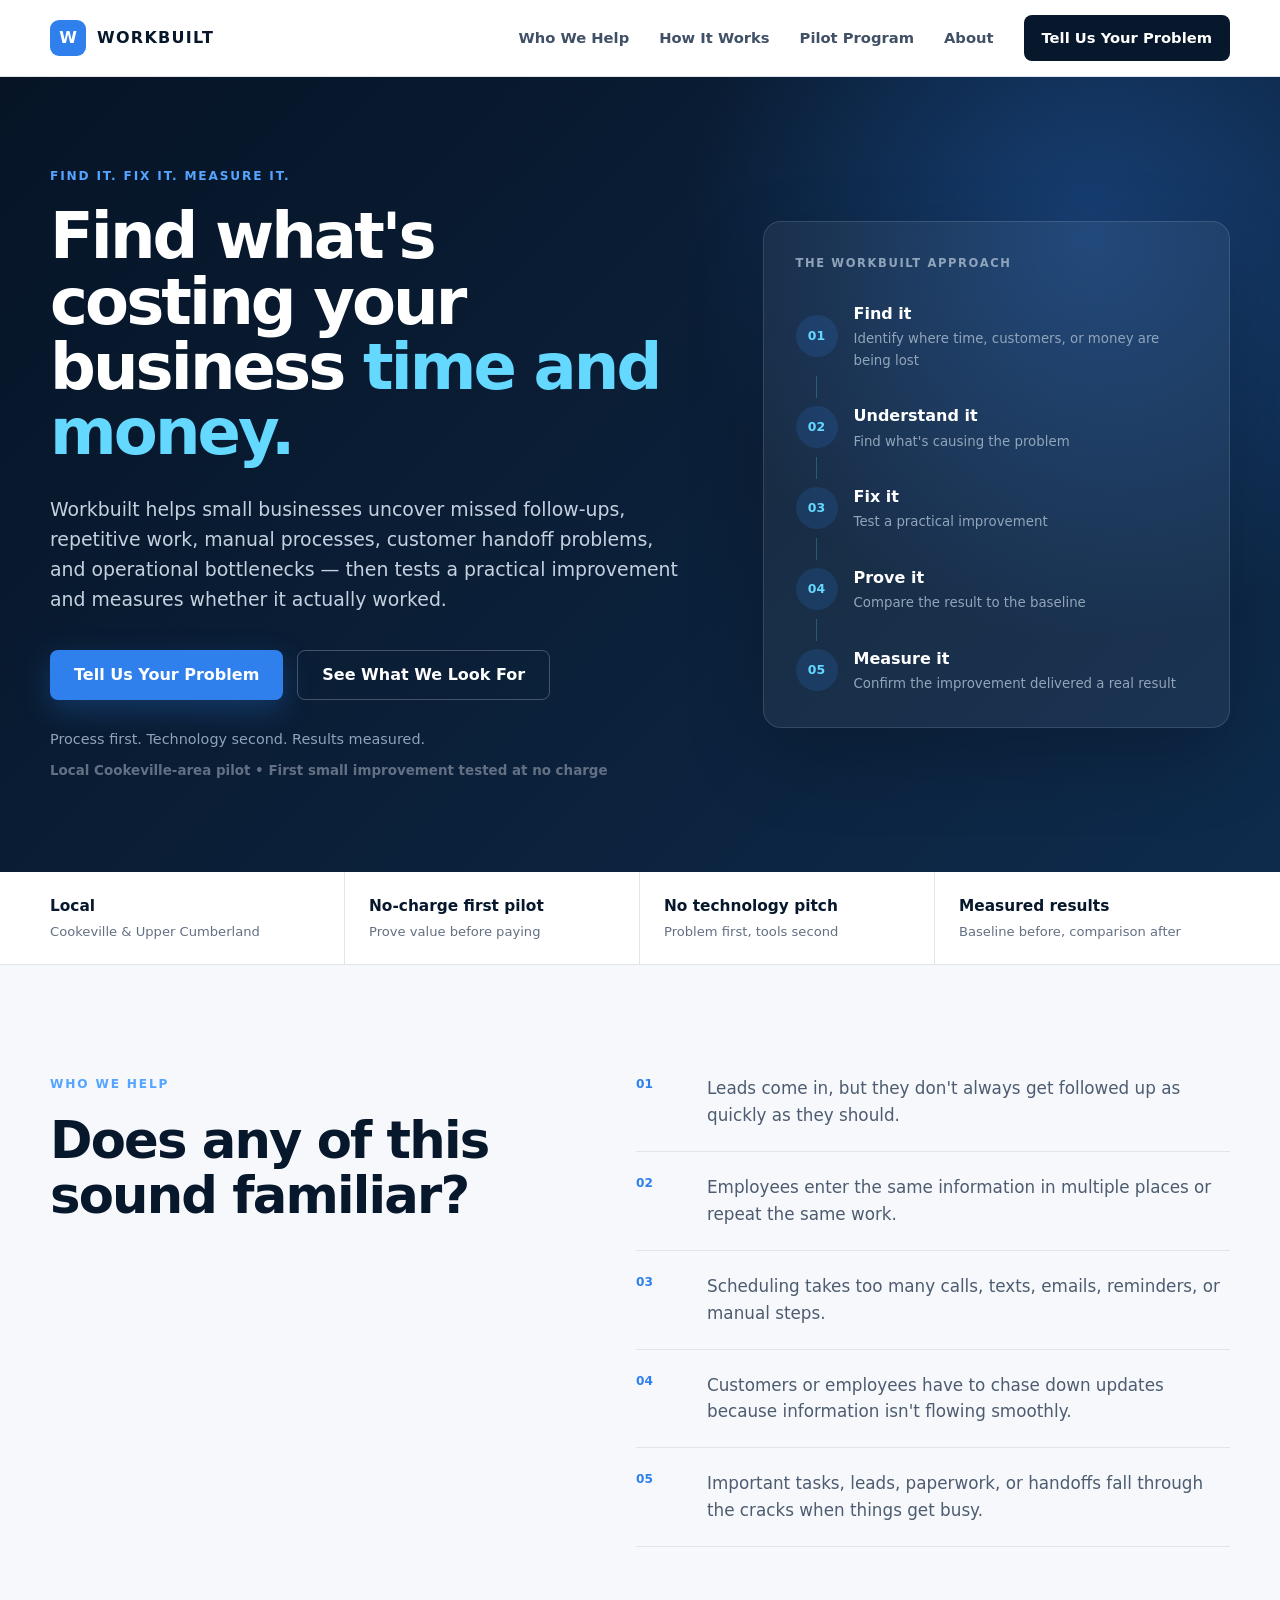
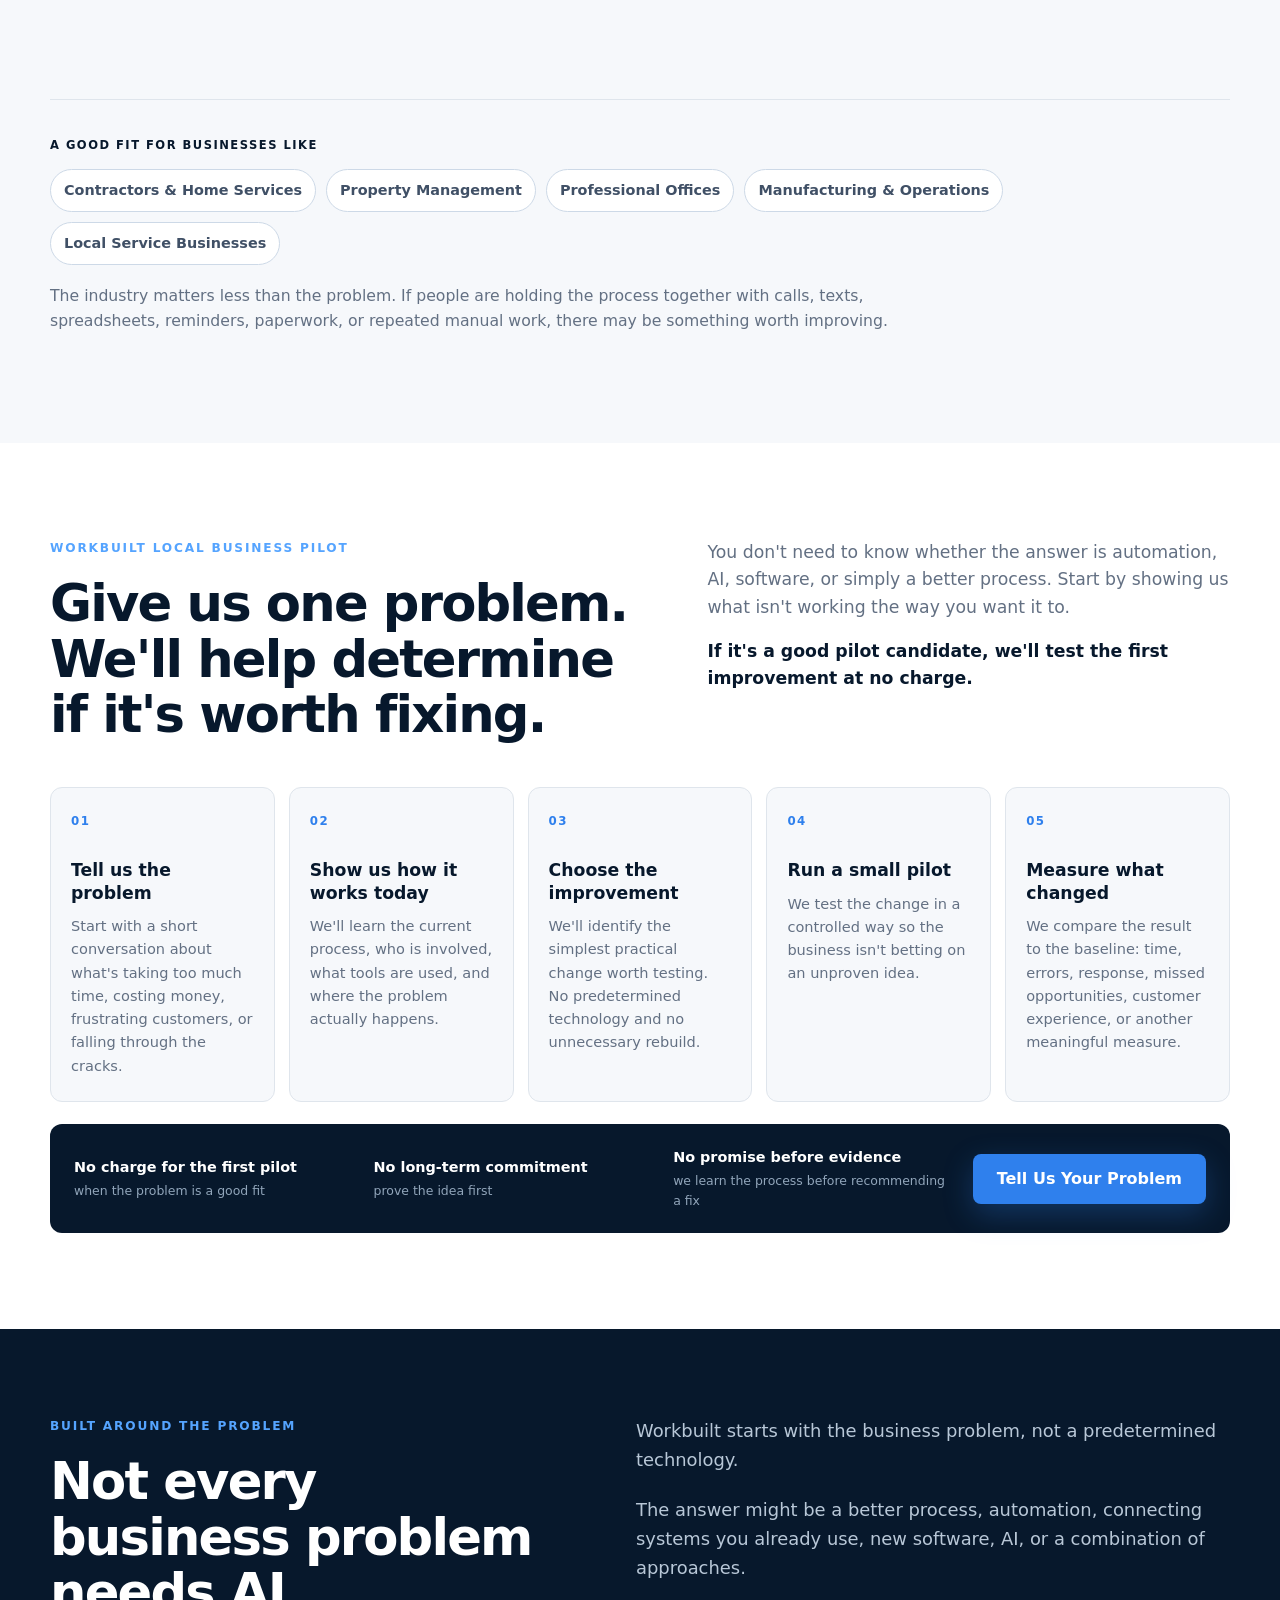
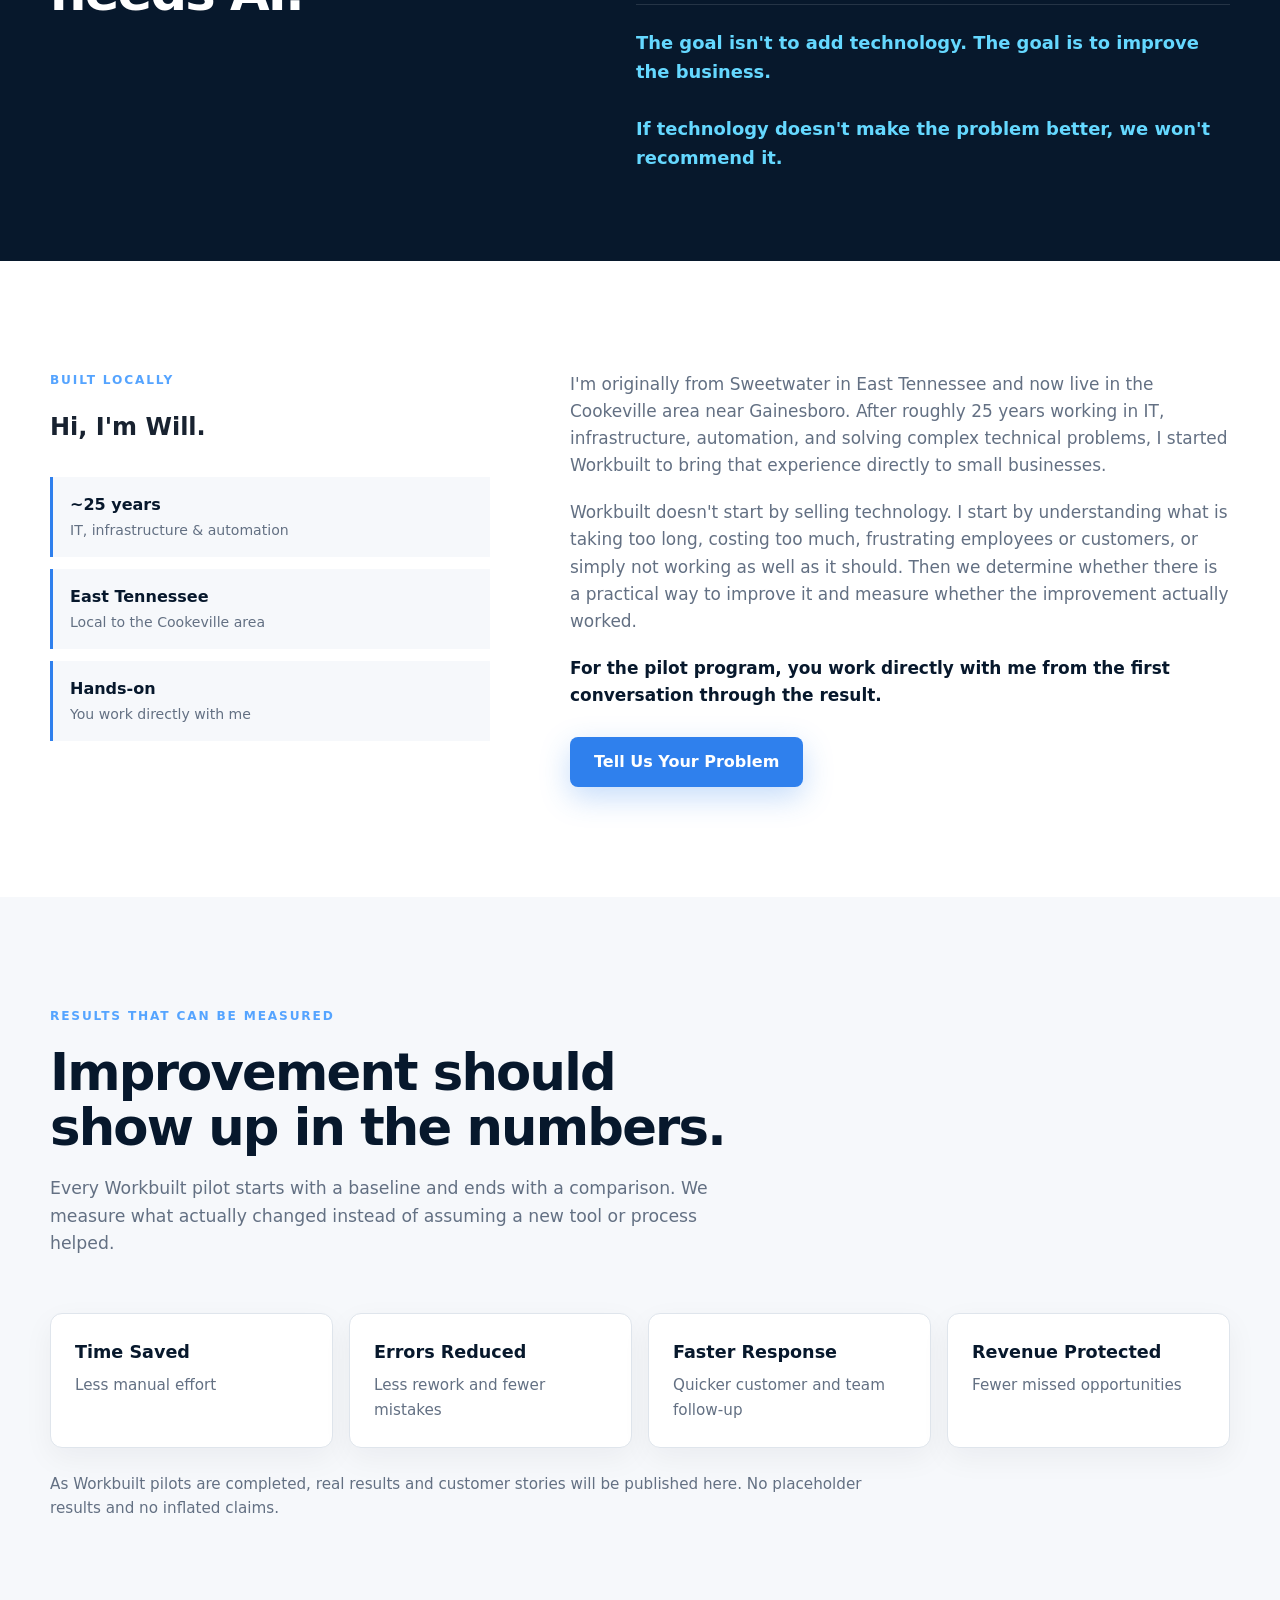
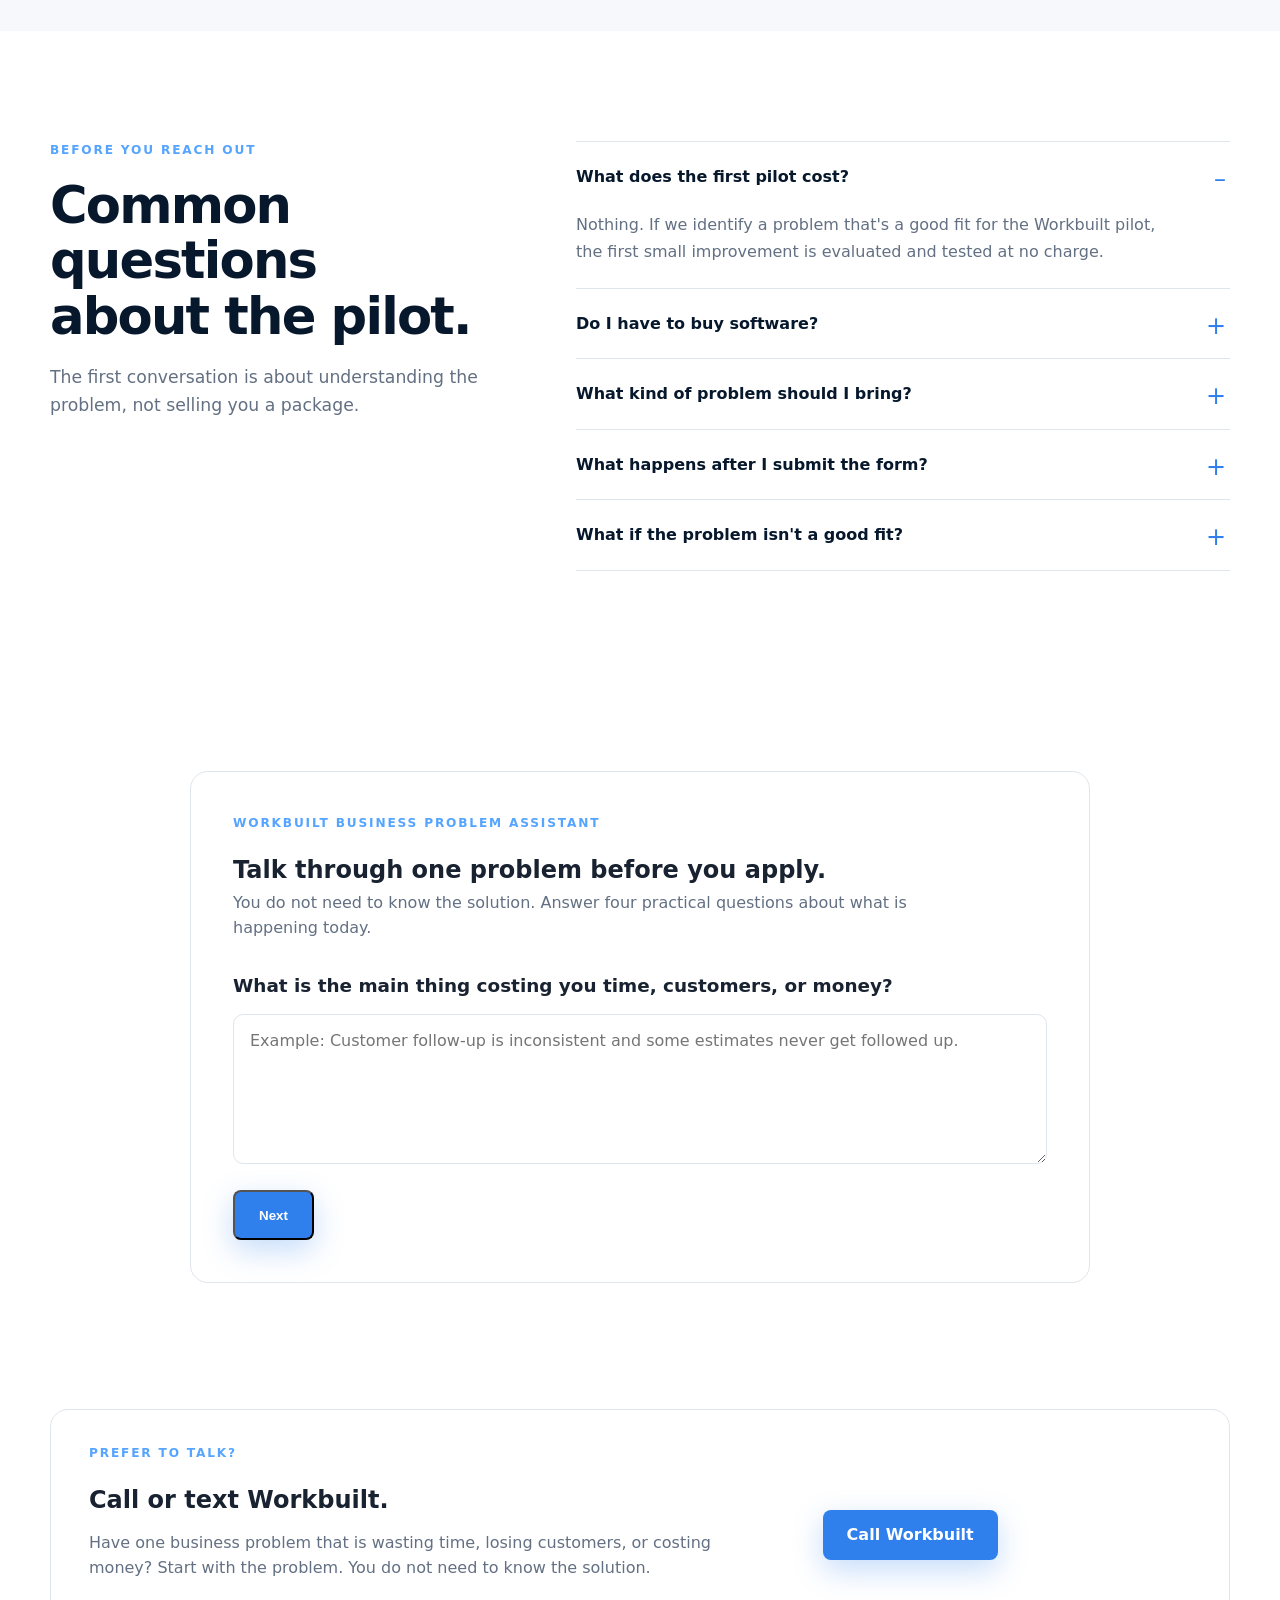
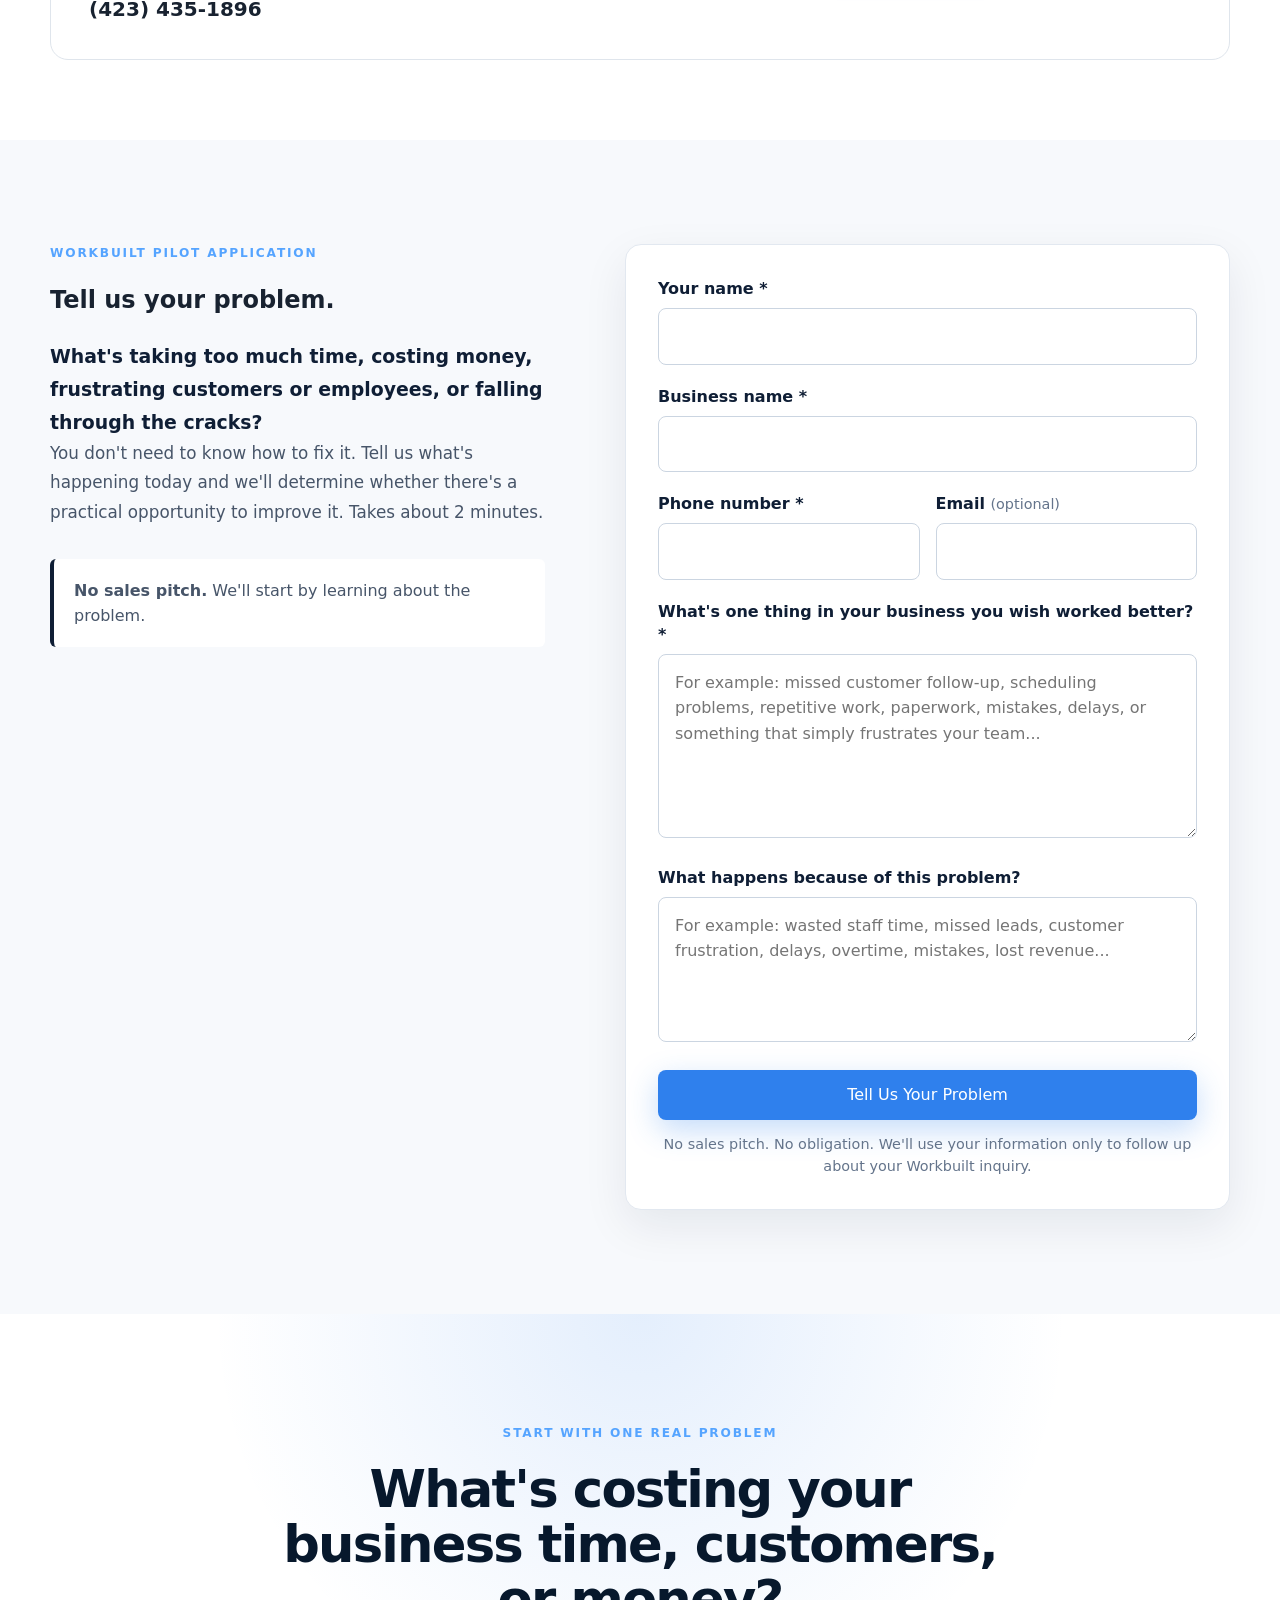
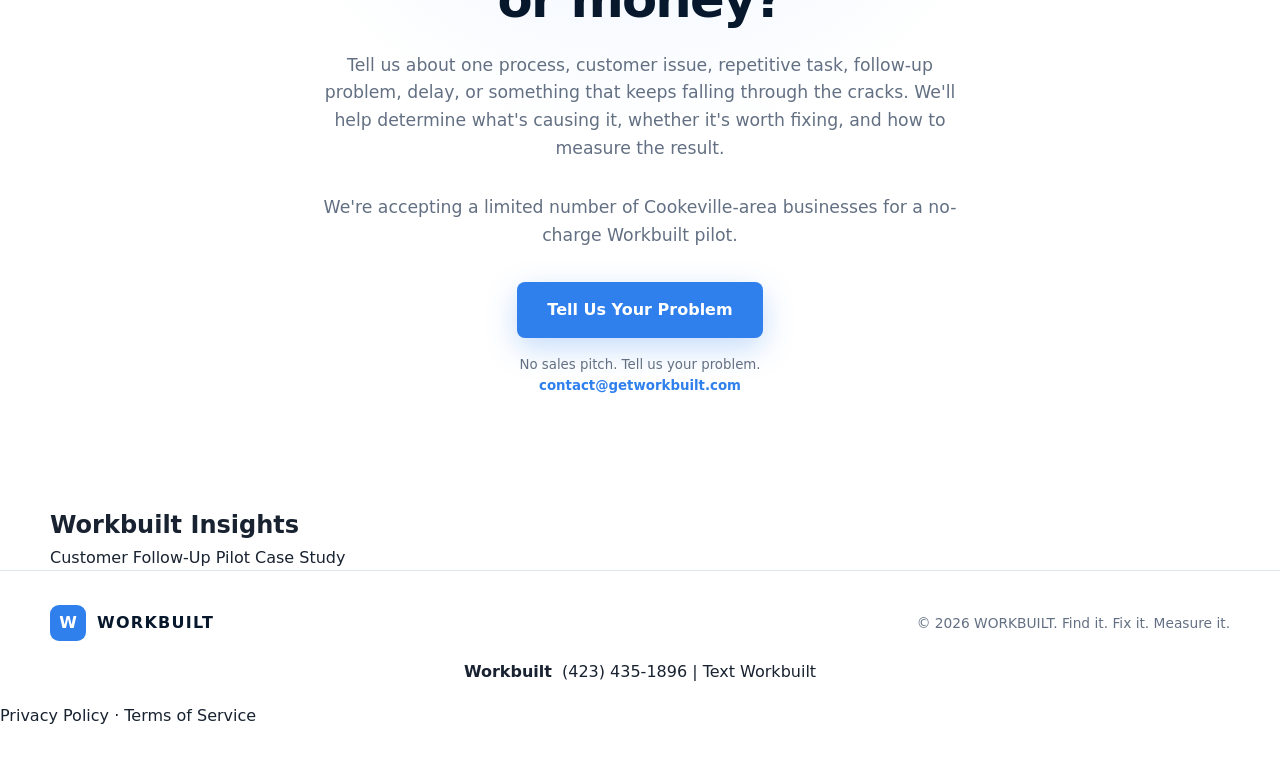
==== commit 2e2b71c4: "Add Workbuilt privacy policy and terms for Google verification" ====
--- a/index.html
+++ b/index.html
@@ -1082,6 +1082,14 @@
     <strong>Workbuilt</strong>
     <span><a href="tel:+14234351896" data-contact-method="PHONE">(423) 435-1896</a> | <a href="sms:+14234351896" data-contact-method="SMS">Text Workbuilt</a></span>
   </div>
+
+<!-- WORKBUILT LEGAL LINKS -->
+<div class="wb-legal-links" aria-label="Legal">
+  <a href="/privacy/">Privacy Policy</a>
+  <span aria-hidden="true"> · </span>
+  <a href="/terms/">Terms of Service</a>
+</div>
+
 </footer>
 
 
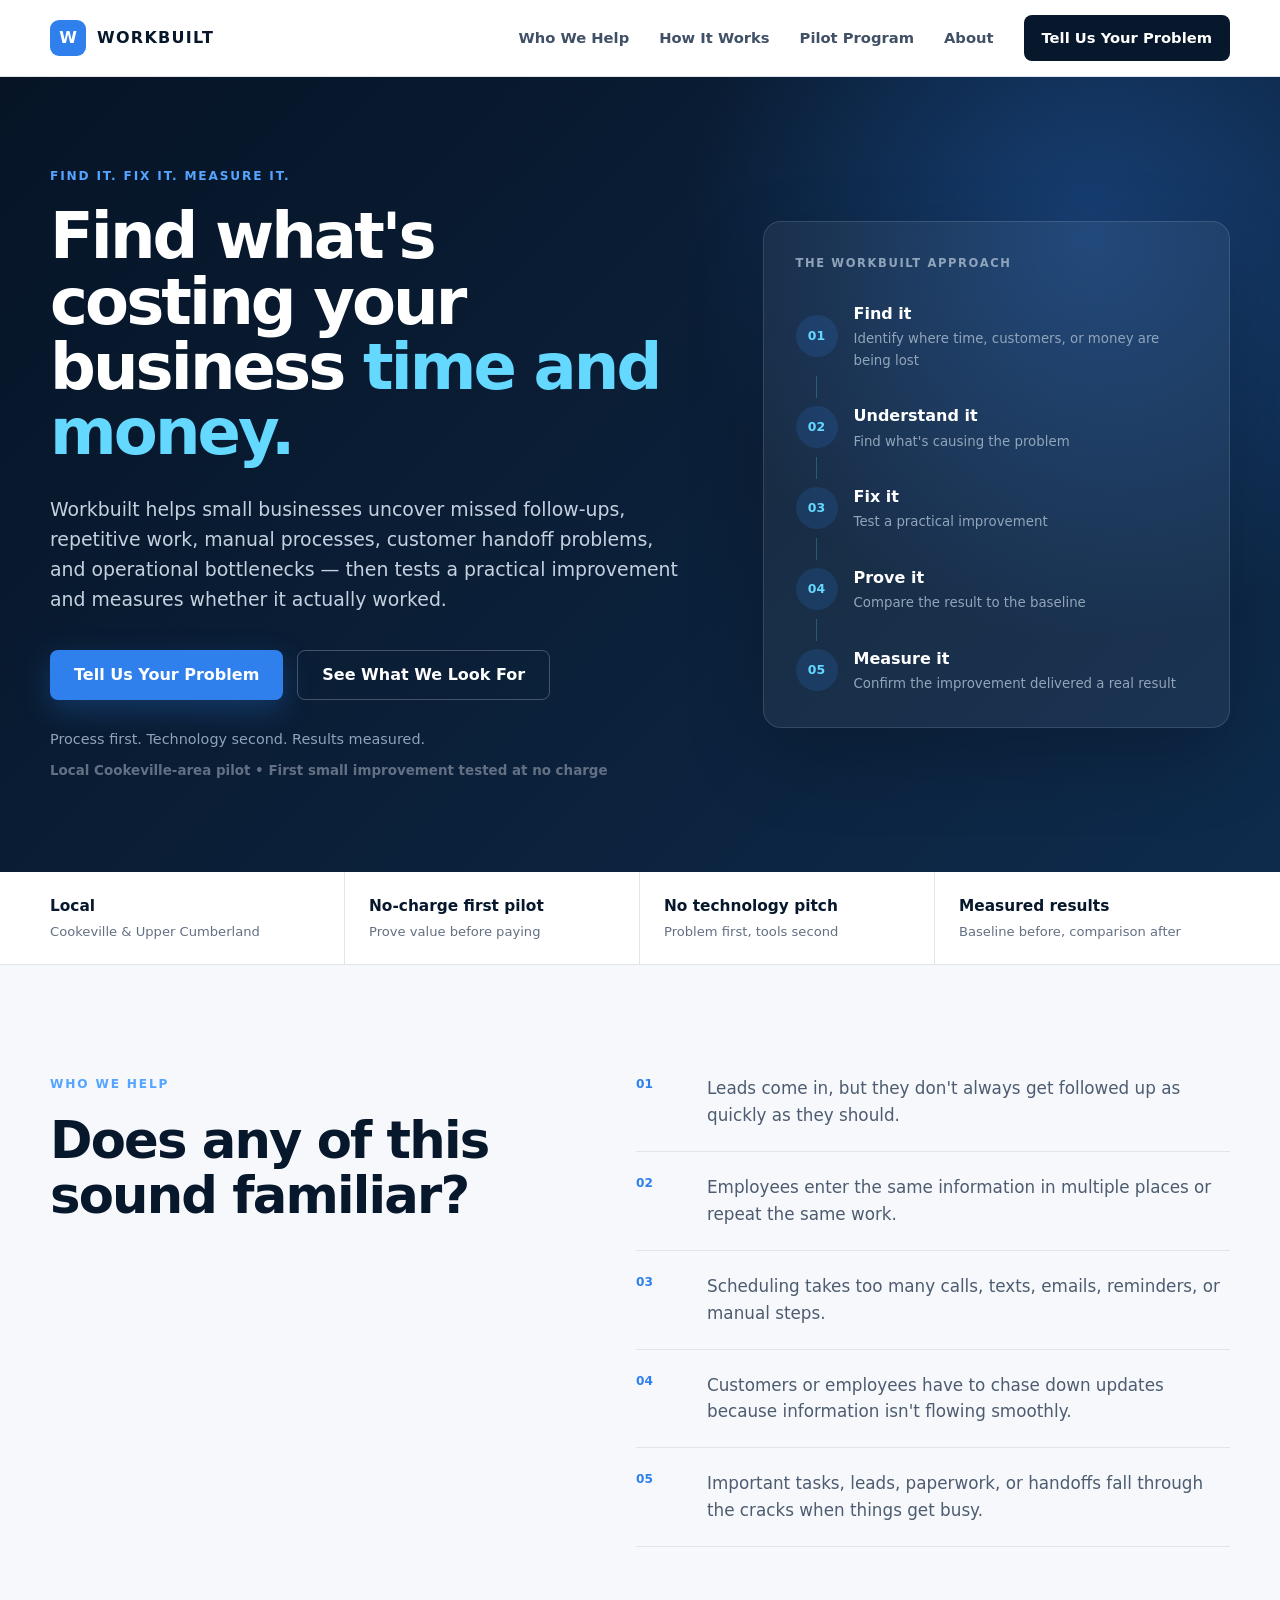
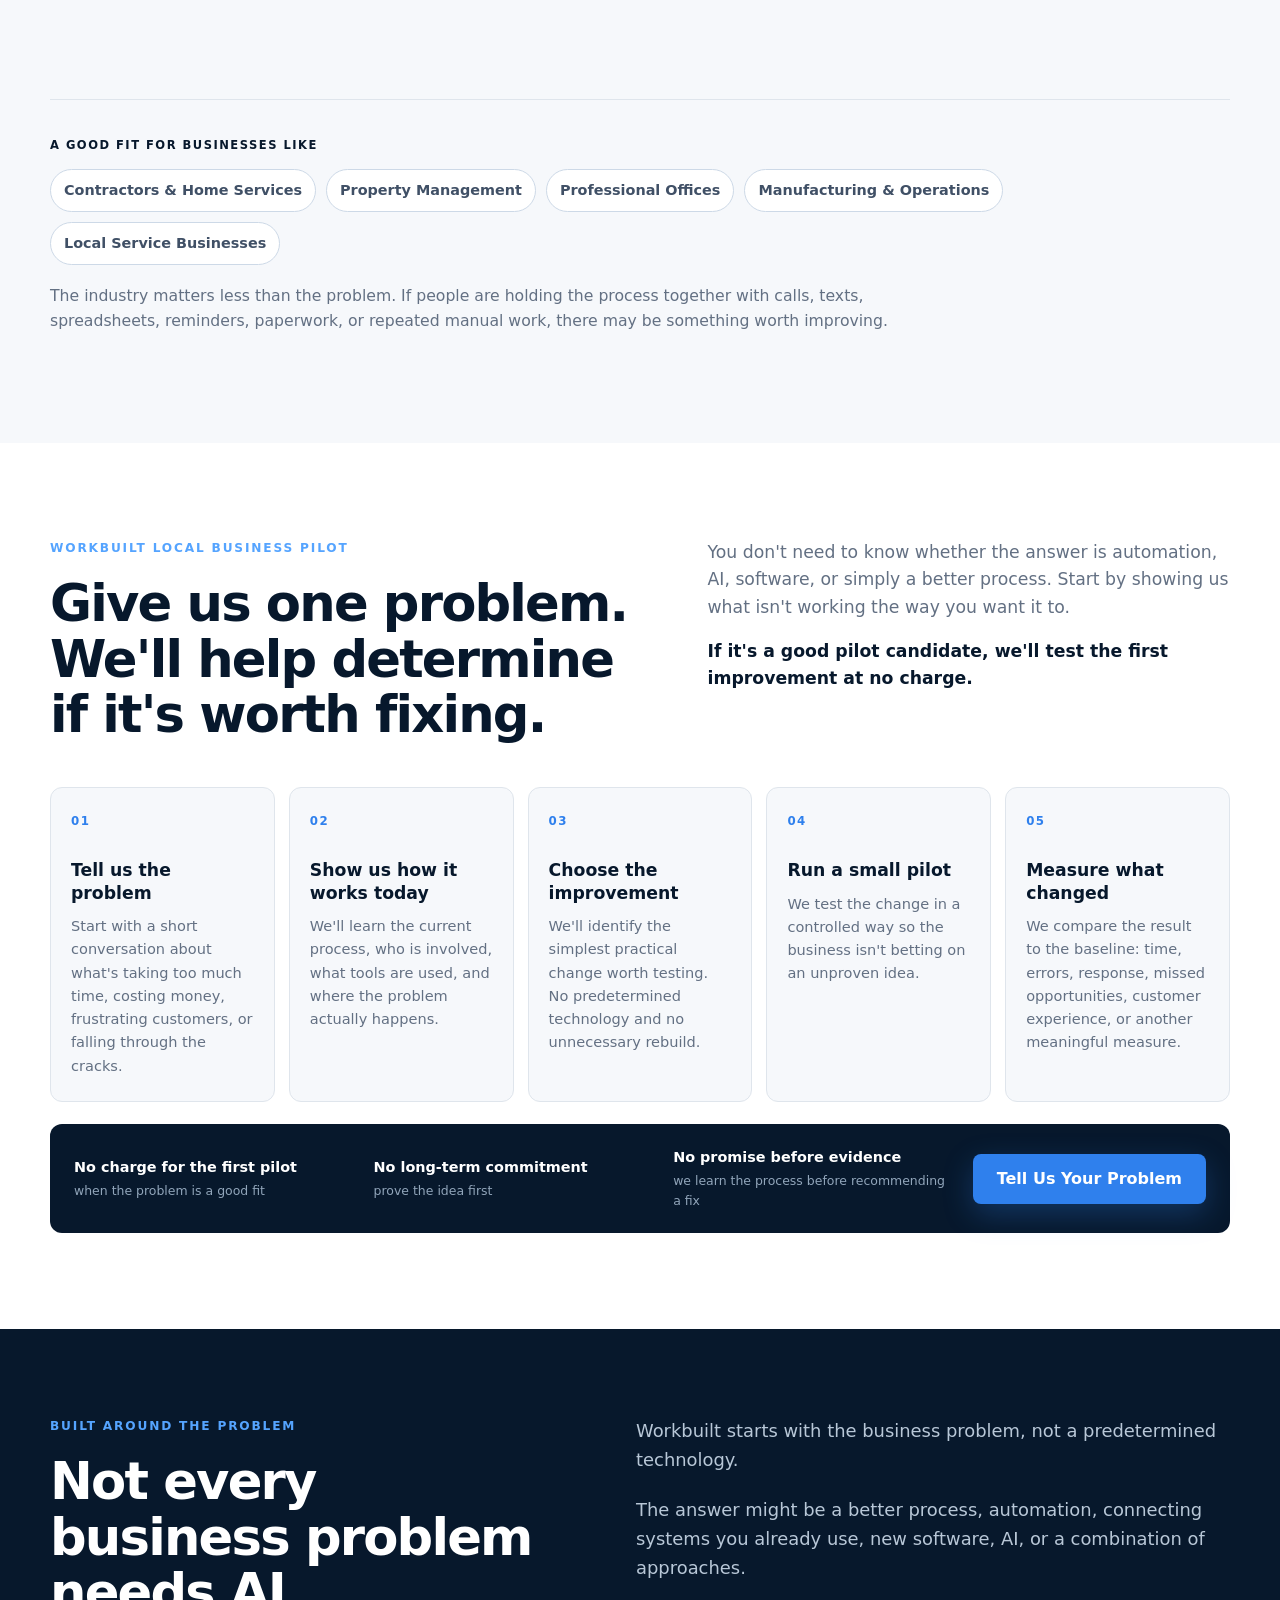
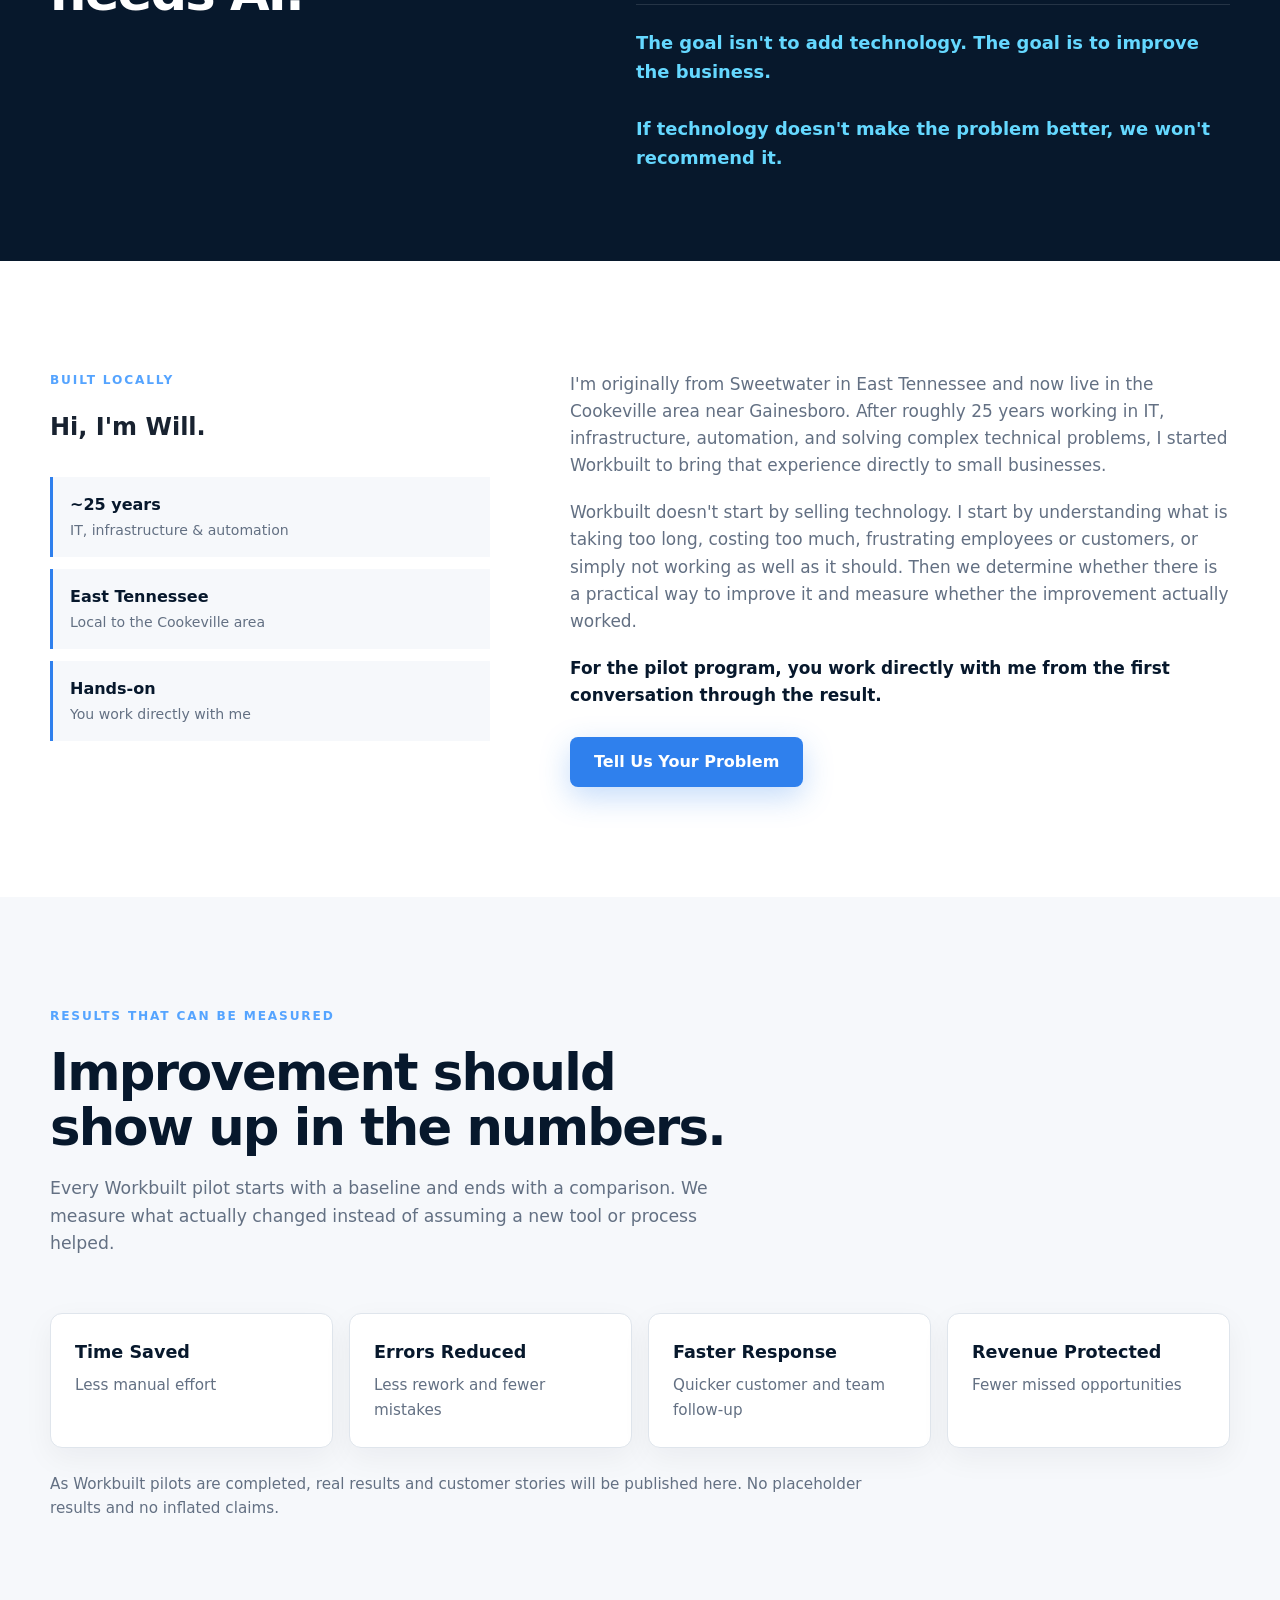
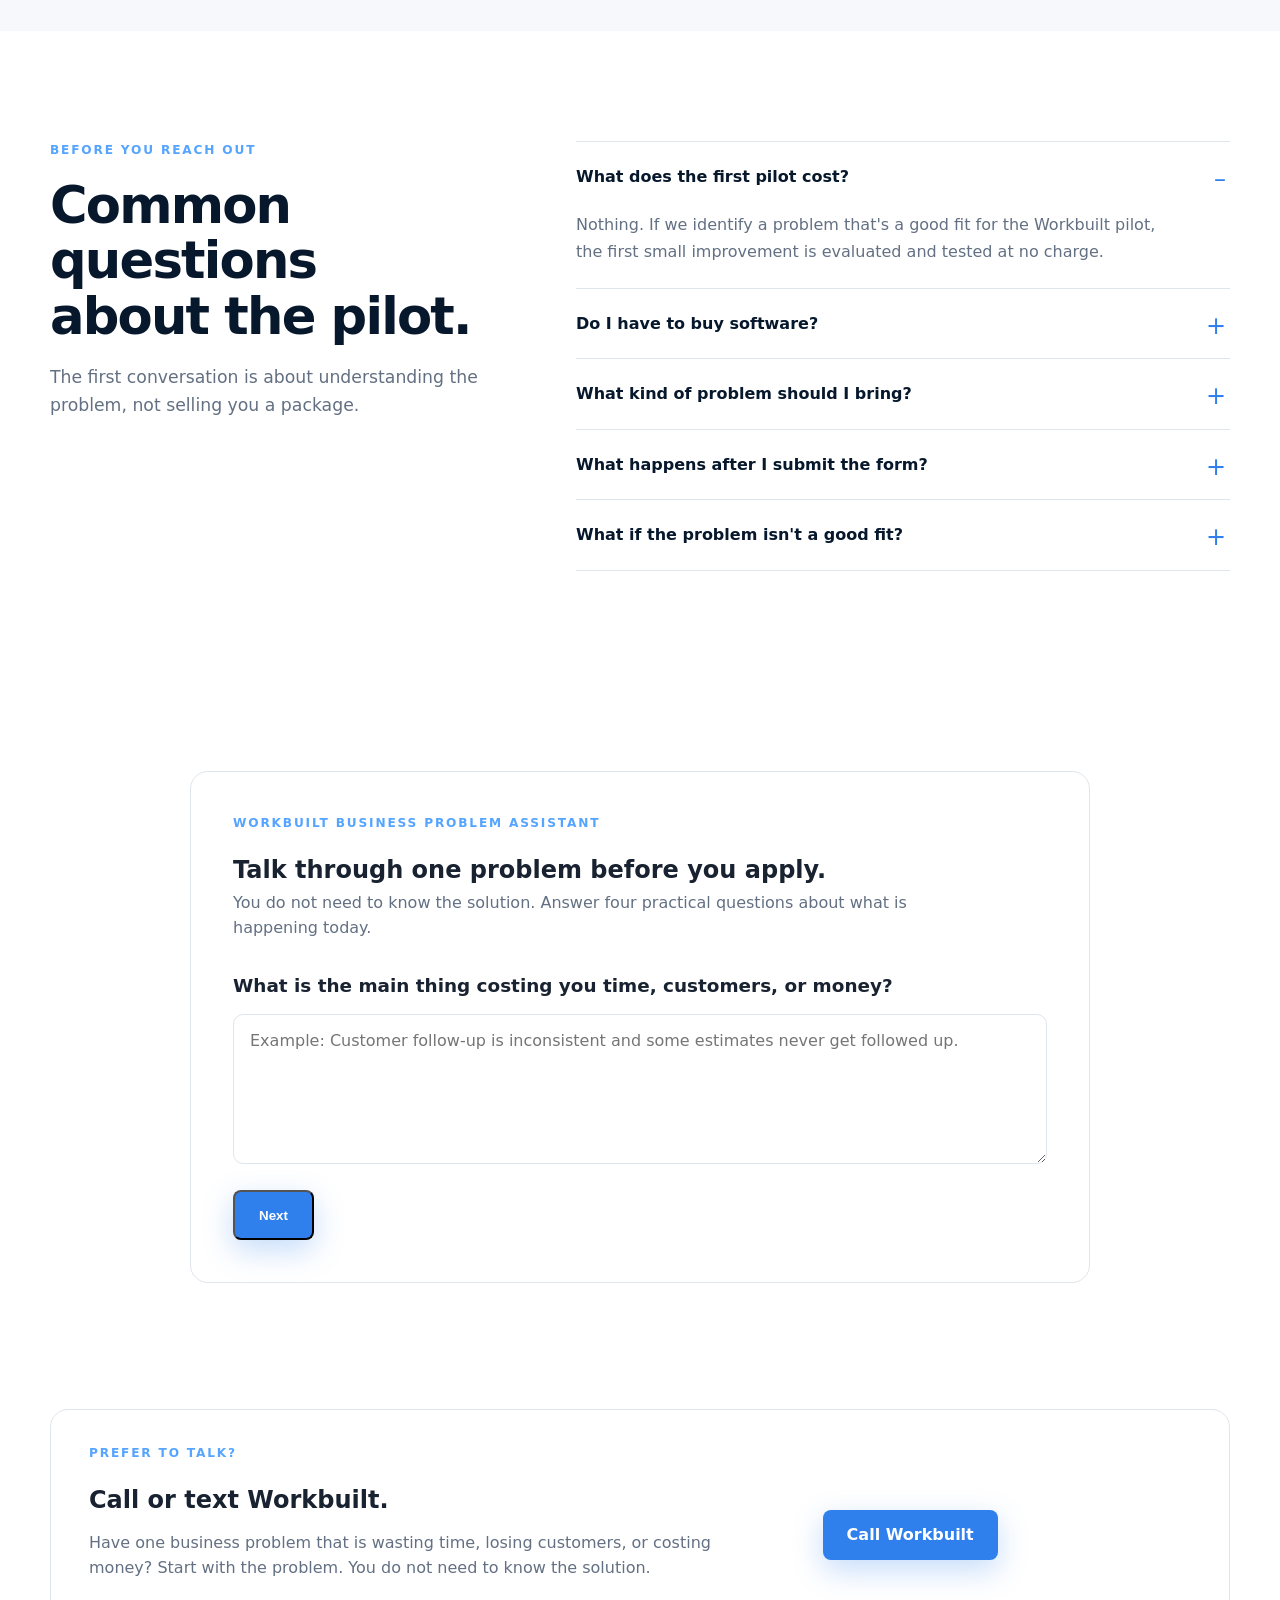
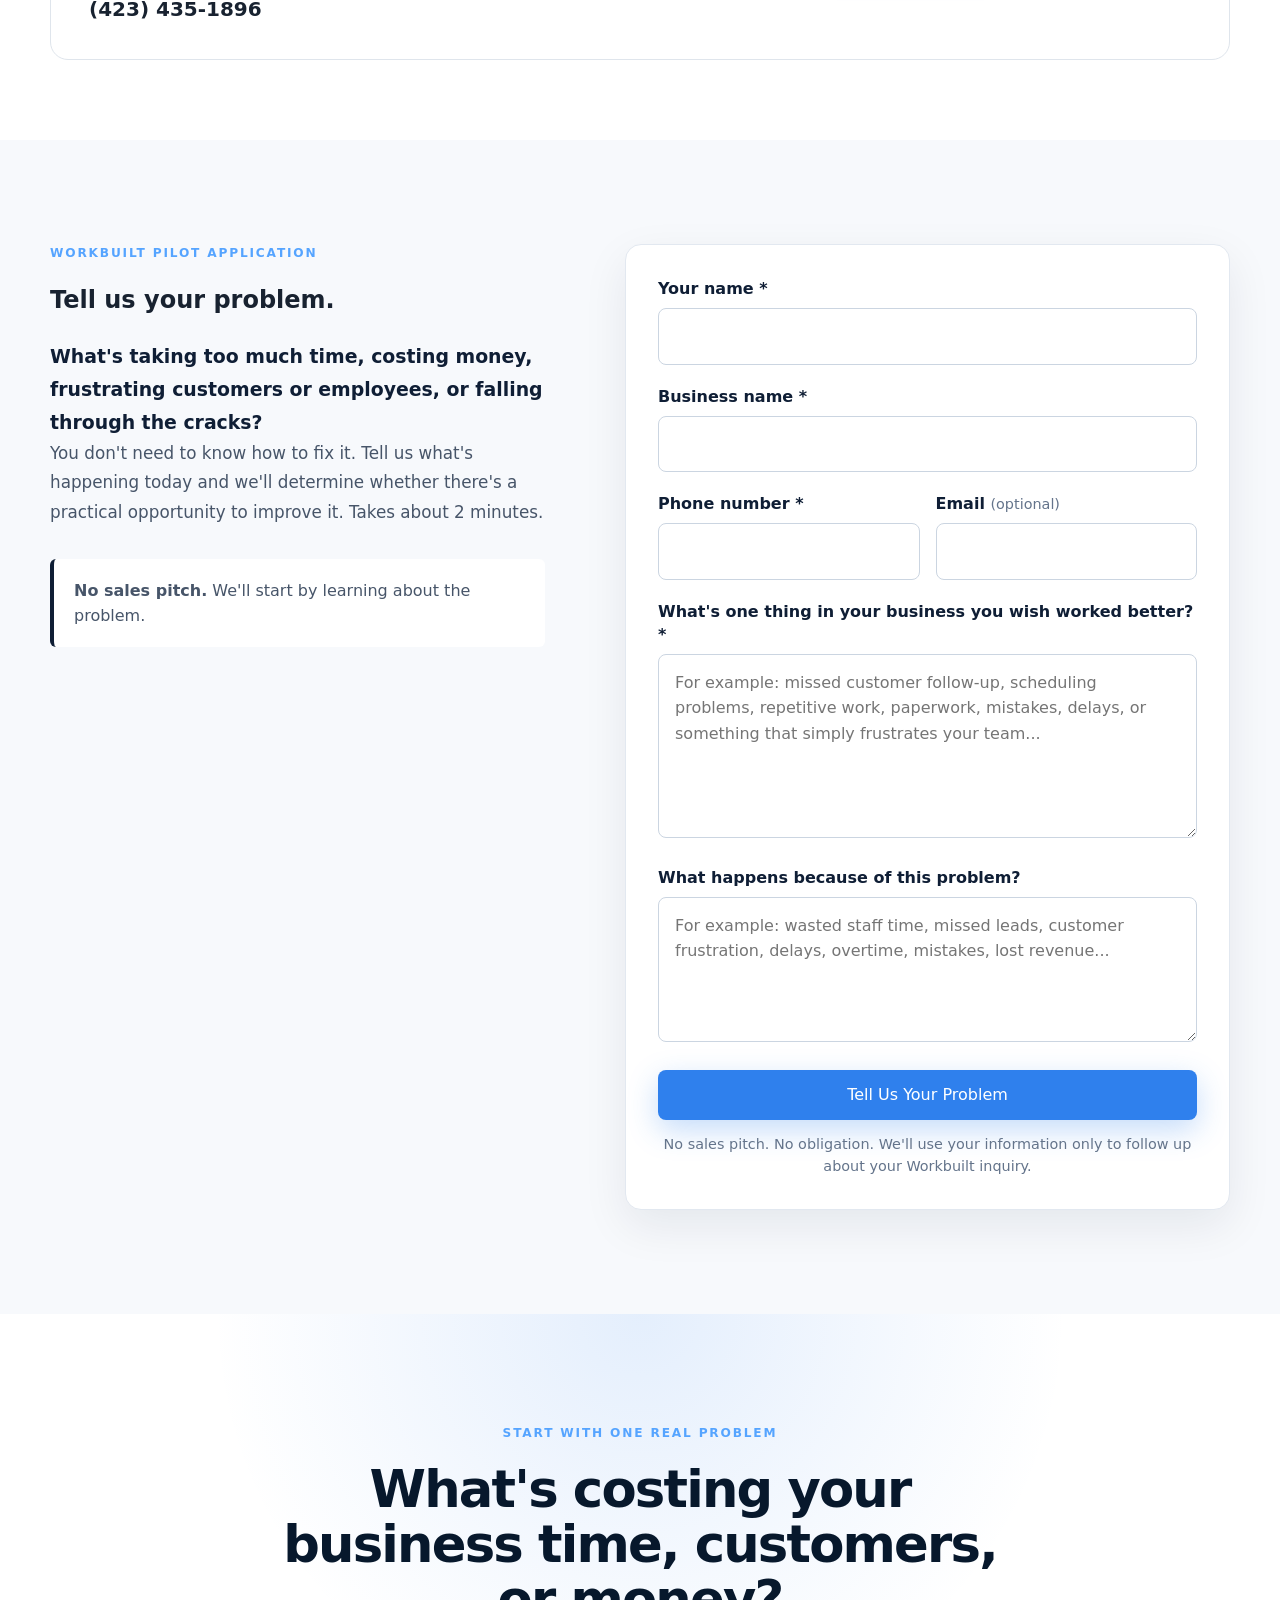
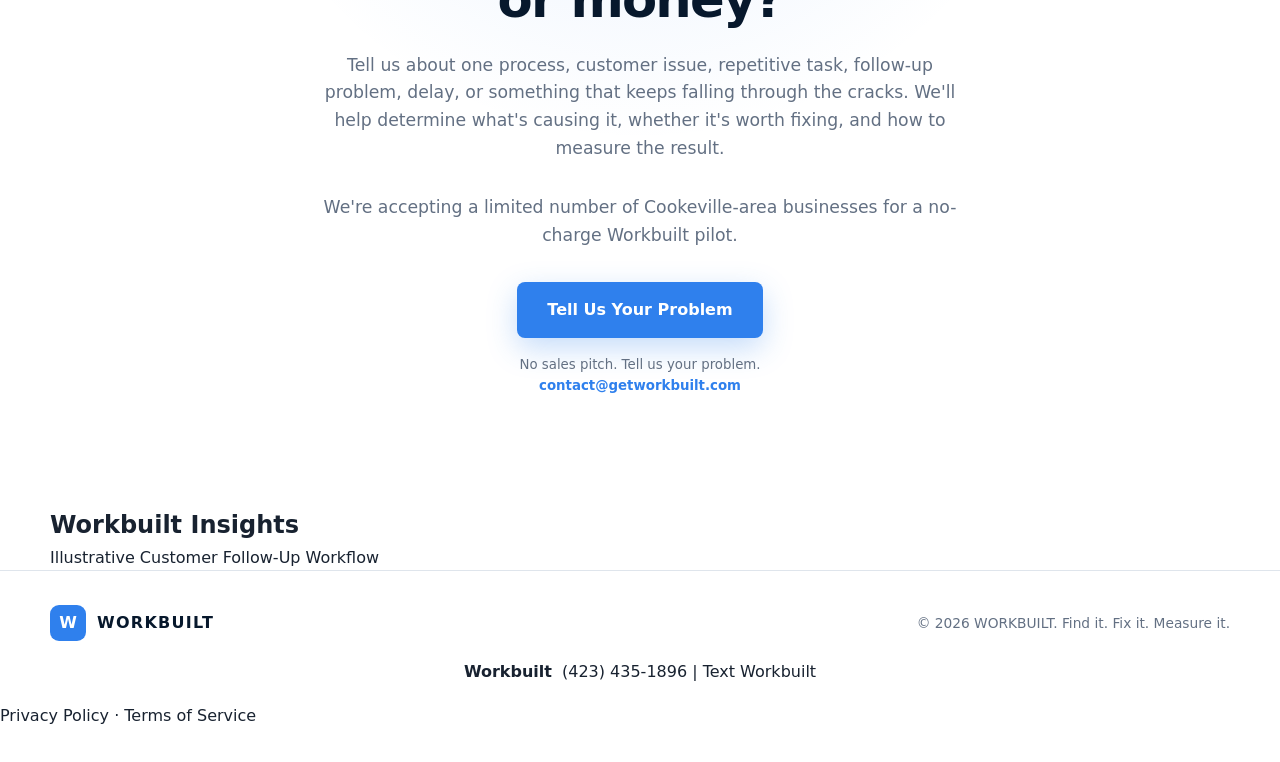
==== commit 0209dcf0: "Clarify follow-up workflow as an illustrative example" ====
--- a/index.html
+++ b/index.html
@@ -1052,7 +1052,7 @@
 
 
 <section class="wb-authority-discovery" aria-label="Workbuilt insights"><div class="container"><h2>Workbuilt Insights</h2><!-- WORKBUILT AUTHORITY LINKS -->
-<p class="wb-authority-link"><a href="/customer-follow-up-pilot-case-study/">Customer Follow-Up Pilot Case Study</a></p></div></section>
+<p class="wb-authority-link"><a href="/customer-follow-up-pilot-case-study/">Illustrative Customer Follow-Up Workflow</a></p></div></section>
 </main>
 
 
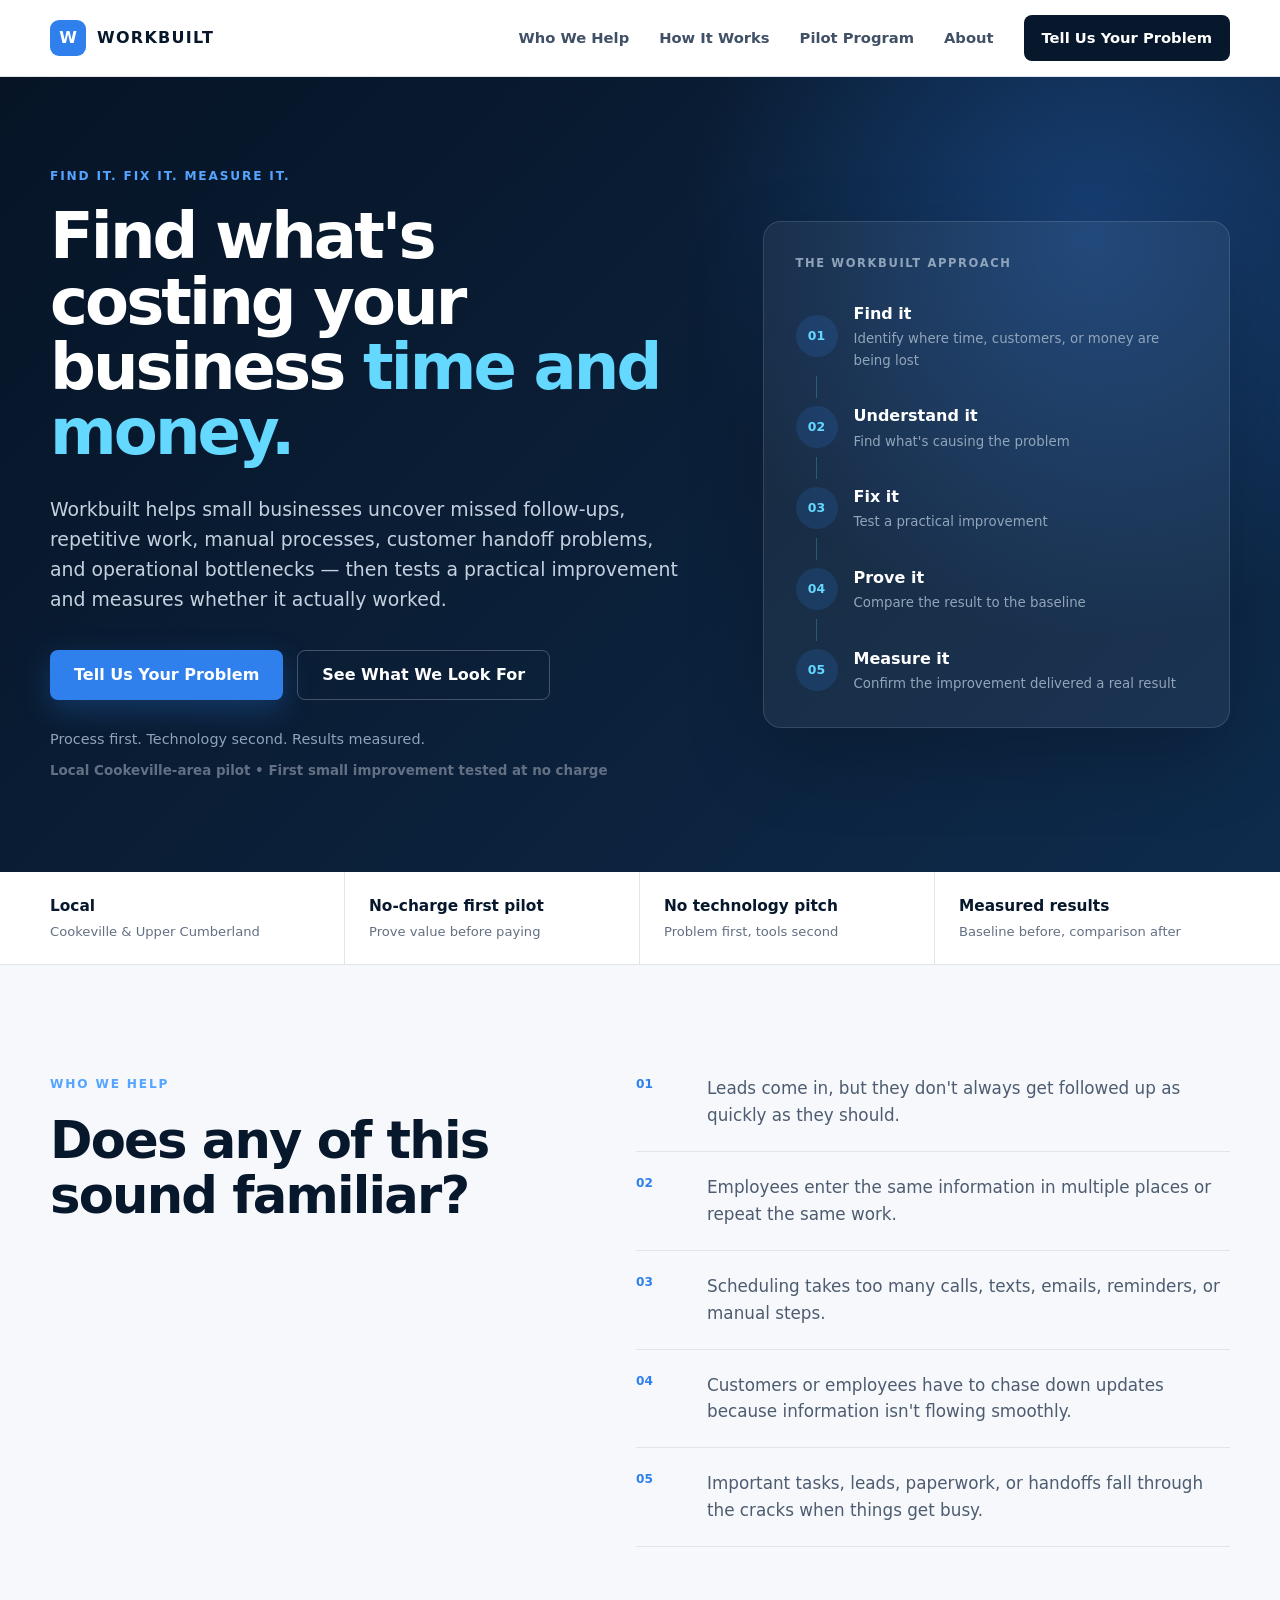
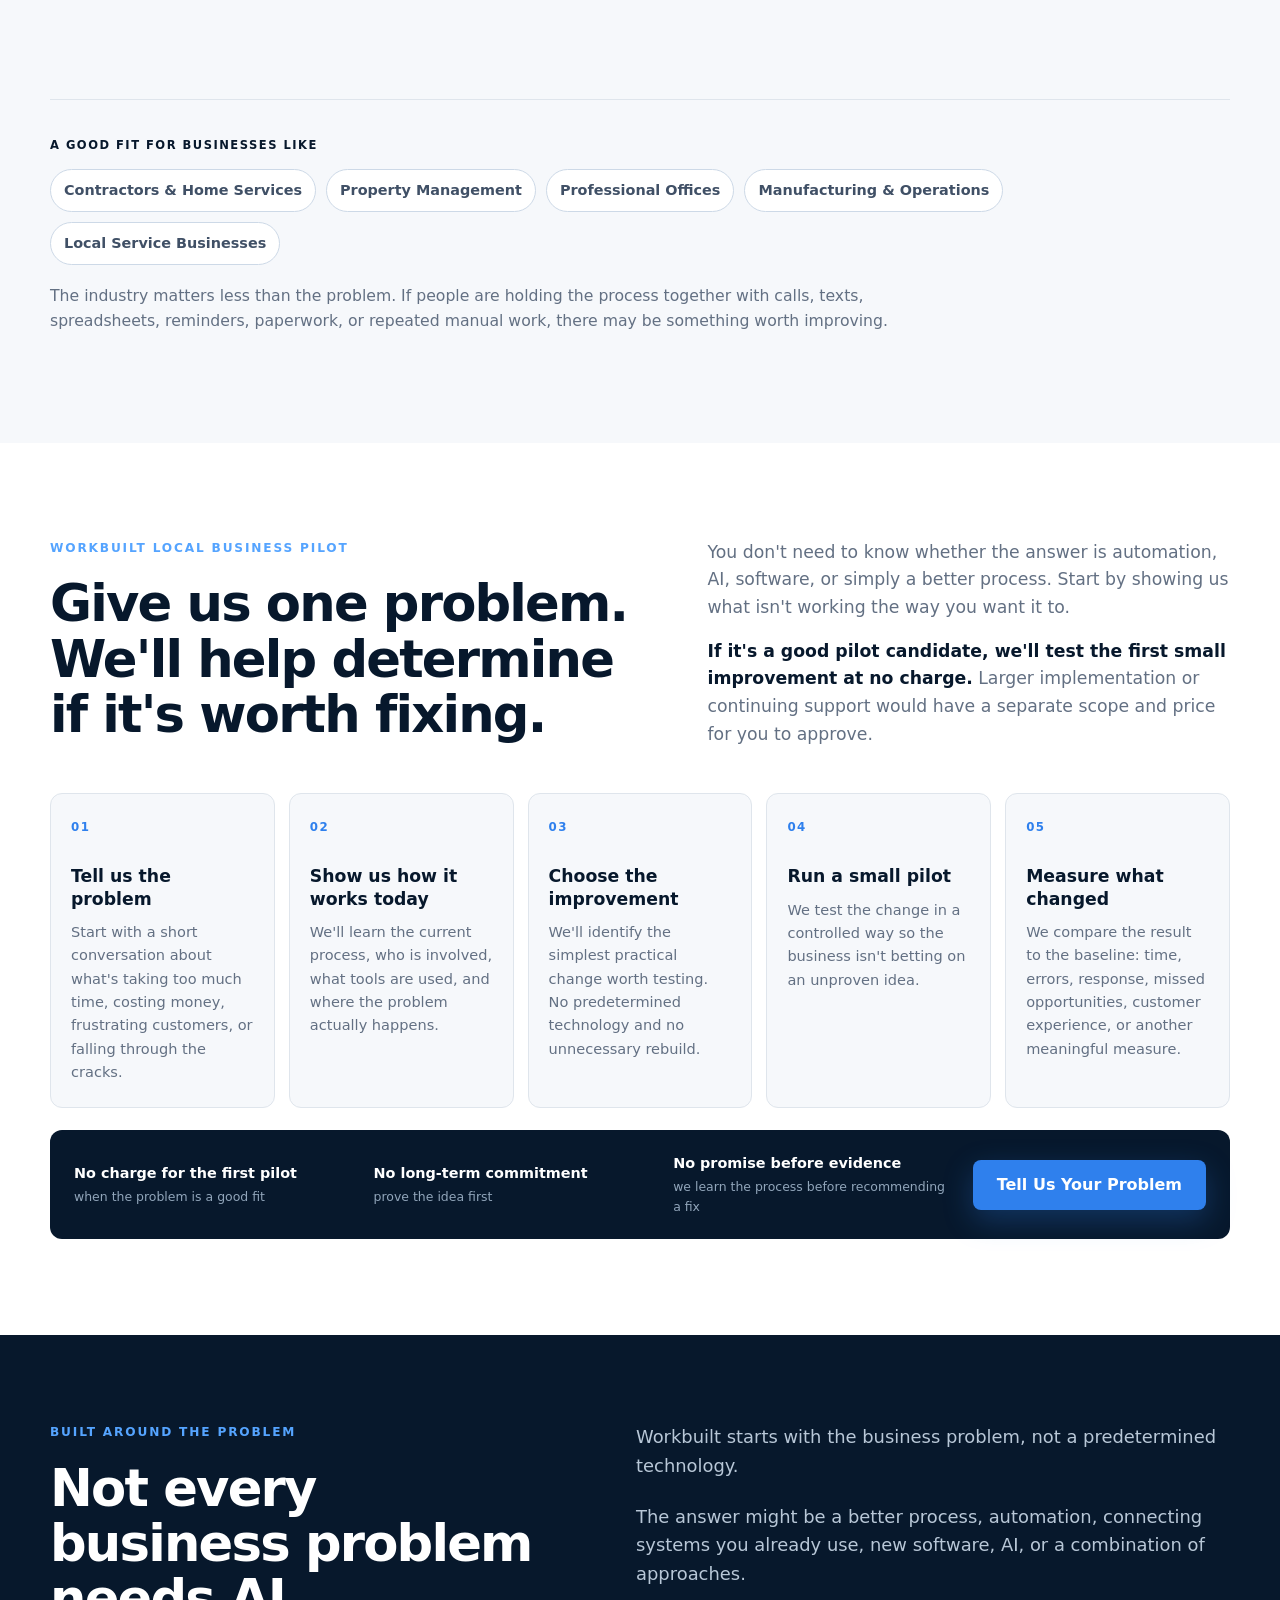
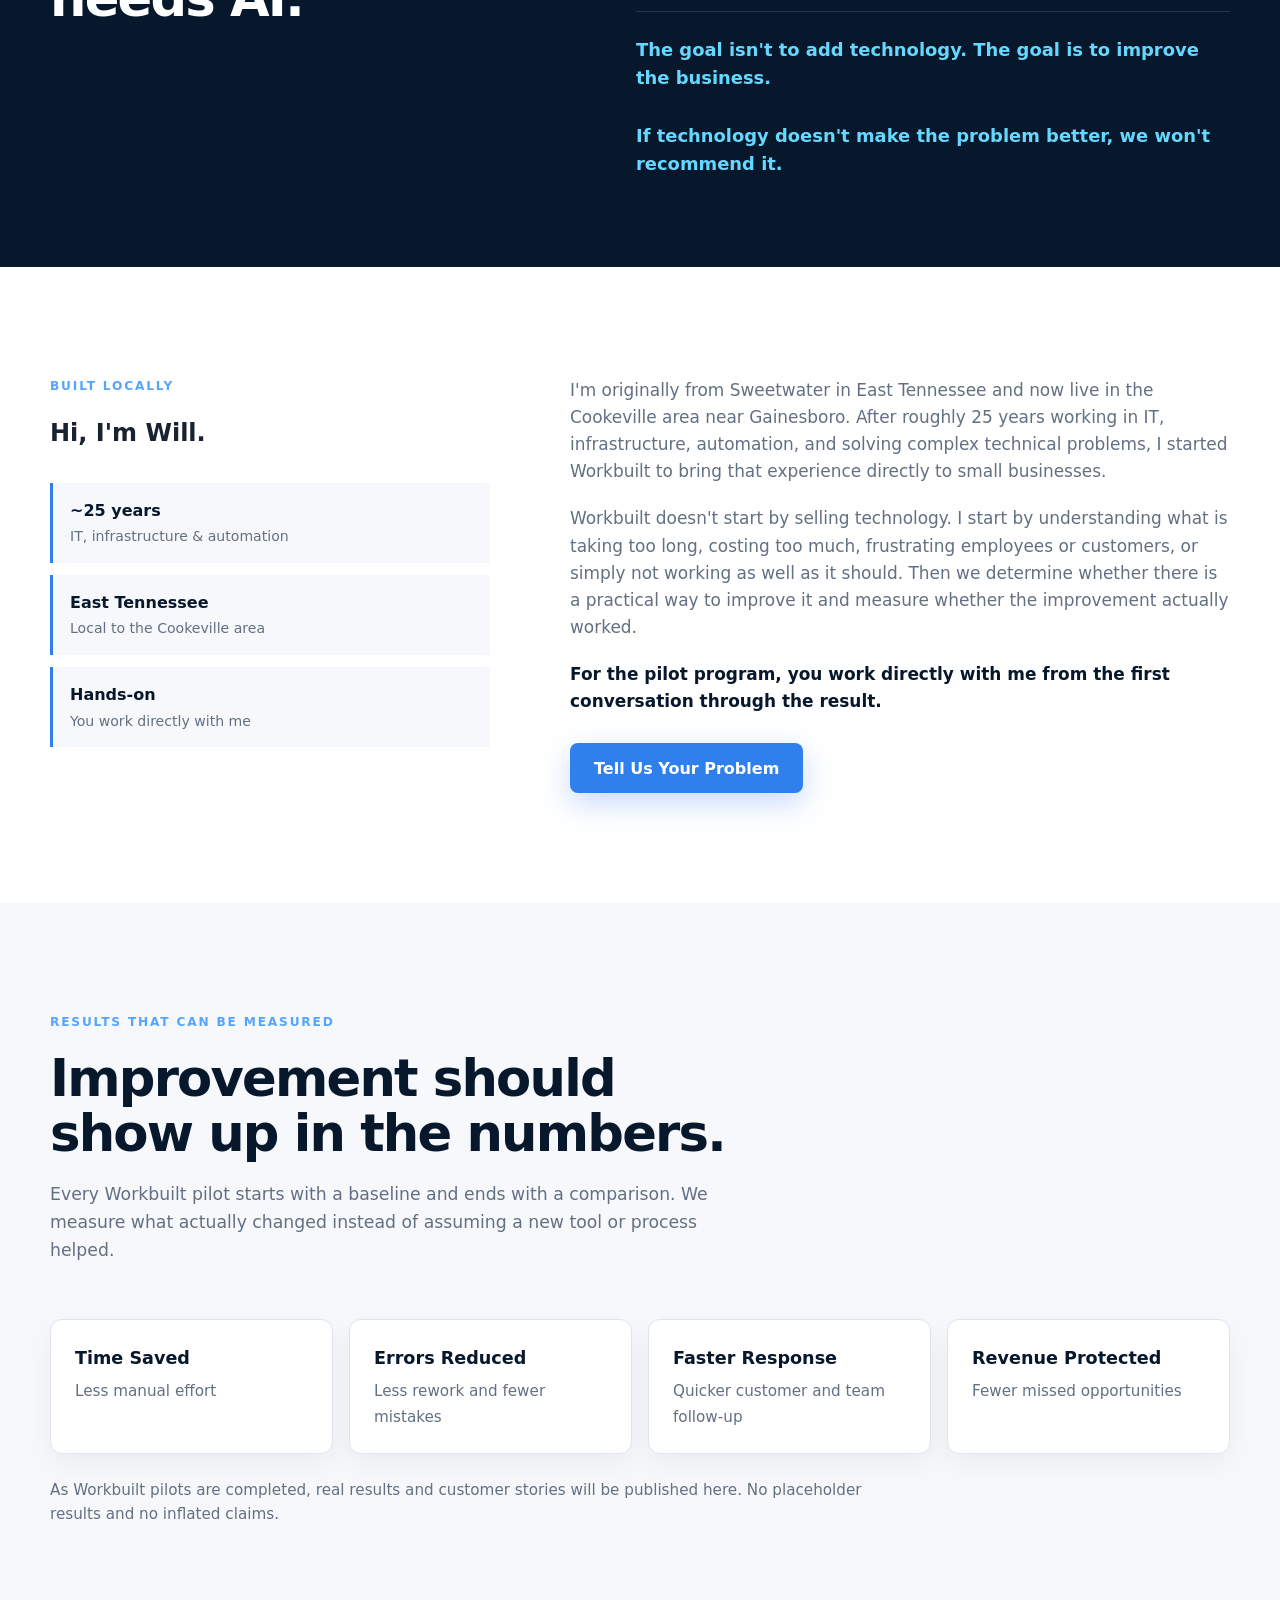
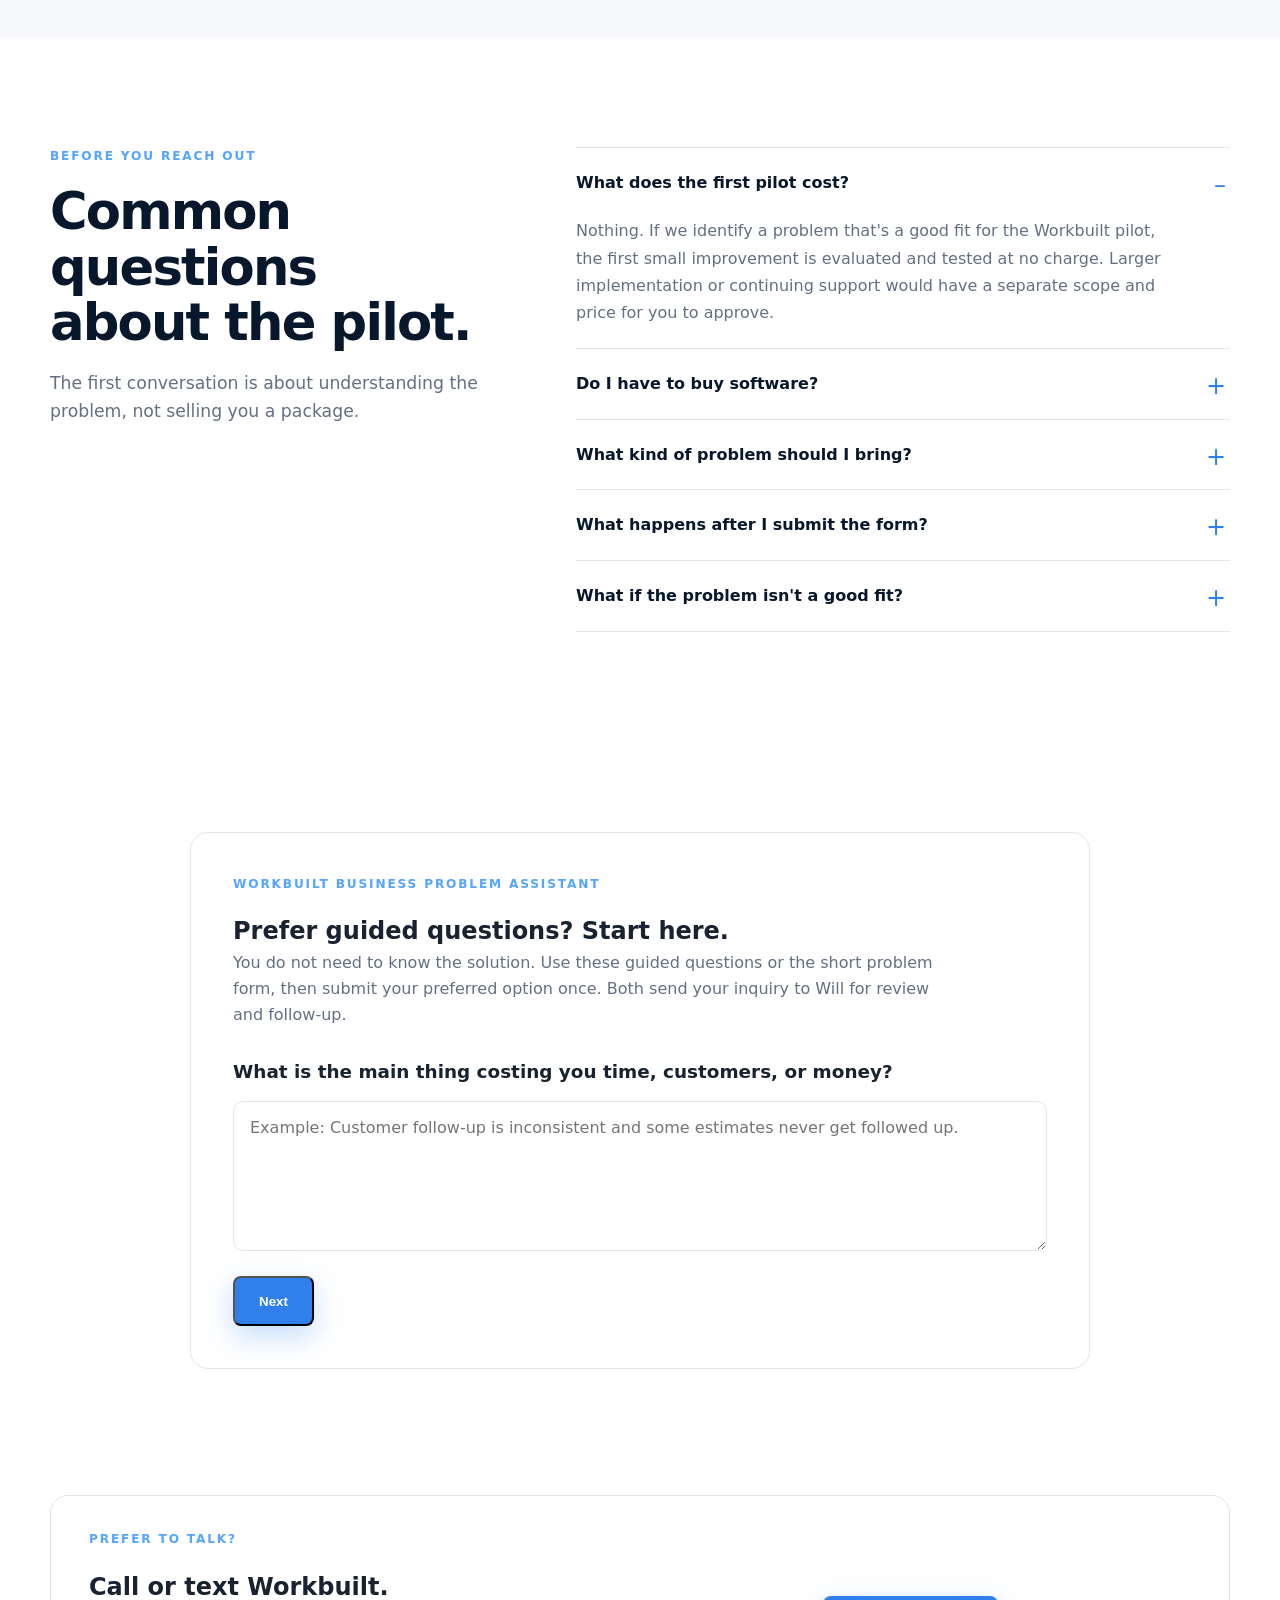
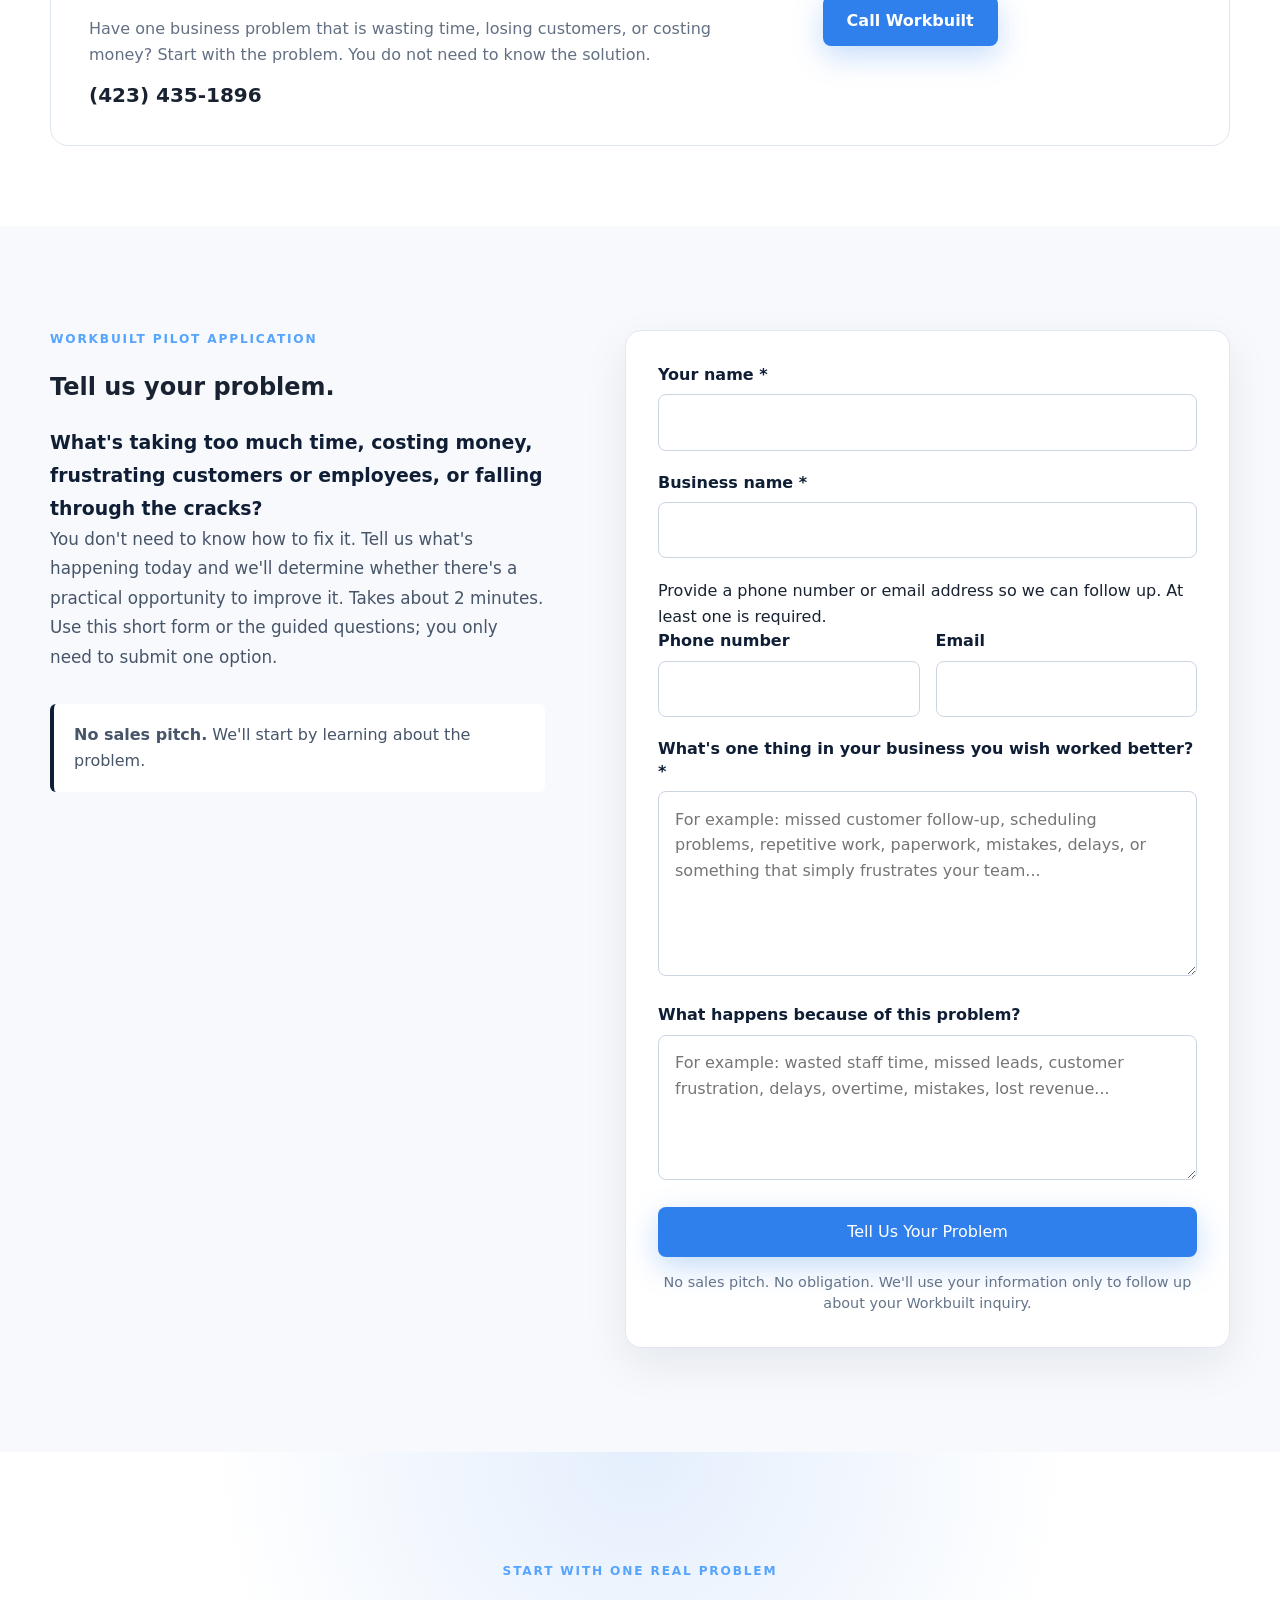
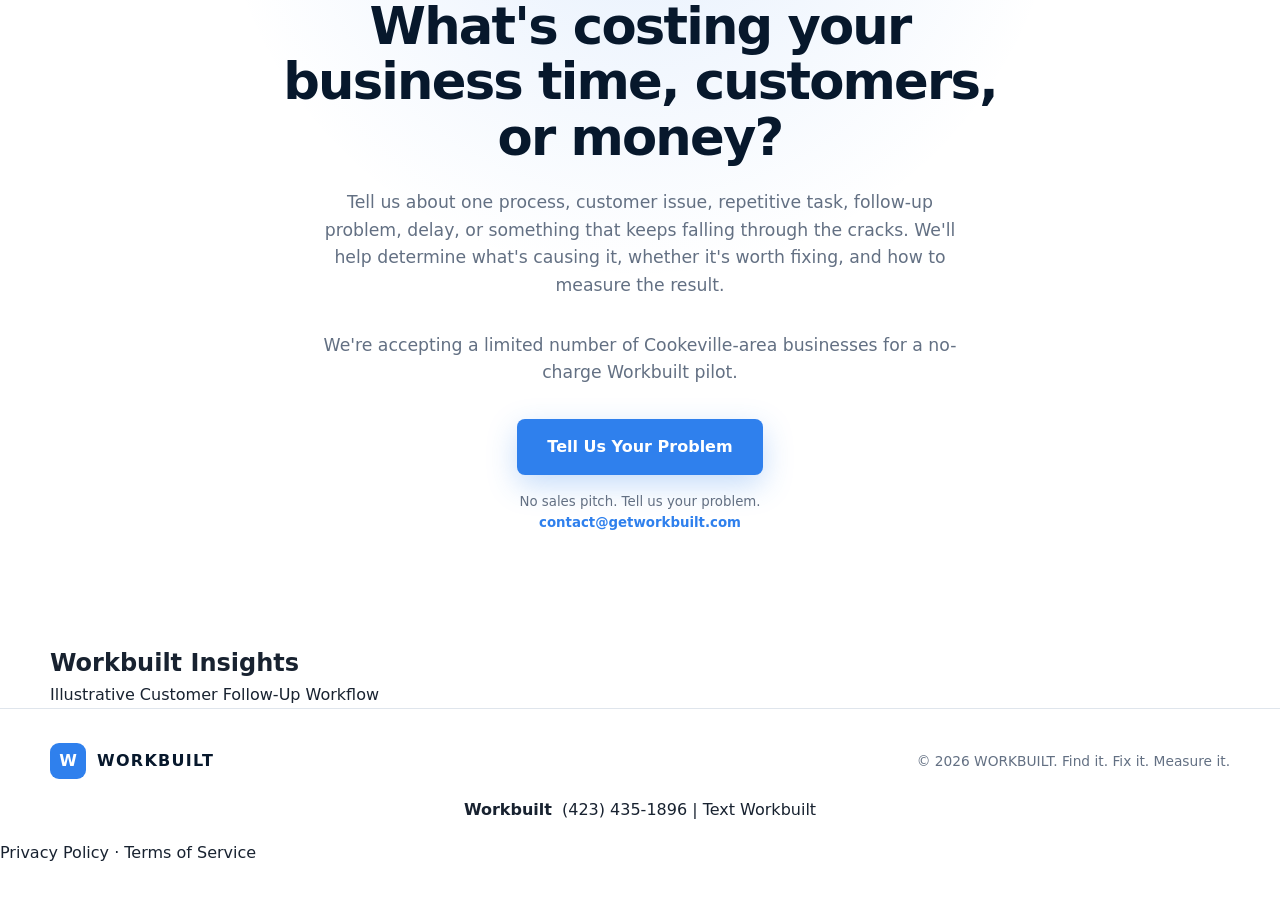
==== commit 83cbcf57: "Finish public problem intake and reliable pilot inquiries" ====
--- a/index.html
+++ b/index.html
@@ -284,6 +284,21 @@
     color: #9a3412;
 }
 
+.pilot-form-status[hidden] {
+    display: none;
+}
+
+/* Keep the mobile shortcut from squeezing its copy into one-word lines. */
+.mobile-cta .button {
+    width: auto;
+}
+
+#wb-assistant-form .button-secondary {
+    color: #0f1e35;
+    background: #f1f5f9;
+    border-color: #cbd5e1;
+}
+
 .form-honeypot {
     position: absolute !important;
     left: -10000px !important;
@@ -370,7 +385,7 @@
   "@context": "https://schema.org",
   "@type": "FAQPage",
   "mainEntity": [
-    {"@type":"Question","name":"What does the first pilot cost?","acceptedAnswer":{"@type":"Answer","text":"Nothing. If Workbuilt identifies a problem that is a good fit for the pilot, the first small improvement is evaluated and tested at no charge."}},
+    {"@type":"Question","name":"What does the first pilot cost?","acceptedAnswer":{"@type":"Answer","text":"Nothing. If Workbuilt identifies a problem that is a good fit for the pilot, the first small improvement is evaluated and tested at no charge. Larger implementation or continuing support would have a separate scope and price for you to approve."}},
     {"@type":"Question","name":"Do I have to buy software?","acceptedAnswer":{"@type":"Answer","text":"No. Workbuilt starts with the problem. The right answer may be a process change, something you already use, automation, AI, new software, or a combination."}},
     {"@type":"Question","name":"What kind of problem should I bring?","acceptedAnswer":{"@type":"Answer","text":"A recurring problem that wastes staff time, causes missed follow-up, creates delays or mistakes, frustrates customers, or depends too heavily on someone remembering the next step."}},
     {"@type":"Question","name":"What happens after I submit the form?","acceptedAnswer":{"@type":"Answer","text":"Workbuilt starts with a short conversation to understand the problem. If there is a promising opportunity, the current process is documented and both sides decide whether a small pilot makes sense."}}
@@ -622,7 +637,7 @@
                 </div>
                 <div class="pilot-intro-copy">
                     <p>You don't need to know whether the answer is automation, AI, software, or simply a better process. Start by showing us what isn't working the way you want it to.</p>
-                    <p><strong>If it's a good pilot candidate, we'll test the first improvement at no charge.</strong></p>
+                    <p><strong>If it's a good pilot candidate, we'll test the first small improvement at no charge.</strong> Larger implementation or continuing support would have a separate scope and price for you to approve.</p>
                 </div>
             </div>
 
@@ -735,7 +750,7 @@
             <p>The first conversation is about understanding the problem, not selling you a package.</p>
         </div>
         <div class="faq-list">
-            <details open><summary>What does the first pilot cost?</summary><p>Nothing. If we identify a problem that's a good fit for the Workbuilt pilot, the first small improvement is evaluated and tested at no charge.</p></details>
+            <details open><summary>What does the first pilot cost?</summary><p>Nothing. If we identify a problem that's a good fit for the Workbuilt pilot, the first small improvement is evaluated and tested at no charge. Larger implementation or continuing support would have a separate scope and price for you to approve.</p></details>
             <details><summary>Do I have to buy software?</summary><p>No. Workbuilt starts with the problem. The right answer may be a process change, something you already use, automation, AI, new software, or a combination.</p></details>
             <details><summary>What kind of problem should I bring?</summary><p>Anything that repeatedly wastes staff time, causes missed follow-up, creates delays or mistakes, frustrates customers, or depends too heavily on someone remembering to do the next step.</p></details>
             <details><summary>What happens after I submit the form?</summary><p>We'll have a short conversation to understand the problem. If there's a promising opportunity, we'll document how it works today and decide together whether a small pilot makes sense.</p></details>
@@ -750,8 +765,8 @@
   <div class="container">
     <div class="wb-assistant-card">
       <div class="eyebrow">WORKBUILT BUSINESS PROBLEM ASSISTANT</div>
-      <h2>Talk through one problem before you apply.</h2>
-      <p class="wb-assistant-lead">You do not need to know the solution. Answer four practical questions about what is happening today.</p>
+      <h2>Prefer guided questions? Start here.</h2>
+      <p class="wb-assistant-lead">You do not need to know the solution. Use these guided questions or the <a href="#pilot-application">short problem form</a>, then submit your preferred option once. Both send your inquiry to Will for review and follow-up.</p>
       <form id="wb-assistant-form" action="https://formspree.io/f/mppzkrew" method="POST">
         <input type="hidden" name="_subject" value="New Workbuilt Website Problem Conversation">
         <input type="hidden" name="source" value="WEBSITE CHAT">
@@ -789,12 +804,14 @@
 
         <div class="wb-assistant-step" data-step="5">
           <div class="wb-assistant-question">Where should Will follow up?</div>
+          <p id="wba-contact-hint">Provide a phone number or email address so Will can follow up. At least one is required.</p>
           <div class="pilot-contact-grid">
             <div class="form-field"><label for="wba-name">Your name *</label><input id="wba-name" name="name" type="text" autocomplete="name" required></div>
             <div class="form-field"><label for="wba-business">Business name *</label><input id="wba-business" name="business" type="text" autocomplete="organization" required></div>
-            <div class="form-field"><label for="wba-phone">Phone *</label><input id="wba-phone" name="phone" type="tel" autocomplete="tel" required></div>
-            <div class="form-field"><label for="wba-email">Email (optional)</label><input id="wba-email" name="email" type="email" autocomplete="email"></div>
+            <div class="form-field"><label for="wba-phone">Phone</label><input id="wba-phone" name="phone" type="tel" autocomplete="tel" aria-describedby="wba-contact-hint wba-contact-error"></div>
+            <div class="form-field"><label for="wba-email">Email</label><input id="wba-email" name="email" type="email" autocomplete="email" aria-describedby="wba-contact-hint wba-contact-error"></div>
           </div>
+          <p id="wba-contact-error" class="pilot-form-status error" role="alert" hidden></p>
           <div class="form-honeypot" aria-hidden="true"><label>Leave this field empty<input type="text" name="_gotcha" tabindex="-1" autocomplete="off"></label></div>
           <div class="wb-assistant-actions"><button type="button" class="button button-secondary" data-wb-back>Back</button><button id="wb-assistant-submit" type="submit" class="button button-primary">Send My Problem</button></div>
         </div>
@@ -843,7 +860,8 @@
                 <p>
                     You don't need to know how to fix it. Tell us what's happening today
                     and we'll determine whether there's a practical opportunity
-                    to improve it. Takes about 2 minutes.
+                    to improve it. Takes about 2 minutes. Use this short form or the
+                    <a href="#workbuilt-problem-assistant">guided questions</a>; you only need to submit one option.
                 </p>
 
                 <div class="pilot-application-note">
@@ -907,11 +925,12 @@
                         >
                     </div>
 
+                    <p id="pilot-contact-hint">Provide a phone number or email address so we can follow up. At least one is required.</p>
                     <div class="pilot-contact-grid">
 
                         <div class="form-field">
                             <label for="pilot-phone">
-                                Phone number <span aria-hidden="true">*</span>
+                                Phone number
                             </label>
 
                             <input
@@ -919,14 +938,13 @@
                                 name="phone"
                                 type="tel"
                                 autocomplete="tel"
-                                required
+                                aria-describedby="pilot-contact-hint pilot-contact-error"
                             >
                         </div>
 
                         <div class="form-field">
                             <label for="pilot-email">
                                 Email
-                                <span class="optional-label">(optional)</span>
                             </label>
 
                             <input
@@ -934,11 +952,13 @@
                                 name="email"
                                 type="email"
                                 autocomplete="email"
+                                aria-describedby="pilot-contact-hint pilot-contact-error"
                             >
                         </div>
 
                     </div>
 
+                    <p id="pilot-contact-error" class="pilot-form-status error" role="alert" hidden></p>
                     <div class="form-field">
                         <label for="pilot-problem">
                             What's one thing in your business you wish worked better?
@@ -1096,70 +1116,24 @@
 <script>
 document.addEventListener("DOMContentLoaded", function () {
 
-    /* WORKBUILT ASSISTANT FINAL REPAIR BEGIN */
-    const wbAssistantForm = document.getElementById("wb-assistant-form");
-
-    if (wbAssistantForm) {
-        const wbAssistantSteps = Array.from(wbAssistantForm.querySelectorAll(".wb-assistant-step"));
-        let wbAssistantCurrentStep = 0;
-
-        function wbShowAssistantStep(index) {
-            if (!wbAssistantSteps.length) return;
-            wbAssistantCurrentStep = Math.max(0, Math.min(index, wbAssistantSteps.length - 1));
-
-            wbAssistantSteps.forEach(function (step, i) {
-                const active = i === wbAssistantCurrentStep;
-                step.classList.toggle("is-active", active);
-                step.hidden = !active;
-                step.setAttribute("aria-hidden", active ? "false" : "true");
-            });
-        }
-
-        function wbValidateAssistantStep(step) {
-            const fields = Array.from(step.querySelectorAll("textarea[required], input[required], select[required]"));
-            for (const field of fields) {
-                if (!field.checkValidity()) {
-                    field.reportValidity();
-                    field.focus();
-                    return false;
-                }
-            }
-            return true;
-        }
-
-        wbAssistantForm.addEventListener("click", function (event) {
-            const nextButton = event.target.closest("[data-wb-next]");
-            const backButton = event.target.closest("[data-wb-back]");
-
-            if (nextButton) {
-                event.preventDefault();
-                const current = wbAssistantSteps[wbAssistantCurrentStep];
-                if (wbValidateAssistantStep(current)) {
-                    wbShowAssistantStep(wbAssistantCurrentStep + 1);
-                }
-                return;
-            }
-
-            if (backButton) {
-                event.preventDefault();
-                wbShowAssistantStep(wbAssistantCurrentStep - 1);
-            }
-        });
-
-        wbShowAssistantStep(0);
-    }
-    /* WORKBUILT ASSISTANT FINAL REPAIR END */
-
-
+    // Attribution is optional. Storage restrictions must not prevent an inquiry.
+    const attributionMemory = new Map();
+    function readSession(key) {
+        try {
+            const value = sessionStorage.getItem(key);
+            if (value !== null) return value;
+        } catch (error) {}
+        return attributionMemory.get(key) || "";
+    }
+    function writeSession(key, value) {
+        attributionMemory.set(key, value);
+        try { sessionStorage.setItem(key, value); } catch (error) {}
+    }
     document.querySelectorAll("[data-contact-method]").forEach(function (link) {
         link.addEventListener("click", function () {
-            try {
-                const method = link.getAttribute("data-contact-method") || "UNKNOWN";
-                sessionStorage.setItem("wb_last_contact_method", method);
-                sessionStorage.setItem("wb_last_contact_click_at", new Date().toISOString());
-            } catch (error) {
-                // Contact link remains usable if browser storage is unavailable.
-            }
+            const method = link.getAttribute("data-contact-method") || "UNKNOWN";
+            writeSession("wb_last_contact_method", method);
+            writeSession("wb_last_contact_click_at", new Date().toISOString());
         });
     });
 
@@ -1172,26 +1146,65 @@
     const attributionKeys = ["utm_source","utm_medium","utm_campaign","utm_content","utm_term"];
     attributionKeys.forEach(function(key) {
         const incoming = params.get(key);
-        if (incoming && !sessionStorage.getItem("wb_" + key)) sessionStorage.setItem("wb_" + key, incoming);
+        if (incoming && !readSession("wb_" + key)) writeSession("wb_" + key, incoming);
     });
     const wbReferral=wbClassifyReferral(document.referrer);
-    if(!sessionStorage.getItem("wb_utm_source")&&!params.get("utm_source")) sessionStorage.setItem("wb_utm_source",wbReferral.source);
-    if(!sessionStorage.getItem("wb_utm_medium")&&!params.get("utm_medium")) sessionStorage.setItem("wb_utm_medium",wbReferral.medium);
-    if (!sessionStorage.getItem("wb_landing_page")) sessionStorage.setItem("wb_landing_page", window.location.href);
-    if (!sessionStorage.getItem("wb_referrer")) sessionStorage.setItem("wb_referrer", document.referrer || "DIRECT");
+    if(!readSession("wb_utm_source")&&!params.get("utm_source")) writeSession("wb_utm_source",wbReferral.source);
+    if(!readSession("wb_utm_medium")&&!params.get("utm_medium")) writeSession("wb_utm_medium",wbReferral.medium);
+    if (!readSession("wb_landing_page")) writeSession("wb_landing_page", window.location.href);
+    if (!readSession("wb_referrer")) writeSession("wb_referrer", document.referrer || "DIRECT");
 
     function populateAttribution(prefix) {
         attributionKeys.forEach(function(key) {
             const el = document.getElementById(prefix + key.replaceAll("_","-"));
-            if (el) el.value = sessionStorage.getItem("wb_" + key) || "";
+            if (el) el.value = readSession("wb_" + key);
         });
         const landing = document.getElementById(prefix + "landing-page");
         const referrer = document.getElementById(prefix + "referrer");
-        if (landing) landing.value = sessionStorage.getItem("wb_landing_page") || window.location.href;
-        if (referrer) referrer.value = sessionStorage.getItem("wb_referrer") || "DIRECT";
+        if (landing) landing.value = readSession("wb_landing_page") || window.location.href;
+        if (referrer) referrer.value = readSession("wb_referrer") || "DIRECT";
     }
     populateAttribution("wb-");
     populateAttribution("wba-");
+
+    function validateFields(container, beforeReport) {
+        for (const field of container.querySelectorAll("input:not([type=hidden]), textarea, select")) {
+            if (!field.checkValidity()) {
+                if (beforeReport) beforeReport();
+                field.reportValidity();
+                field.focus();
+                return false;
+            }
+        }
+        return true;
+    }
+
+    function contactCheck(form, phoneId, emailId, errorId) {
+        const phone = form.querySelector("#" + phoneId);
+        const email = form.querySelector("#" + emailId);
+        const error = form.querySelector("#" + errorId);
+        function clearError() {
+            error.hidden = true;
+            error.textContent = "";
+            phone.removeAttribute("aria-invalid");
+            email.removeAttribute("aria-invalid");
+        }
+        phone.addEventListener("input", clearError);
+        email.addEventListener("input", clearError);
+        return {
+            clear: clearError,
+            valid: function () {
+                clearError();
+                if (phone.value.trim() || email.value.trim()) return true;
+                error.textContent = "Enter a phone number or email address so we can follow up.";
+                error.hidden = false;
+                phone.setAttribute("aria-invalid", "true");
+                email.setAttribute("aria-invalid", "true");
+                phone.focus();
+                return false;
+            }
+        };
+    }
 
     const assistantForm = document.getElementById("wb-assistant-form");
     const assistantStatus = document.getElementById("wb-assistant-status");
@@ -1199,37 +1212,50 @@
     if (assistantForm && assistantStatus && assistantSubmit) {
         const steps = Array.from(assistantForm.querySelectorAll(".wb-assistant-step"));
         let currentStep = 0;
+        let submitting = false;
+        assistantForm.noValidate = true;
+        const contact = contactCheck(assistantForm, "wba-phone", "wba-email", "wba-contact-error");
         function showStep(i) {
-            steps.forEach(function(step, n) { step.classList.toggle("is-active", n === i); });
-            currentStep = i;
-        }
-        function valid() {
-            for (const field of steps[currentStep].querySelectorAll("[required]")) {
-                if (!field.checkValidity()) { field.reportValidity(); return false; }
-            }
-            return true;
+            currentStep = Math.max(0, Math.min(i, steps.length - 1));
+            steps.forEach(function(step, n) {
+                const active = n === currentStep;
+                step.classList.toggle("is-active", active);
+                step.hidden = !active;
+                step.setAttribute("aria-hidden", active ? "false" : "true");
+            });
         }
         assistantForm.querySelectorAll("[data-wb-next]").forEach(function(btn) {
-            btn.addEventListener("click", function() { if (valid() && currentStep < steps.length - 1) showStep(currentStep + 1); });
+            btn.addEventListener("click", function() {
+                if (!submitting && validateFields(steps[currentStep])) showStep(currentStep + 1);
+            });
         });
         assistantForm.querySelectorAll("[data-wb-back]").forEach(function(btn) {
-            btn.addEventListener("click", function() { if (currentStep > 0) showStep(currentStep - 1); });
+            btn.addEventListener("click", function() { if (!submitting) showStep(currentStep - 1); });
         });
+        showStep(0);
         assistantForm.addEventListener("submit", async function(event) {
             event.preventDefault();
-            if (!valid()) return;
+            if (submitting) return;
+            for (let i = 0; i < steps.length; i++) {
+                if (!validateFields(steps[i], function () { showStep(i); })) return;
+            }
+            if (!contact.valid()) { showStep(steps.length - 1); return; }
+            submitting = true;
+            assistantStatus.className = "pilot-form-status";
+            assistantStatus.textContent = "Sending your problem...";
             assistantSubmit.disabled = true;
             assistantSubmit.textContent = "Sending...";
             try {
                 const response = await fetch(assistantForm.action, {method: assistantForm.method, body: new FormData(assistantForm), headers: {"Accept":"application/json"}});
                 if (!response.ok) throw new Error("Submission failed");
-                assistantForm.reset(); showStep(0); populateAttribution("wba-");
+                assistantForm.reset(); contact.clear(); showStep(0); populateAttribution("wba-");
                 assistantStatus.className = "pilot-form-status success";
                 assistantStatus.innerHTML = "<strong>Thanks — Will has your starting point.</strong><br>We'll review the problem and follow up to understand how the process works today.";
-                assistantSubmit.textContent = "Problem Sent";
             } catch (error) {
                 assistantStatus.className = "pilot-form-status error";
-                assistantStatus.innerHTML = "<strong>We couldn't send this right now.</strong><br>Please try again in a moment.";
+                assistantStatus.innerHTML = "<strong>We couldn't send this right now.</strong><br>Your answers are still here. Please try again, or email <a href=\"mailto:contact@getworkbuilt.com\">contact@getworkbuilt.com</a>.";
+            } finally {
+                submitting = false;
                 assistantSubmit.disabled = false;
                 assistantSubmit.textContent = "Send My Problem";
             }
@@ -1244,9 +1270,15 @@
         return;
     }
 
+    form.noValidate = true;
+    let submitting = false;
+    const contact = contactCheck(form, "pilot-phone", "pilot-email", "pilot-contact-error");
+
     form.addEventListener("submit", async function (event) {
 
         event.preventDefault();
+        if (submitting || !validateFields(form) || !contact.valid()) return;
+        submitting = true;
 
         status.className = "pilot-form-status";
         status.textContent = "";
@@ -1267,6 +1299,7 @@
             if (response.ok) {
 
                 form.reset();
+                contact.clear();
                 populateAttribution("wb-");
 
                 status.className = "pilot-form-status success";
@@ -1275,7 +1308,6 @@
                     "We'll review what you shared and reach out to learn " +
                     "a little more about how the process works today.";
 
-                submitButton.textContent = "Application Sent";
             }
             else {
 
@@ -1288,9 +1320,12 @@
             status.className = "pilot-form-status error";
             status.innerHTML =
                 "<strong>We couldn't send your application.</strong><br>" +
-                "Please try again in a moment, or email us at " +
+                "Your answers are still here. Please try again, or email us at " +
                 "<a href=\"mailto:contact@getworkbuilt.com\">contact@getworkbuilt.com</a>.";
 
+        }
+        finally {
+            submitting = false;
             submitButton.disabled = false;
             submitButton.textContent = "Tell Us Your Problem";
         }
